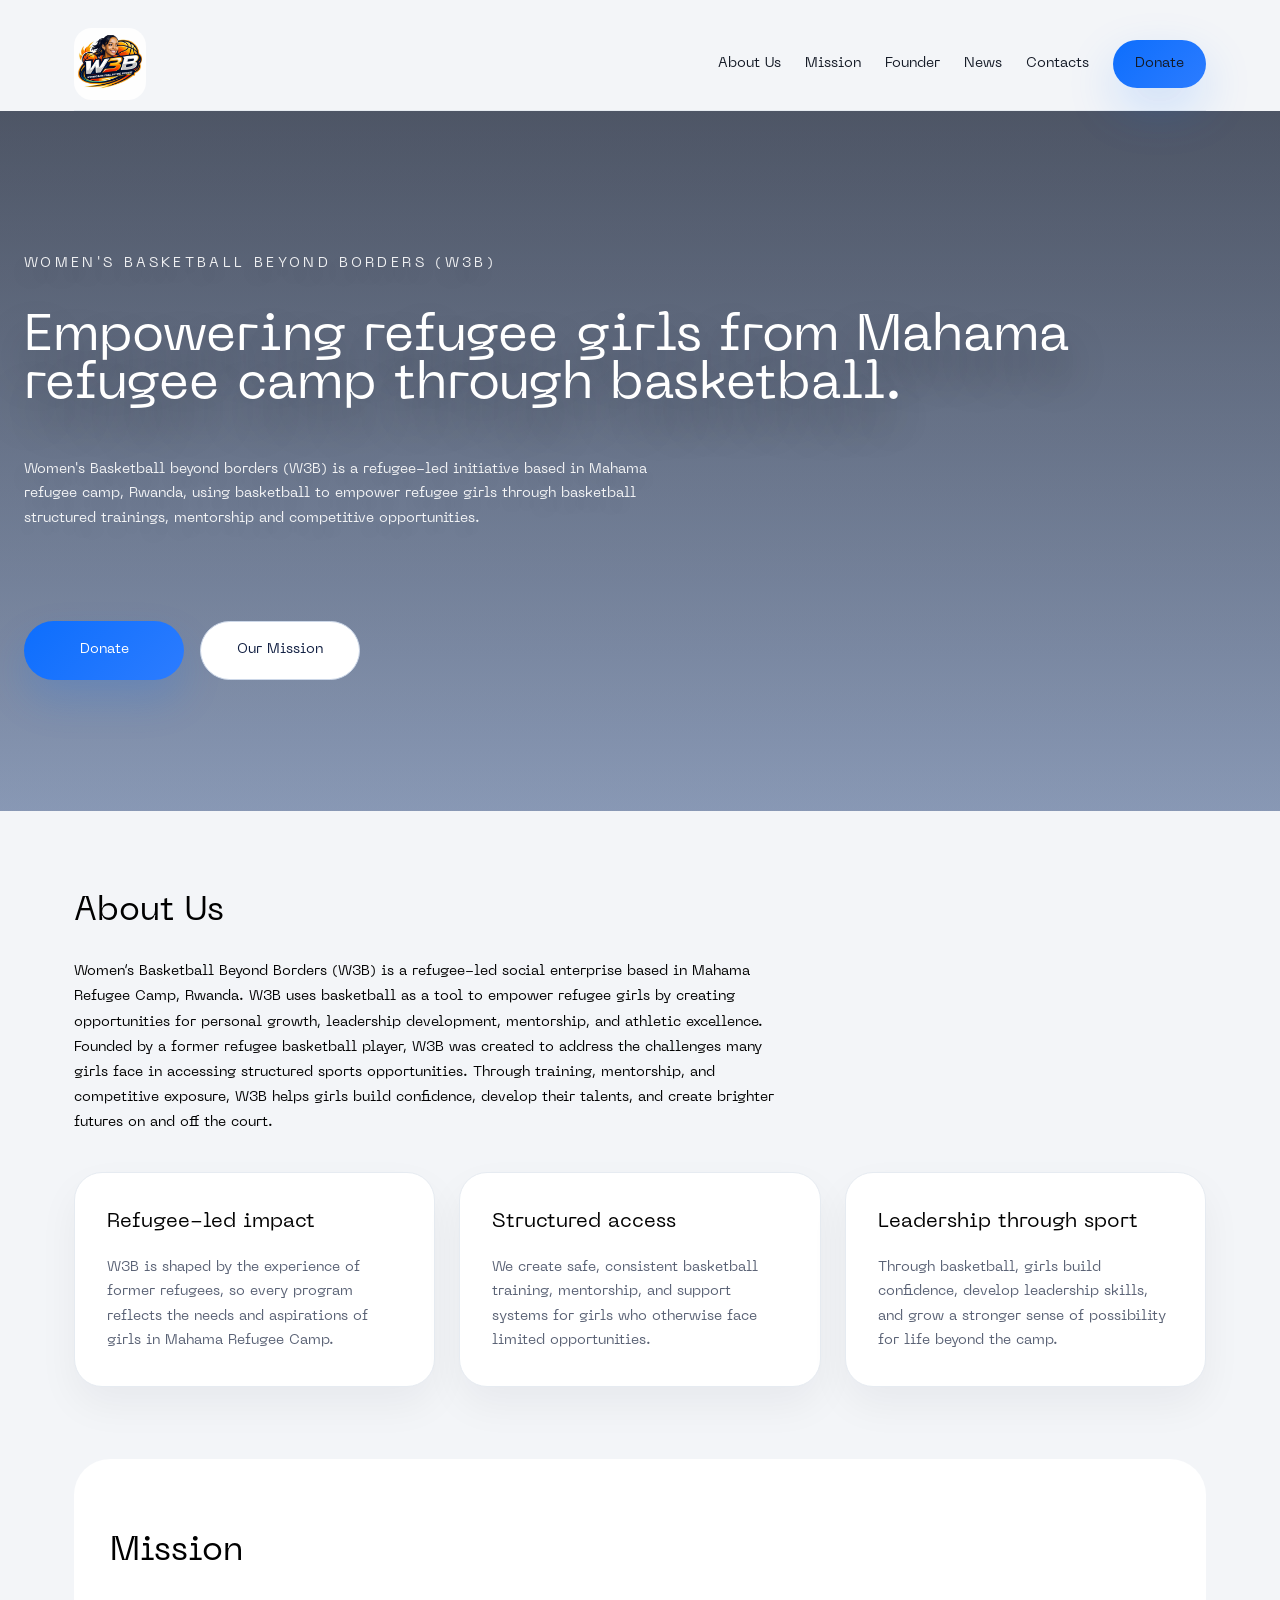
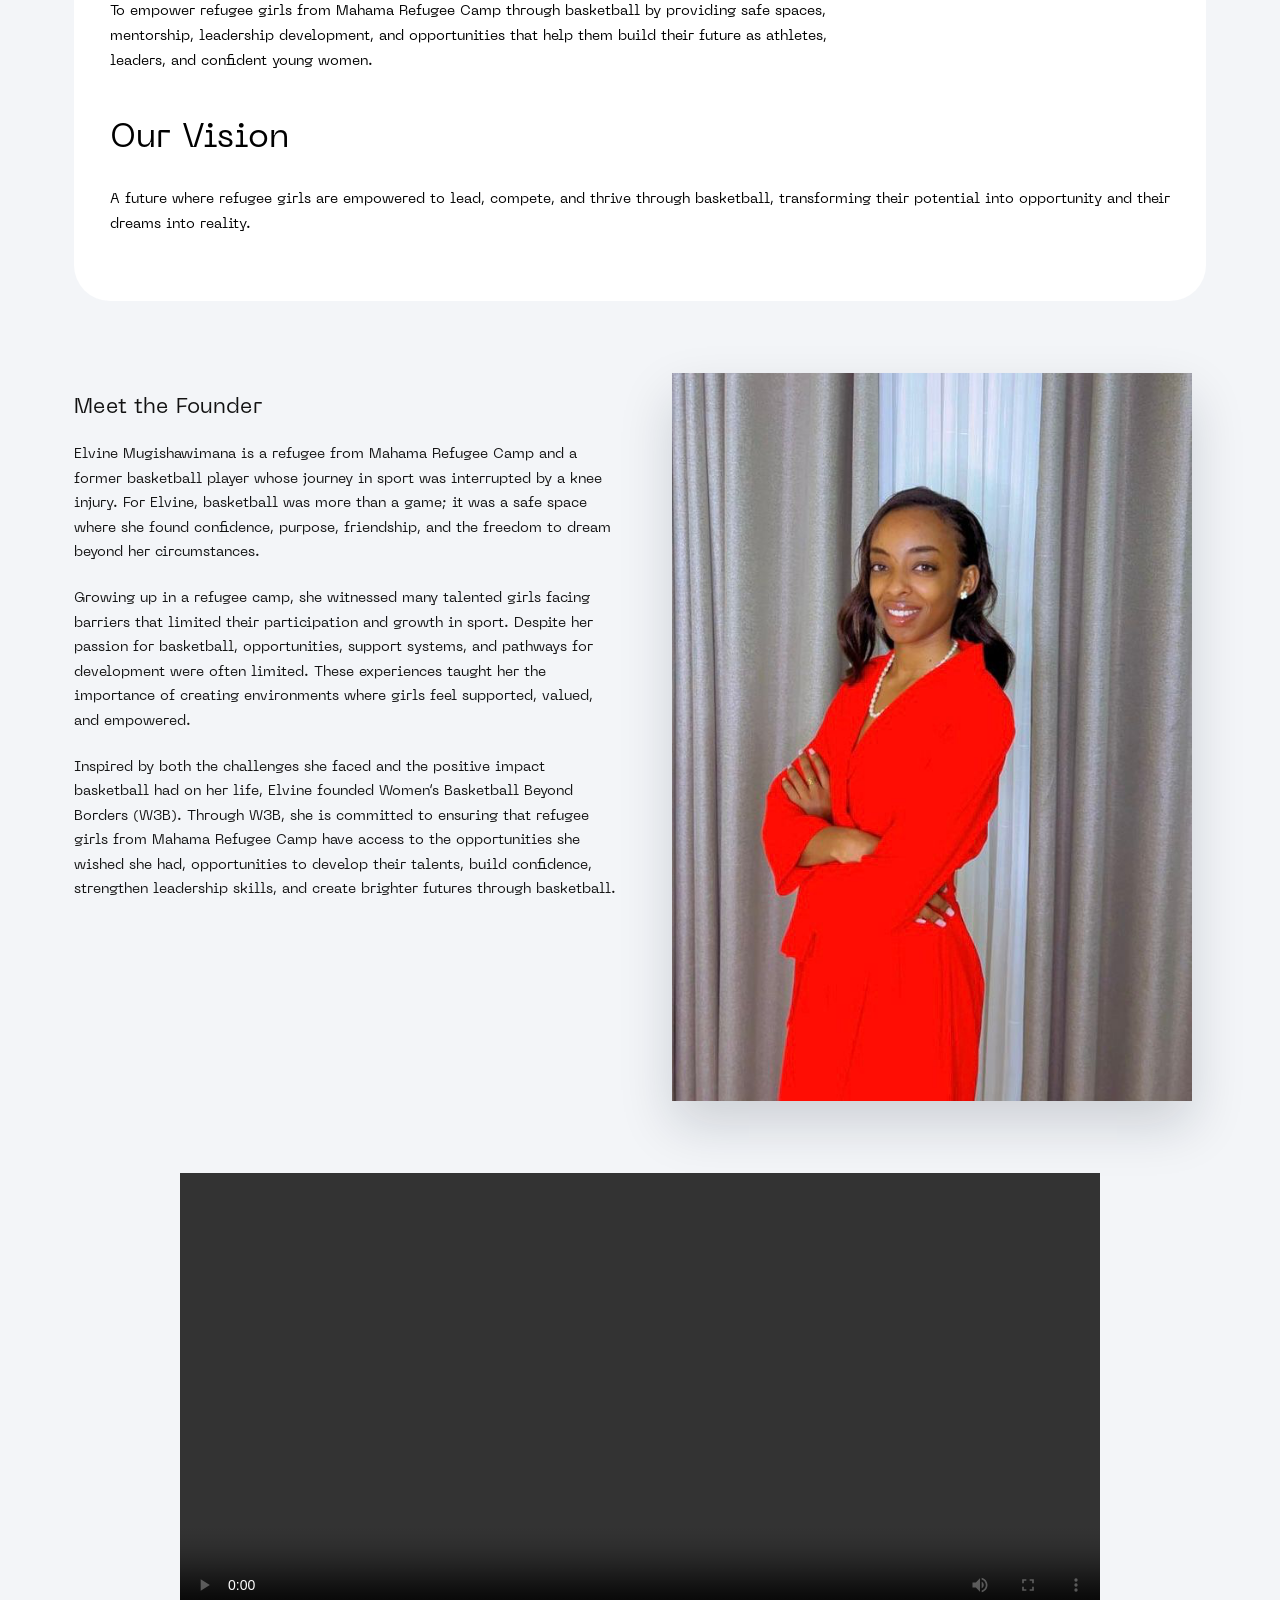
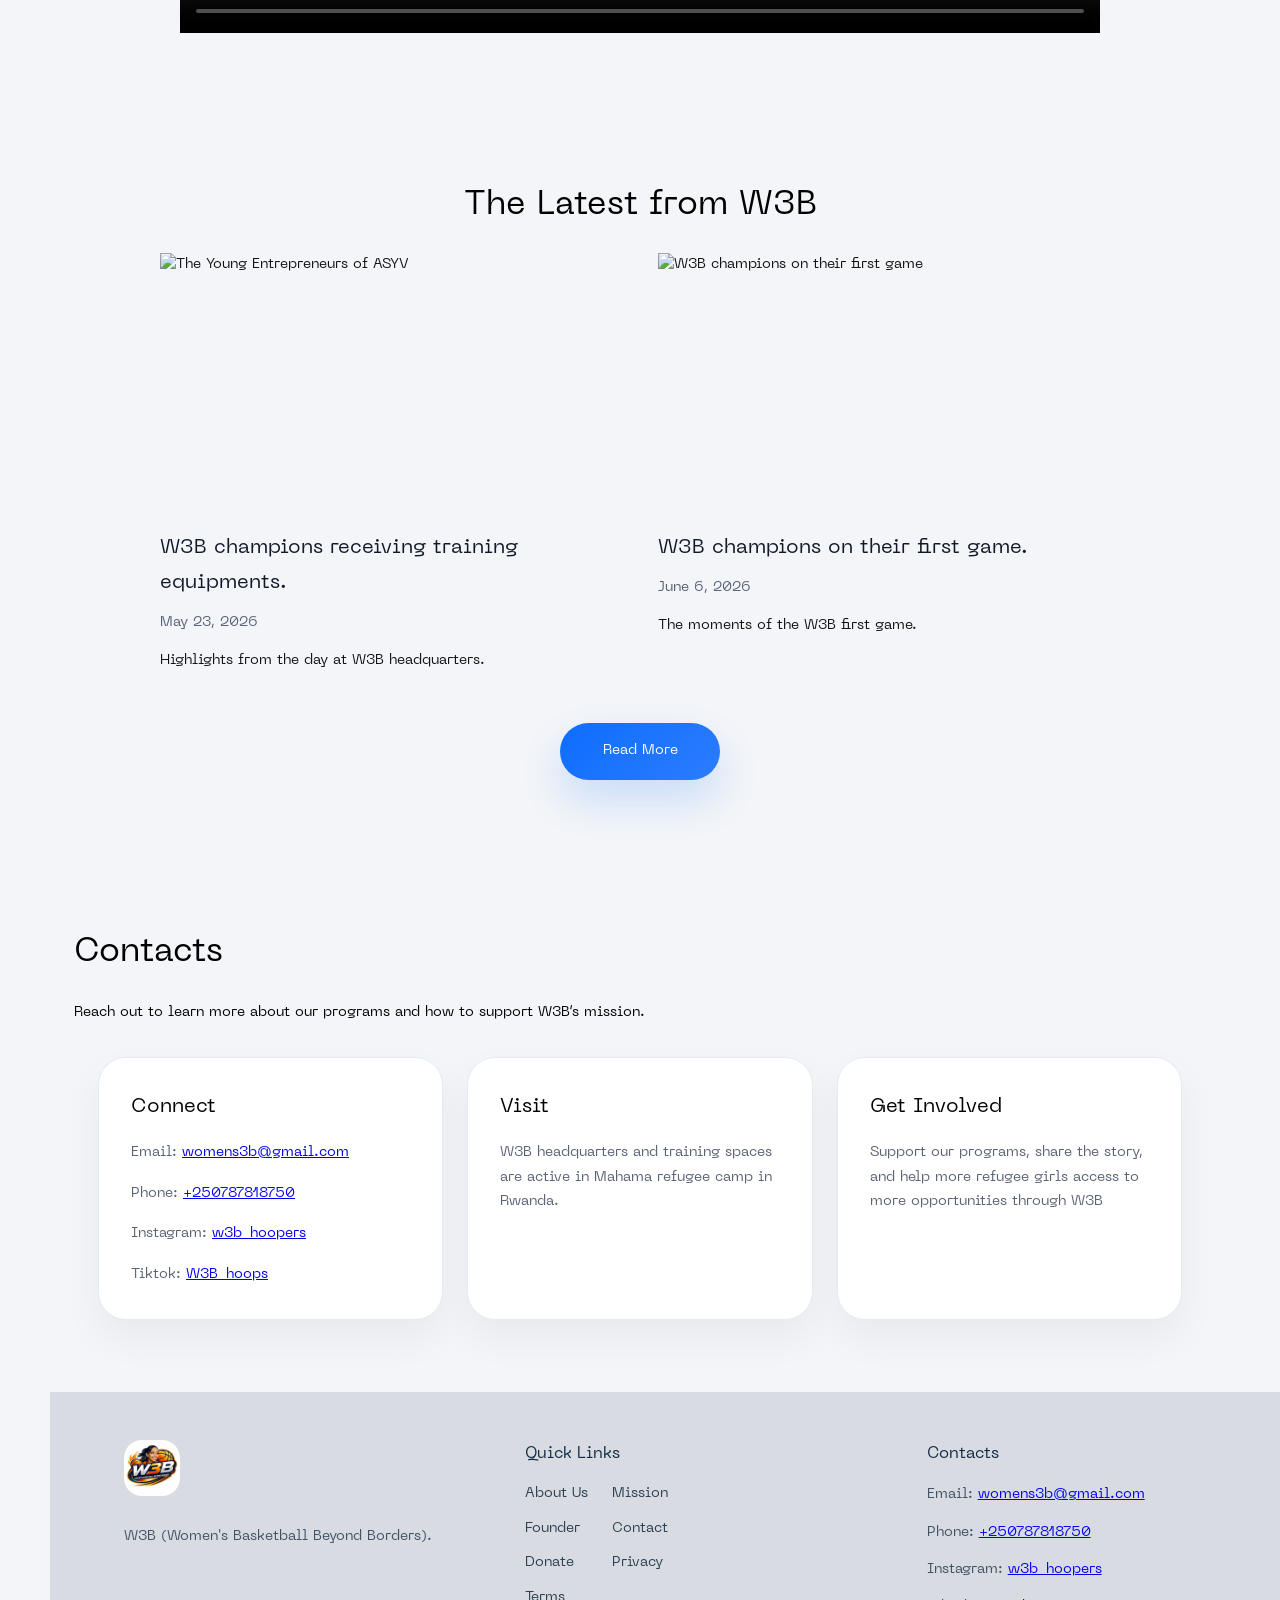
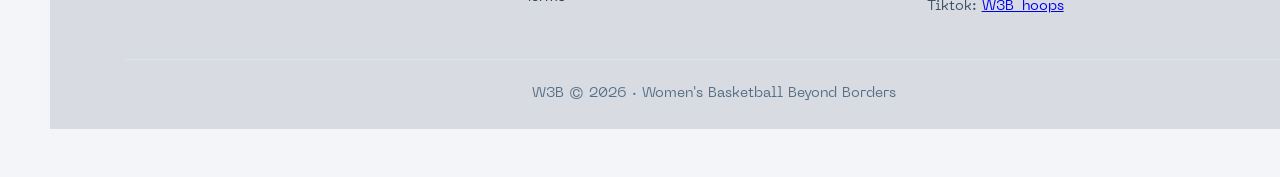
==== index.html @ c03023e9 "Final touch" ====
<!DOCTYPE html>
<html lang="en">
  <head>
    <meta charset="UTF-8" />
    <meta name="viewport" content="width=device-width, initial-scale=1.0" />
    <title>W3B | Women's Basketball Beyond Borders(W3B)</title>
    <link rel="stylesheet" href="styles.css" />
  </head>
  <body>
    <div class="page-shell">
      <header class="site-header">
        <div class="brand">
          <img src="logo.png" alt="W3B logo" class="brand-logo" />
        </div>
        <nav class="site-nav">
          <a href="#history">About Us</a>
          <a href="#mission">Mission</a>
          <a href="#founder">Founder</a>
          <a href="news.html">News</a>
          <a href="#contact">Contacts</a>
          <a class="donate-link" href="donate.html">Donate</a>
        </nav>
      </header>

      <main>
        <section class="hero">
          <div class="hero-copy">
            <p class="eyebrow">Women's Basketball Beyond Borders (W3B)</p>
            <h1>Empowering refugee girls from Mahama refugee camp through basketball.</h1>
            <p>
              Women's Basketball beyond borders (W3B) is a refugee-led initiative based in Mahama refugee camp, Rwanda, using basketball to empower refugee girls through basketball structured trainings, mentorship and competitive opportunities.
            </p>
            <div class="hero-actions">
              <a class="btn btn-primary" href="donate.html">Donate</a>
              <a class="btn btn-secondary" href="#mission">Our Mission</a>
            </div>
          </div>
        </section>

        <section id="history" class="section">
          <div class="section-intro">
            <h2>About Us</h2>
            <p>
              Women’s Basketball Beyond Borders (W3B) is a refugee-led social enterprise based in Mahama Refugee Camp, Rwanda.
              W3B uses basketball as a tool to empower refugee girls by creating opportunities for personal growth, leadership development, mentorship, and athletic excellence.
            </p>
            <p>
              Founded by a former refugee basketball player, W3B was created to address the challenges many girls face in accessing structured sports opportunities.
              Through training, mentorship, and competitive exposure, W3B helps girls build confidence, develop their talents, and create brighter futures on and off the court.
            </p>
          </div>
          <div class="card-grid">
            <article class="card">
              <h3>Refugee-led impact</h3>
              <p>
                W3B is shaped by the experience of former refugees, so every program reflects the needs and aspirations of girls in Mahama Refugee Camp.
              </p>
            </article>
            <article class="card">
              <h3>Structured access</h3>
              <p>
                We create safe, consistent basketball training, mentorship, and support systems for girls who otherwise face limited opportunities.
              </p>
            </article>
            <article class="card">
              <h3>Leadership through sport</h3>
              <p>
                Through basketball, girls build confidence, develop leadership skills, and grow a stronger sense of possibility for life beyond the camp.
              </p>
            </article>
          </div>
        </section>

        <section id="mission" class="section light">
          <div class="section-intro">
            <h2>Mission</h2>
            <p>
              To empower refugee girls from Mahama Refugee Camp through basketball by providing safe spaces, mentorship, leadership development, and opportunities that help them build their future as athletes, leaders, and confident young women.
            </p>
          </div>
          <div class="vision-block">
            <h3>Our Vision</h3>
            <p>
              A future where refugee girls are empowered to lead, compete, and thrive through basketball,
              transforming their potential into opportunity and their dreams into reality.
            </p>
          </div>
        </section>

        <section id="founder" class="section story">
          <div>
            <h2>Meet the Founder</h2>
            <p>
              Elvine Mugishawimana is a refugee from Mahama Refugee Camp and a former basketball player whose journey in sport was interrupted by a knee injury.
              For Elvine, basketball was more than a game; it was a safe space where she found confidence, purpose, friendship, and the freedom to dream beyond her circumstances.
            </p>
            <p>
              Growing up in a refugee camp, she witnessed many talented girls facing barriers that limited their participation and growth in sport.
              Despite her passion for basketball, opportunities, support systems, and pathways for development were often limited.
              These experiences taught her the importance of creating environments where girls feel supported, valued, and empowered.
            </p>
            <p>
              Inspired by both the challenges she faced and the positive impact basketball had on her life, Elvine founded Women’s Basketball Beyond Borders (W3B).
              Through W3B, she is committed to ensuring that refugee girls from Mahama Refugee Camp have access to the opportunities she wished she had, opportunities to develop their talents, build confidence, strengthen leadership skills, and create brighter futures through basketball.
            </p>
          </div>
          <div class="founder-image-wrapper">
            <img src="founder-photo.png" alt="Elvine Mugishawimana" class="founder-image" />
          </div>
        </section>

        <section class="section founder-video-section" aria-label="Founder video">
          <video controls preload="metadata">
            <source src="Founder-video.mp4" type="video/mp4" />
            Your browser does not support the video tag.
          </video>
        </section>

        <section class="section news-overview">
          <div class="section-intro">
            <h2>The Latest from W3B</h2>
          </div>

          <div class="card-grid news-grid">
            <article class="news-summary">
              <img src="donate-photo.png" alt="The Young Entrepreneurs of ASYV" class="news-image" />
              <a class="news-link" href="news/post1.html"><h3>W3B champions receiving training equipments.</h3></a>
              <p class="news-meta">May 23, 2026</p>
              <p>Highlights from the day at W3B headquarters.</p>
            </article>

            <article class="news-summary">
              <img src="news-team-photo.png" alt="W3B champions on their first game" class="news-image" />
              <a class="news-link" href="news/post2.html"><h3>W3B champions on their first game.</h3></a>
              <p class="news-meta">June 6, 2026</p>
              <p>The moments of the W3B first game.</p>
            </article>
          </div>

          <div style="text-align:center;margin-top:28px;">
            <a class="btn btn-primary" href="news.html">Read More</a>
          </div>
        </section>

        <section id="contact" class="section">
          <div class="section-intro">
            <h2>Contacts</h2>
            <p>
              Reach out to learn more about our programs and how to support W3B’s mission.
            </p>
          </div>
          <div class="footer-grid">
            <article class="card">
              <h3>Connect</h3>
              <p>Email: <a href="mailto:womens3b@gmail.com">womens3b@gmail.com</a></p>
              <p>Phone: <a href="tel:+250787818750">+250787818750</a></p>
              <p>Instagram: <a href="https://www.instagram.com/w3b_hoopers/" target="_blank" rel="noopener noreferrer">w3b_hoopers</a></p>
              <p>Tiktok: <a href="https://www.tiktok.com/@w3b_hoops?_r=1&_t=ZS-972pzNYmlSH" target="_blank" rel="noopener noreferrer">W3B_hoops</a></p>
            </article>
            <article class="card">
              <h3>Visit</h3>
              <p>W3B headquarters and training spaces are active in Mahama refugee camp in Rwanda.</p>
            </article>
            <article class="card">
              <h3>Get Involved</h3>
              <p>Support our programs, share the story, and help more refugee girls access to more opportunities through W3B</p>
            </article>
          </div>
        </section>
      </main>

      <footer class="footer">
        <div class="footer-inner">
          <div class="footer-col">
            <img src="logo.png" alt="W3B logo" class="footer-logo" />
            <p>
              W3B (Women's Basketball Beyond Borders).
            </p>
          </div>
          <div class="footer-col">
            <h3>Quick Links</h3>
            <nav class="footer-links">
              <a href="#history">About Us</a>
              <a href="#mission">Mission</a>
              <a href="#founder">Founder</a>
              <a href="#contact">Contact</a>
              <a href="donate.html">Donate</a>
              <a href="privacy.html">Privacy</a>
              <a href="terms.html">Terms</a>
            </nav>
          </div>
          <div class="footer-col">
            <h3>Contacts</h3>
            <p>Email: <a href="mailto:womens3b@gmail.com">womens3b@gmail.com</a></p>
            <p>Phone: <a href="tel:+250787818750">+250787818750</a></p>
            <p>Instagram: <a href="https://www.instagram.com/w3b_hoopers/" target="_blank" rel="noopener noreferrer">w3b_hoopers</a></p>
            <p>Tiktok: <a href="https://www.tiktok.com/@w3b_hoops?_r=1&_t=ZS-972pzNYmlSH" target="_blank" rel="noopener noreferrer">W3B_hoops</a></p>
          </div>
        </div>
        <p class="footer-note">W3B © 2026 · Women's Basketball Beyond Borders</p>
      </footer>
    </div>
  </body>
</html>
---- styles.css ----
@font-face {
  font-family: "Neue Machina";
  src: url("fonts/Neue Machina Regular 400.otf") format("opentype");
  font-weight: 400 800;
  font-style: normal;
  font-display: swap;
}

:root {
  color-scheme: light;
  font-family: "Neue Machina", Inter, "Helvetica Neue", Arial, sans-serif;
  background-color: #f3f5f8;
  color: #121212;
  line-height: 1.75;
}

* {
  box-sizing: border-box;
}

html,
body {
  margin: 0;
  min-height: 100%;
}

body {
  background: #f3f5f8;
  font-size: 0.875rem;
}

h1,
h2,
h3,
h4,
h5,
h6 {
  margin-bottom: 1rem;
}

p {
  margin-bottom: 1.35rem;
}

p,
.site-nav a,
.donate-link,
.btn,
.eyebrow,
.section-intro p,
.vision-block p,
.card p,
.story-card p,
.news-overview .news-meta,
.news-page-header p,
.news-filters a,
.news-status,
.news-empty,
.news-card-category,
.news-card-excerpt,
.news-card time,
.footer,
.footer a,
label,
input,
select,
textarea,
button {
  font-size: 0.875rem;
}

.page-shell {
  max-width: 1180px;
  margin: 0 auto;
  padding: 0 24px 48px;
}

.site-header {
  display: flex;
  justify-content: space-between;
  align-items: center;
  gap: 24px;
  padding: 28px 0 10px;
  position: sticky;
  top: 0;
  background: rgba(243, 245, 248, 0.96);
  backdrop-filter: blur(16px);
  z-index: 20;
  border-bottom: 1px solid #e6ebf1;
}

.brand {
  display: flex;
  align-items: center;
}

.brand-logo {
  width: 72px;
  height: auto;
  border-radius: 18px;
}

.site-nav {
  display: flex;
  gap: 24px;
  flex-wrap: wrap;
  align-items: center;
}

.site-nav a {
  color: #141a26;
  text-decoration: none;
  font-weight: 600;
  font-size: 0.94rem;
}

.site-nav a:hover {
  color: #1158d1;
}

.donate-link {
  display: inline-flex;
  align-items: center;
  justify-content: center;
  padding: 12px 22px;
  border-radius: 999px;
  background: linear-gradient(135deg, #0d6efd 0%, #2c7cff 100%);
  color: #ffffff;
  font-weight: 700;
  box-shadow: 0 20px 50px rgba(13, 110, 253, 0.18);
}

.hero {
  position: relative;
  display: flex;
  align-items: center;
  padding: 90px 0 80px;
  min-height: 700px;
  width: 100vw;
  max-width: 100vw;
  left: 50%;
  transform: translateX(-50%);
  background-image: linear-gradient(180deg, rgba(2, 14, 40, 0.52), rgba(13, 68, 176, 0.24)), url("hero.png");
  background-size: cover;
  background-position: center;
  color: #ffffff;
  overflow: hidden;
}

.hero::before {
  content: "";
  position: absolute;
  inset: 0;
  background: linear-gradient(180deg, rgba(1, 10, 29, 0.34), rgba(2, 21, 51, 0.28));
  pointer-events: none;
}

.hero-copy {
  max-width: none;
  width: 100%;
  padding: 0 24px;
  z-index: 1;
}

.eyebrow {
  margin: 0 0 12px;
  color: rgba(255, 255, 255, 0.85);
  letter-spacing: 0.24em;
  text-transform: uppercase;
  font-size: 0.82rem;
  font-weight: 700;
}

.hero h1 {
  margin: 0 0 48px;
  font-size: clamp(3rem, 4vw, 4.8rem);
  line-height: 0.95;
  color: #ffffff;
  text-shadow: 0 24px 40px rgba(0, 0, 0, 0.35);
}

/* Make hero heading more balanced on small screens */
@media (max-width: 640px) {
  .hero h1 {
    font-size: clamp(1.8rem, 6vw, 2.6rem);
    margin-bottom: 28px;
  }
  .hero p {
    font-size: 0.95rem;
  }
  .hero-actions {
    flex-direction: column;
    gap: 12px;
    margin-top: 36px;
    align-items: stretch;
  }
  .hero-actions .btn {
    width: 100%;
    min-width: unset;
    padding: 16px 20px;
    font-size: 1rem;
  }
}

.hero p {
  margin: 0 0 36px;
  max-width: 680px;
  color: rgba(255, 255, 255, 0.92);
  font-size: 0.98rem;
  text-shadow: 0 10px 24px rgba(0, 0, 0, 0.18);
}

.donate-hero {
  position: relative;
  display: block;
  padding: 80px 24px;
  min-height: auto;
  width: auto;
  max-width: 1180px;
  left: auto;
  transform: none;
  background: #ffffff;
  color: #0f172a;
  box-shadow: none;
}

.donate-hero::before {
  background: none;
}

.donate-hero .hero-copy {
  max-width: 760px;
  padding: 0;
}

.donate-hero .eyebrow {
  color: #0d6efd;
}

.donate-hero h1 {
  color: #0f172a;
  text-shadow: none;
  font-size: clamp(3rem, 4vw, 4.8rem);
}

.donate-hero p {
  color: #334155;
  text-shadow: none;
  margin-top: 20px;
}

.donate-grid {
  display: grid;
  grid-template-columns: 1.05fr 0.95fr;
  gap: 32px;
  margin-top: 32px;
  align-items: start;
}

.donate-image {
  width: 100%;
  border-radius: 0;
  box-shadow: 0 30px 70px rgba(15, 23, 42, 0.12);
}

.donate-highlight {
  margin-top: 24px;
  padding: 24px;
  background: #f8fbff;
  border: 1px solid #d9e4ef;
  border-radius: 24px;
}

.donate-highlight h2 {
  margin: 0 0 14px;
  font-size: 1.25rem;
}

@media (max-width: 1040px) {
  .donate-grid {
    grid-template-columns: 1fr;
  }
}

.hero-actions {
  display: flex;
  gap: 16px;
  margin-top: 90px;
  flex-wrap: wrap;
}

.btn {
  display: inline-flex;
  align-items: center;
  justify-content: center;
  min-width: 160px;
  padding: 16px 26px;
  border-radius: 999px;
  text-decoration: none;
  font-weight: 700;
  transition: all 0.24s ease;
}

.btn:hover {
  transform: translateY(-2px);
}

.btn-primary {
  background: linear-gradient(135deg, #0d6efd 0%, #2c7cff 100%);
  color: #ffffff;
  box-shadow: 0 20px 40px rgba(13, 110, 253, 0.18);
}

.btn-secondary {
  background: #ffffff;
  color: #0f1d40;
  border: 1px solid #ccd7e8;
}


.stats {
  padding: 64px 0;
}

.stats h2 {
  margin: 0 0 28px;
  font-size: clamp(2.4rem, 3vw, 3.4rem);
  line-height: 1.05;
}

.metrics {
  display: grid;
  grid-template-columns: repeat(4, minmax(200px, 1fr));
  gap: 20px;
}

.metric-card {
  background: #ffffff;
  border: 1px solid #e6ebf1;
  border-radius: 26px;
  padding: 32px;
  box-shadow: 0 18px 40px rgba(15, 23, 42, 0.05);
}

.metric-card strong {
  display: block;
  font-size: 2.6rem;
  color: #111827;
  margin-bottom: 12px;
}

.metric-card span {
  color: #556074;
  font-size: 0.98rem;
  line-height: 1.7;
}

.section {
  padding: 72px 0;
}

.section.light {
  background: #ffffff;
  border-radius: 36px;
  padding: 64px 36px;
}

.section-intro {
  max-width: 720px;
}

.news-overview .section-intro {
  text-align: center;
  margin-left: auto;
  margin-right: auto;
}

.news-overview .card-grid {
  display: grid;
  grid-template-columns: repeat(auto-fit, minmax(320px, 1fr));
  gap: 36px;
  justify-content: center;
  max-width: 960px;
  margin: 0 auto;
}

.news-overview .news-summary {
  background: transparent;
  border: none;
  padding: 0;
  box-shadow: none;
}

.news-overview .news-image {
  width: 100%;
  height: 260px;
  object-fit: cover;
  border-radius: 0;
  display: block;
  margin-bottom: 18px;
}

.news-overview .news-link {
  text-decoration: none;
  color: #111827;
}

.news-overview .news-link:hover {
  color: #0d6efd;
}

.news-overview .news-link h3 {
  margin: 0 0 10px;
  font-size: 1.25rem;
}

.news-overview .news-meta {
  margin: 0 0 12px;
  color: #556074;
  font-size: 0.95rem;
}

@media (max-width: 900px) {
  .news-overview .card-grid {
    grid-template-columns: 1fr;
  }
}

.news-page {
  width: 100vw;
  max-width: 100vw;
  margin-left: 50%;
  padding: 72px 24px 92px;
  transform: translateX(-50%);
  background: #eef2ec;
  font-family: "Neue Machina", Inter, "Helvetica Neue", Arial, sans-serif;
}

.news-container {
  max-width: 1180px;
  margin: 0 auto;
}

.news-page-header {
  max-width: 760px;
  margin: 0 auto 34px;
  text-align: center;
}

.news-page-header h1 {
  margin: 0 0 18px;
  color: #111827;
  font-size: clamp(3rem, 6vw, 5.25rem);
  line-height: 0.98;
  letter-spacing: 0;
}

.news-page-header p {
  margin: 0;
  color: #596174;
  font-size: 1.1rem;
  line-height: 1.75;
}

.news-filters {
  display: flex;
  justify-content: center;
  gap: 12px;
  flex-wrap: wrap;
  margin-bottom: 56px;
}

.news-filters a {
  display: inline-flex;
  align-items: center;
  min-height: 42px;
  padding: 10px 18px;
  border: 1px solid #cfd9cf;
  border-radius: 999px;
  color: #344233;
  background: rgba(255, 255, 255, 0.62);
  font-size: 0.92rem;
  font-weight: 700;
  text-decoration: none;
  transition: background 300ms ease, border-color 300ms ease, color 300ms ease;
}

.news-filters a:hover,
.news-filters a:focus-visible,
.news-filters .active {
  border-color: #477b4a;
  background: #477b4a;
  color: #ffffff;
}

.news-status,
.news-empty {
  margin: 0 auto 32px;
  max-width: 620px;
  color: #596174;
  text-align: center;
}

.news-masonry {
  display: grid;
  grid-template-columns: repeat(2, minmax(0, 1fr));
  gap: 40px;
  align-items: start;
}

.news-card {
  break-inside: avoid;
}

.news-card-link {
  display: flex;
  min-height: 100%;
  flex-direction: column;
  color: inherit;
  text-decoration: none;
  transition: transform 300ms ease;
}

.news-card-link:hover,
.news-card-link:focus-visible {
  transform: translateY(-8px);
}

.news-card-image {
  display: block;
  width: 100%;
  aspect-ratio: 1.55;
  margin-bottom: 22px;
  overflow: hidden;
  background: #dde7dd;
}

.news-card-tall .news-card-image {
  aspect-ratio: 1.32;
}

.news-card-image img {
  display: block;
  width: 100%;
  height: 100%;
  border-radius: 0;
  object-fit: cover;
  transition: transform 300ms ease;
}

.news-card-link:hover img,
.news-card-link:focus-visible img {
  transform: scale(1.045);
}

.news-card-body {
  display: flex;
  flex-direction: column;
  gap: 13px;
}

.news-card-category {
  color: #477b4a;
  font-size: 0.78rem;
  font-weight: 800;
  letter-spacing: 0.08em;
  text-transform: uppercase;
}

.news-card h2 {
  margin: 0;
  color: #141a26;
  font-size: clamp(1.55rem, 2.2vw, 2.05rem);
  font-weight: 800;
  line-height: 1.16;
  transition: color 300ms ease;
}

.news-card-link:hover h2,
.news-card-link:focus-visible h2 {
  color: #477b4a;
}

.news-card-excerpt {
  display: block;
  color: #596174;
  font-size: 1.05rem;
  line-height: 1.72;
}

.news-card time {
  display: block;
  margin-top: auto;
  color: #8a9388;
  font-size: 0.92rem;
  line-height: 1.4;
}

.story-detail {
  max-width: 1040px;
  margin: 0 auto;
}

.back-link {
  display: inline-flex;
  margin-bottom: 30px;
  color: #477b4a;
  font-weight: 800;
  text-decoration: none;
}

.back-link:hover,
.back-link:focus-visible {
  color: #0d6efd;
}

.story-detail-header {
  max-width: 820px;
  margin-bottom: 34px;
}

.story-detail-date {
  margin: 0 0 12px;
  color: #8a9388;
  font-weight: 700;
}

.story-detail-header h1 {
  margin: 0 0 20px;
  color: #111827;
  font-size: clamp(2.7rem, 5vw, 4.8rem);
  line-height: 1;
  letter-spacing: 0;
}

.story-detail-header p {
  margin: 0;
  max-width: 740px;
  color: #596174;
  line-height: 1.75;
}

.story-article {
  max-width: 820px;
  margin: 0 auto;
}

.story-article p {
  margin: 0 0 22px;
  color: #2f3a4a;
  line-height: 1.85;
}

.story-hero-image,
.story-gallery figure {
  margin: 0;
  overflow: hidden;
  background: #dde7dd;
}

.story-hero-image {
  max-width: 760px;
  aspect-ratio: 1.7;
  margin: 0 auto 54px;
}

.story-hero-image img,
.story-gallery img {
  display: block;
  width: 100%;
  height: 100%;
  object-fit: cover;
}

.story-gallery-intro {
  display: flex;
  justify-content: space-between;
  gap: 32px;
  align-items: end;
  margin-bottom: 24px;
}

.story-gallery-section {
  margin-top: 54px;
}

.story-gallery-intro h2 {
  margin: 0;
  color: #111827;
  font-size: clamp(2rem, 3vw, 3rem);
  line-height: 1;
}

.story-gallery-intro p {
  margin: 0;
  max-width: 520px;
  color: #596174;
  line-height: 1.7;
}

.story-video {
  max-width: 920px;
  margin: 0 auto;
  background: #000000;
}

.story-video video {
  display: block;
  width: 100%;
  max-height: 720px;
  background: #000000;
}

.story-gallery {
  display: grid;
  grid-template-columns: repeat(3, minmax(0, 1fr));
  gap: 18px;
}

.story-gallery figure {
  aspect-ratio: 1;
}

@media (max-width: 767px) {
  .news-masonry {
    grid-template-columns: 1fr;
  }

  .news-page {
    padding: 52px 20px 72px;
  }

  .news-page-header {
    margin-bottom: 28px;
    text-align: left;
  }

  .news-page-header h1 {
    font-size: clamp(2.5rem, 12vw, 3.6rem);
  }

  .news-filters {
    justify-content: flex-start;
    margin-bottom: 42px;
  }

  .story-detail-header h1 {
    font-size: clamp(2.35rem, 11vw, 3.4rem);
  }

  .story-hero-image {
    aspect-ratio: 1.2;
  }

  .story-gallery-intro {
    display: block;
  }

  .story-gallery-intro h2 {
    margin-bottom: 14px;
  }

  .story-gallery {
    grid-template-columns: repeat(2, minmax(0, 1fr));
  }
}

@media (max-width: 520px) {
  .story-gallery {
    grid-template-columns: 1fr;
  }
}

.section-intro h2 {
  margin: 0 0 18px;
  font-size: clamp(2rem, 2.6vw, 3rem);
  color: #000;
}

.section-intro p,
.vision-block h3,
.vision-block p,
.card h3,
.card p,
.story-card h3,
.story-card p {
  color: #000;
}

.section-intro p {
  margin: 0;
  font-size: 1rem;
  line-height: 1.8;
}

.vision-block {
  margin-top: 36px;
}

.vision-block h3 {
  margin: 0 0 18px;
  font-size: clamp(2rem, 2.6vw, 3rem);
}

.vision-block p {
  margin: 0;
  font-size: 1rem;
  line-height: 1.8;
}

.card-grid {
  display: grid;
  grid-template-columns: repeat(3, minmax(240px, 1fr));
  gap: 24px;
  margin-top: 36px;
}

.card,
.story-card {
  background: #ffffff;
  border: 1px solid #e6ebf1;
  border-radius: 28px;
  padding: 32px;
  box-shadow: 0 18px 40px rgba(15, 23, 42, 0.05);
}

.news-overview .card {
  min-height: 520px;
  display: flex;
  flex-direction: column;
  justify-content: space-between;
}

.news-overview .card-image {
  width: 100%;
  height: 220px;
  object-fit: cover;
  border-radius: 18px;
  display: block;
  margin-bottom: 20px;
}

.card h3,
.story-card h3 {
  margin-top: 0;
  font-size: 1.25rem;
}

.card p,
.story-card p {
  margin: 16px 0 0;
  color: #596174;
  line-height: 1.75;
}

.section.story {
  display: grid;
  grid-template-columns: 1fr 1fr;
  gap: 36px;
  align-items: start;
  font-family: "Neue Machina", Inter, "Helvetica Neue", Arial, sans-serif;
}

.section.story p {
  font-size: 0.875rem;
}

.story-grid {
  display: grid;
  grid-template-columns: 1fr;
  gap: 24px;
}

.founder-image-wrapper {
  display: flex;
  align-items: center;
  justify-content: center;
}

.founder-image {
  width: 100%;
  max-width: 520px;
  border-radius: 0;
  box-shadow: 0 24px 50px rgba(15, 23, 42, 0.16);
  object-fit: cover;
}

.founder-video-section {
  padding-top: 0;
}

.founder-video-section video {
  display: block;
  width: 100%;
  max-width: 920px;
  max-height: 720px;
  margin: 0 auto;
  background: #000000;
}

.cta {
  background: #ffffff;
  border: 1px solid #e6ebf1;
  border-radius: 38px;
  padding: 56px 40px;
  display: grid;
  place-items: center;
  text-align: center;
  box-shadow: 0 20px 48px rgba(15, 23, 42, 0.06);
}

.cta h2 {
  margin: 0 0 18px;
  font-size: clamp(2.2rem, 3vw, 3rem);
}

.cta p {
  margin: 0 0 28px;
  color: #575f70;
  max-width: 680px;
  line-height: 1.8;
}

.footer-grid {
  display: grid;
  grid-template-columns: repeat(3, minmax(220px, 1fr));
  gap: 24px;
  margin-top: 32px;
  max-width: 1180px;
  margin-left: auto;
  margin-right: auto;
  padding-left: 24px;
  padding-right: 24px;
}

.footer {
  background: #d8dce2;
  width: calc(100vw + 48px);
  margin: 0 -24px;
  padding: 48px 24px 22px;
  color: #2c3e50;
}

.footer-inner {
  max-width: 1180px;
  margin: 0 auto;
  display: grid;
  grid-template-columns: repeat(3, minmax(220px, 1fr));
  gap: 24px;
  padding-bottom: 28px;
  border-bottom: 1px solid #d9e4ef;
}

.footer-logo {
  width: 56px;
  height: auto;
  border-radius: 18px;
  margin-bottom: 18px;
}

.footer-col h3 {
  margin-top: 0;
  margin-bottom: 14px;
  font-size: 1rem;
  color: #102a43;
}

.footer-col p {
  margin: 0 0 12px;
  color: #415165;
  line-height: 1.8;
  font-size: 0.96rem;
}

.footer-links {
  display: grid;
  grid-template-columns: repeat(2, minmax(0, max-content));
  gap: 10px 24px;
}

.footer-links a {
  color: #2c3e50;
  text-decoration: none;
  font-weight: 600;
}

@media (max-width: 720px) {
  .footer-links {
    grid-template-columns: 1fr;
  }
}

.footer-links a:hover {
  color: #0d6efd;
}

.footer-note {
  margin: 22px auto 0;
  text-align: center;
  font-size: 0.94rem;
  color: #556d86;
  max-width: 1180px;
}

.donate-panel {
  background: rgba(255, 255, 255, 0.95);
  border: 1px solid #d9e4ef;
  border-radius: 32px;
  padding: 32px;
  box-shadow: 0 28px 70px rgba(15, 23, 42, 0.08);
  margin-top: 32px;
}

.donate-panel h2 {
  margin-top: 0;
  margin-bottom: 18px;
  font-size: 1.5rem;
}

.pill-toggle {
  display: inline-flex;
  gap: 12px;
  margin-bottom: 24px;
  flex-wrap: wrap;
}

.pill {
  border: 1px solid #c1c9d7;
  border-radius: 999px;
  background: #ffffff;
  color: #324055;
  padding: 12px 22px;
  cursor: pointer;
  transition: all 0.2s ease;
}

.pill.selected,
.pill:hover {
  border-color: #0d6efd;
  color: #0d6efd;
  background: #eef4ff;
}

.amount-grid {
  display: grid;
  grid-template-columns: repeat(3, minmax(120px, 1fr));
  gap: 14px;
  margin-bottom: 24px;
}

.amount-button {
  border: 1px solid #c1c9d7;
  border-radius: 18px;
  background: #ffffff;
  color: #1d2939;
  padding: 18px 0;
  font-weight: 700;
  cursor: pointer;
  transition: all 0.2s ease;
}

.amount-button:hover,
.amount-button.selected {
  border-color: #0d6efd;
  background: #eef4ff;
}

.currency-row {
  display: flex;
  align-items: center;
  gap: 14px;
  flex-wrap: wrap;
  margin-bottom: 24px;
}

.currency-row label {
  font-weight: 700;
  color: #334155;
}

.currency-select {
  border: 1px solid #c1c9d7;
  border-radius: 16px;
  padding: 14px 18px;
  background: #ffffff;
  color: #102a43;
  min-width: 140px;
  cursor: pointer;
}

.donation-summary {
  background: #f7fbff;
  border: 1px solid #d9e4ef;
  border-radius: 22px;
  padding: 20px 22px;
  margin-bottom: 24px;
}

.summary-label {
  margin: 0 0 8px;
  font-weight: 700;
  color: #334155;
}

.summary-value {
  font-size: 1.5rem;
  font-weight: 700;
  color: #102a43;
  display: flex;
  align-items: baseline;
  gap: 8px;
}

.summary-convert {
  margin: 10px 0 0;
  color: #556074;
  font-size: 0.95rem;
}

.custom-amount {
  display: grid;
  gap: 10px;
  margin-bottom: 26px;
}

.custom-amount label {
  font-weight: 600;
  color: #334155;
}

.custom-amount input {
  width: 100%;
  border: 1px solid #c1c9d7;
  border-radius: 16px;
  padding: 16px 18px;
  font-size: 1rem;
  color: #102a43;
}

.donate-notice {
  padding: 18px 20px;
  background: #f8fbff;
  border-radius: 18px;
  border: 1px solid #d9e4ef;
  margin-bottom: 28px;
  color: #334155;
}

.donate-section {
  background: #ffffff;
  border-radius: 36px;
  padding: 56px 36px;
  margin-top: 48px;
}

.faq-grid {
  display: grid;
  grid-template-columns: repeat(2, minmax(260px, 1fr));
  gap: 22px;
  margin-top: 32px;
}

.faq-item {
  background: #ffffff;
  border: 1px solid #d9e4ef;
  border-radius: 0;
  padding: 28px;
}

.faq-question {
  margin: 0 0 14px;
  font-size: 1.05rem;
  color: #102a43;
}

.faq-answer {
  margin: 0;
  color: #475569;
  line-height: 1.75;
}

@media (max-width: 1040px) {
  .hero {
    grid-template-columns: 1fr;
  }

  .metrics {
    grid-template-columns: repeat(2, minmax(200px, 1fr));
  }

  .section.story {
    grid-template-columns: 1fr;
  }
}

@media (max-width: 720px) {
  .page-shell {
    padding: 0 18px 32px;
  }

  .site-header {
    flex-direction: column;
    align-items: flex-start;
  }

  .site-nav {
    width: 100%;
    justify-content: flex-start;
    gap: 16px;
  }

  .hero h1 {
    font-size: 3rem;
  }

  .hero-actions {
    flex-direction: column;
    align-items: stretch;
  }

  .hero-visual {
    justify-content: center;
  }

  .metrics,
  .card-grid,
  .footer-grid {
    grid-template-columns: 1fr;
  }
}
.checkout-shell {
  padding-top: 14px;
}

.checkout-card {
  background: #ffffff;
  border: 1px solid #e6ebf1;
  border-radius: 0;
  padding: 32px;
  max-width: 900px;
  margin: 24px auto 48px;
  box-shadow: 0 30px 80px rgba(15, 23, 42, 0.08);
}

.checkout-summary-top {
  display: flex;
  justify-content: space-between;
  align-items: center;
  gap: 20px;
  padding-bottom: 18px;
  margin-bottom: 24px;
  border-bottom: 1px solid #d9e4ef;
}

.summary-caption {
  color: #334155;
  font-weight: 700;
  text-transform: uppercase;
  font-size: 0.9rem;
}

.summary-total {
  font-size: 1.1rem;
  font-weight: 700;
  color: #102a43;
}

.step-indicator {
  display: flex;
  gap: 14px;
  margin-bottom: 28px;
  flex-wrap: wrap;
}

.step {
  flex: 1;
  min-width: 130px;
  padding: 18px 16px;
  background: #f8fbff;
  border: 1px solid #d9e4ef;
  border-radius: 0;
  color: #64748b;
  display: flex;
  align-items: center;
  gap: 12px;
}

.step.active {
  background: #ffffff;
  border-color: #0d6efd;
  color: #102a43;
  box-shadow: 0 18px 40px rgba(13, 110, 253, 0.12);
}

.step span {
  width: 34px;
  height: 34px;
  border-radius: 0;
  display: grid;
  place-items: center;
  background: #0d6efd;
  color: #ffffff;
  font-weight: 700;
}

.step p {
  margin: 0;
  font-size: 0.95rem;
}

.payment-card {
  background: #ffffff;
  border: 1px solid #d9e4ef;
  border-radius: 0;
  padding: 28px;
  box-shadow: 0 20px 50px rgba(15, 23, 42, 0.06);
}

.payment-header {
  display: flex;
  justify-content: space-between;
  gap: 18px;
  align-items: center;
  margin-bottom: 24px;
  flex-wrap: wrap;
}

.payment-header .card-icons {
  color: #64748b;
  font-weight: 700;
}

.radio-option {
  display: flex;
  gap: 14px;
  align-items: flex-start;
  border: 1px solid #d9e4ef;
  border-radius: 0;
  padding: 18px 18px;
  cursor: pointer;
  transition: border-color 0.2s ease, background 0.2s ease;
}

.radio-option.selected {
  border-color: #0d6efd;
  background: #eef4ff;
}

.radio-circle {
  width: 18px;
  height: 18px;
  border-radius: 0;
  border: 2px solid #0d6efd;
  margin-top: 6px;
  background: transparent;
  transition: background 0.2s ease, transform 0.2s ease;
}

.radio-option.selected .radio-circle {
  background: #0d6efd;
  transform: scale(0.95);
}

.radio-option strong {
  display: block;
  margin-bottom: 6px;
}

.radio-caption {
  margin: 0;
  color: #64748b;
  font-size: 0.95rem;
}

.field-grid {
  display: grid;
  gap: 18px;
  margin-bottom: 24px;
}

.field-grid label {
  font-size: 0.95rem;
  color: #334155;
  margin-bottom: 10px;
}

.input-control {
  width: 100%;
  border: 1px solid #c1c9d7;
  border-radius: 0;
  padding: 16px 18px;
  font-size: 1rem;
  color: #102a43;
  background: #ffffff;
}

.checkout-footer {
  display: flex;
  justify-content: space-between;
  align-items: center;
  gap: 20px;
  margin-top: 24px;
  padding: 24px;
  background: #f8fbff;
  border: 1px solid #d9e4ef;
  border-radius: 0;
}

.checkout-note {
  max-width: 620px;
}

.checkout-note strong {
  display: block;
  margin-bottom: 8px;
  font-weight: 700;
  color: #102a43;
}

.checkout-note p {
  margin: 0;
  color: #64748b;
  line-height: 1.7;
}

.btn-wide {
  min-width: 220px;
  padding: 18px 26px;
}

.checkout-info,
.checkout-secure {
  margin: 22px 0 0;
  color: #475569;
  text-align: center;
  font-size: 0.95rem;
}

.checkout-secure {
  font-weight: 700;
}

@media (max-width: 900px) {
  .checkout-card {
    padding: 24px;
  }

  .checkout-footer {
    flex-direction: column;
    align-items: stretch;
  }
}
.payment-header button.radio-option {
  all: unset;
  display: flex;
  width: 100%;
  text-align: left;
  justify-content: flex-start;
}

.paypal-panel {
  background: #f8fbff;
  border: 1px solid #d9e4ef;
  border-radius: 0;
  padding: 20px;
  margin-bottom: 24px;
}

.hidden {
  display: none !important;
}

.error-text {
  color: #b91c1c;
  font-size: 0.92rem;
  min-height: 1.25rem;
  display: block;
  margin-top: 6px;
}

p,
.site-nav a,
.donate-link,
.btn,
.eyebrow,
.hero p,
.hero-actions .btn,
.section-intro p,
.vision-block p,
.card p,
.story-card p,
.section.story p,
.news-overview .news-meta,
.news-page-header p,
.news-filters a,
.news-status,
.news-empty,
.news-card-category,
.news-card-excerpt,
.news-card time,
.footer,
.footer a,
.footer-col p,
.footer-note,
.summary-caption,
.summary-value,
.summary-convert,
.radio-caption,
.checkout-info,
.checkout-secure,
.error-text,
label,
input,
select,
textarea,
button {
  font-size: 0.875rem;
}
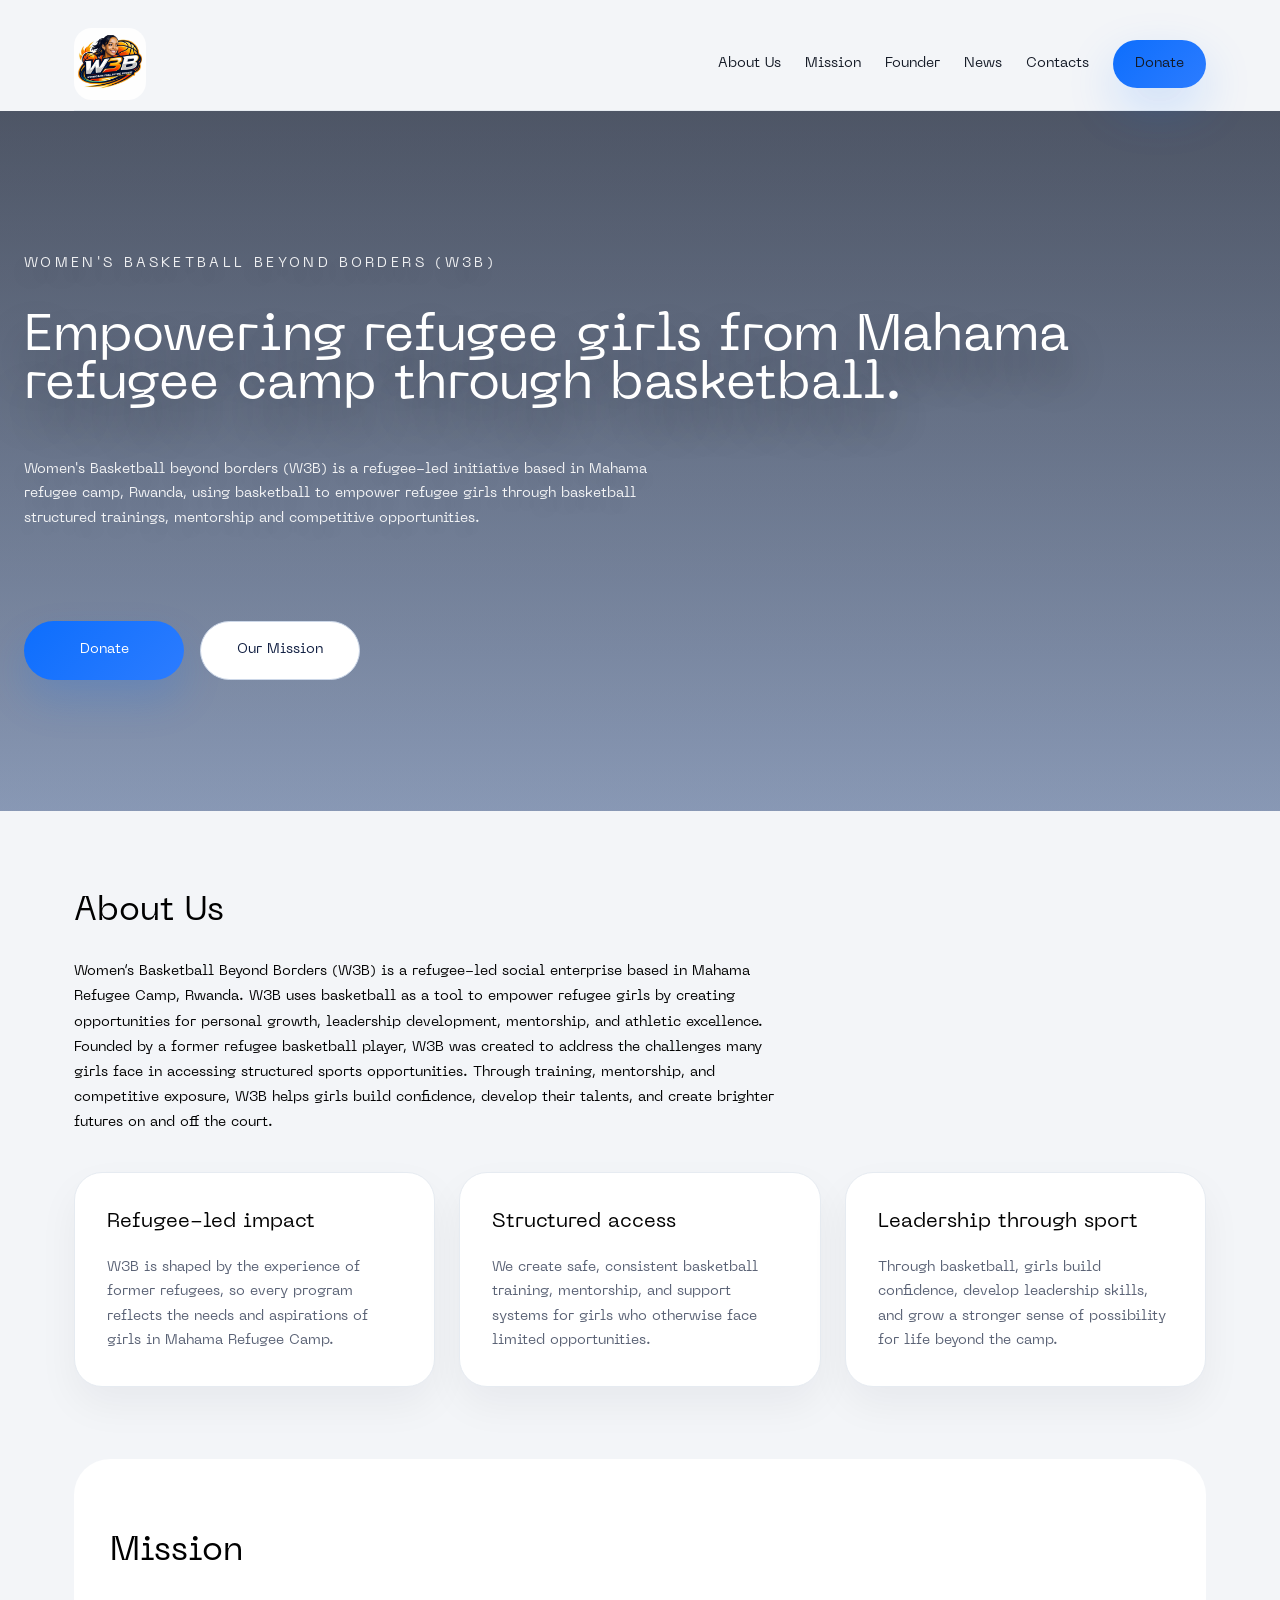
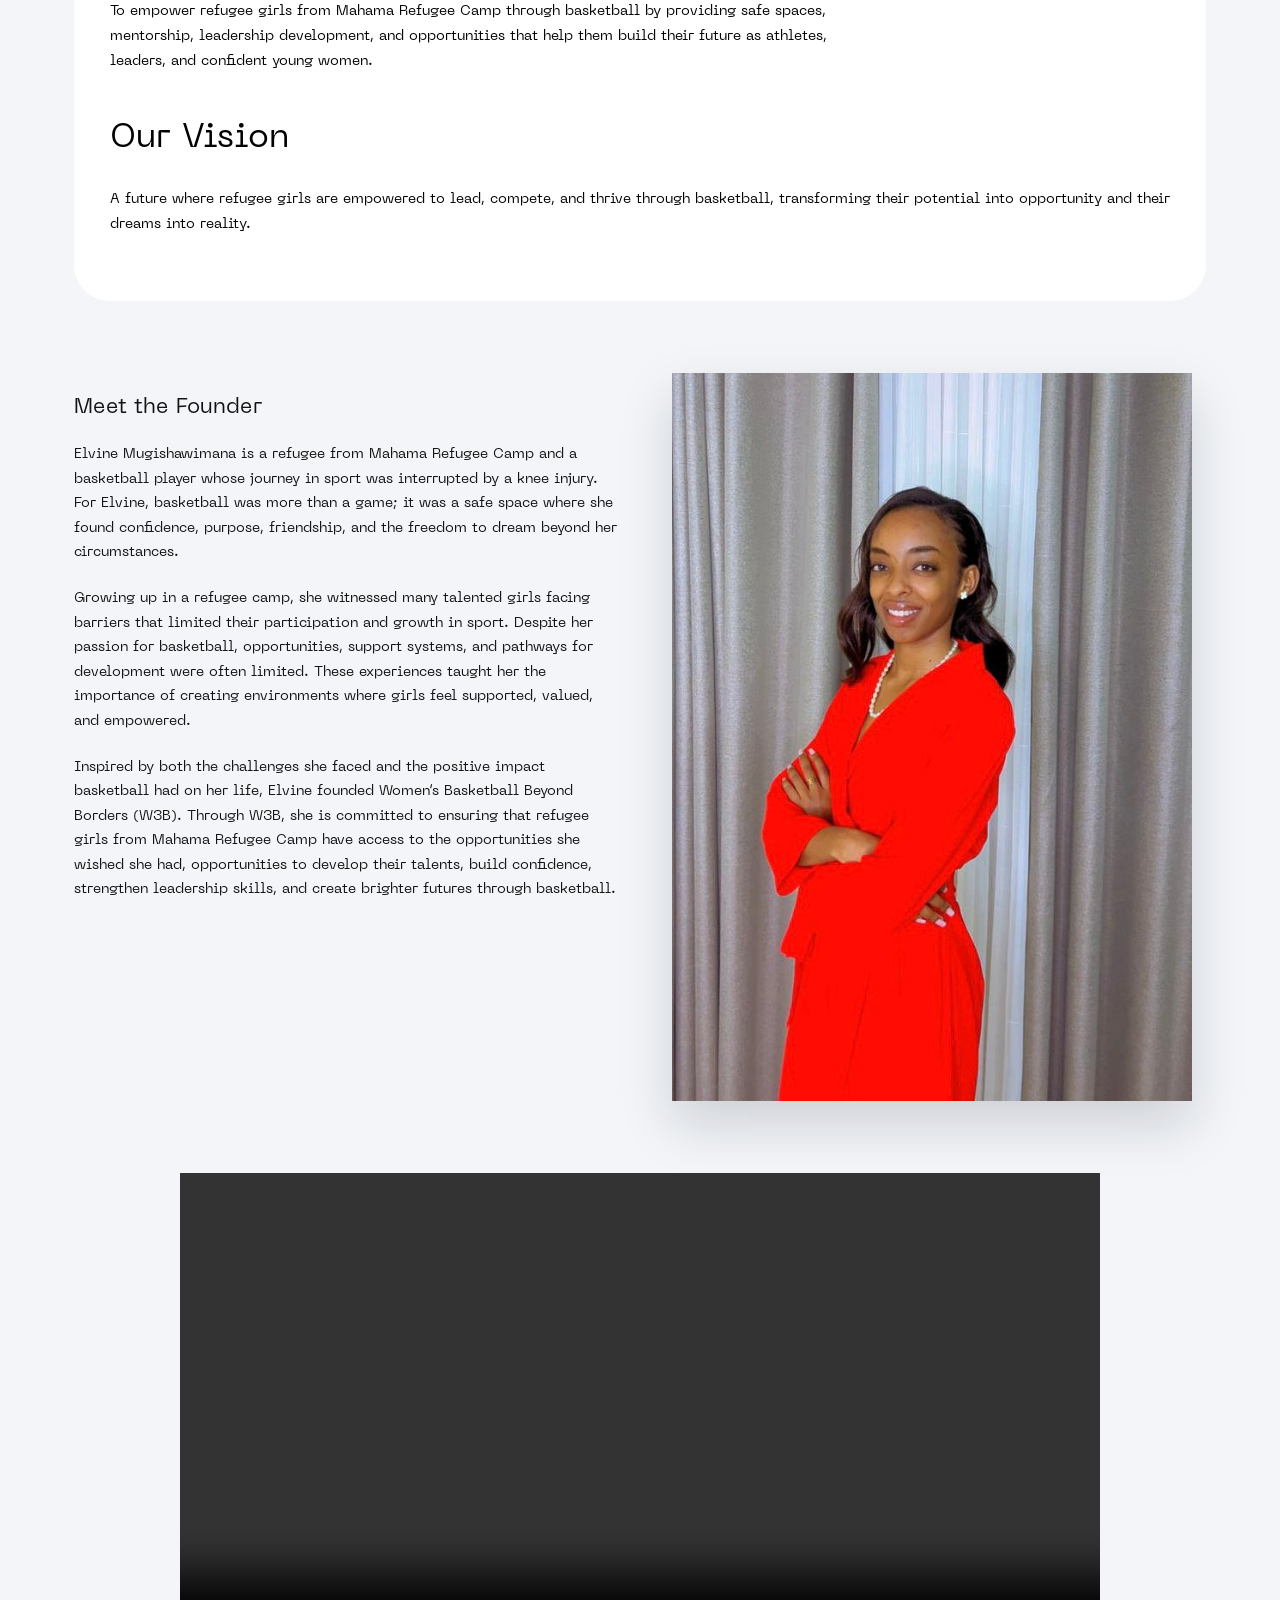
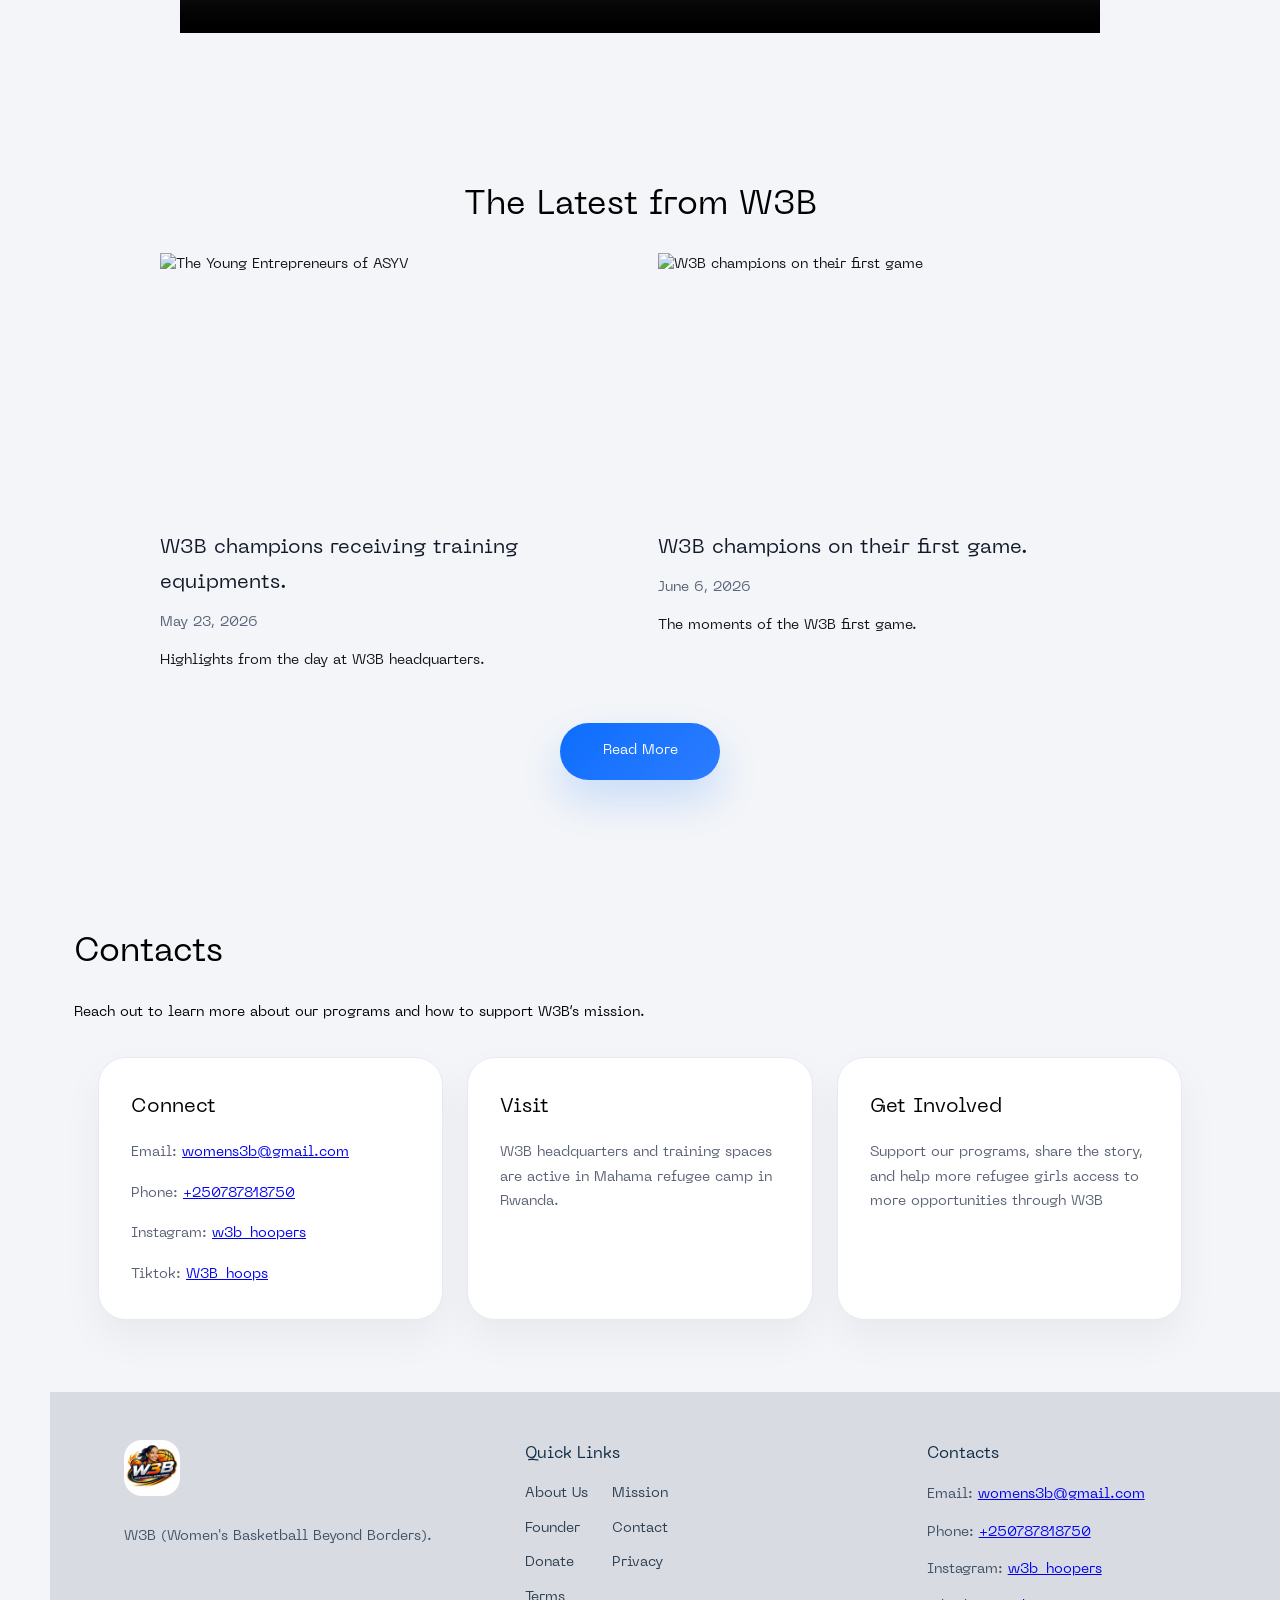
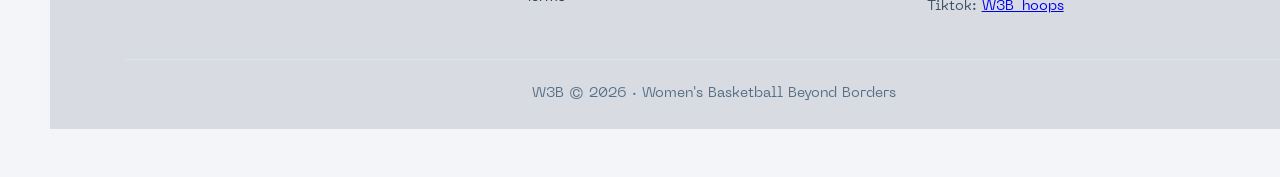
==== commit 80f74cea: "Here we gooo" ====
--- a/index.html
+++ b/index.html
@@ -91,7 +91,7 @@
           <div>
             <h2>Meet the Founder</h2>
             <p>
-              Elvine Mugishawimana is a refugee from Mahama Refugee Camp and a former basketball player whose journey in sport was interrupted by a knee injury.
+              Elvine Mugishawimana is a refugee from Mahama Refugee Camp and a basketball player whose journey in sport was interrupted by a knee injury.
               For Elvine, basketball was more than a game; it was a safe space where she found confidence, purpose, friendship, and the freedom to dream beyond her circumstances.
             </p>
             <p>
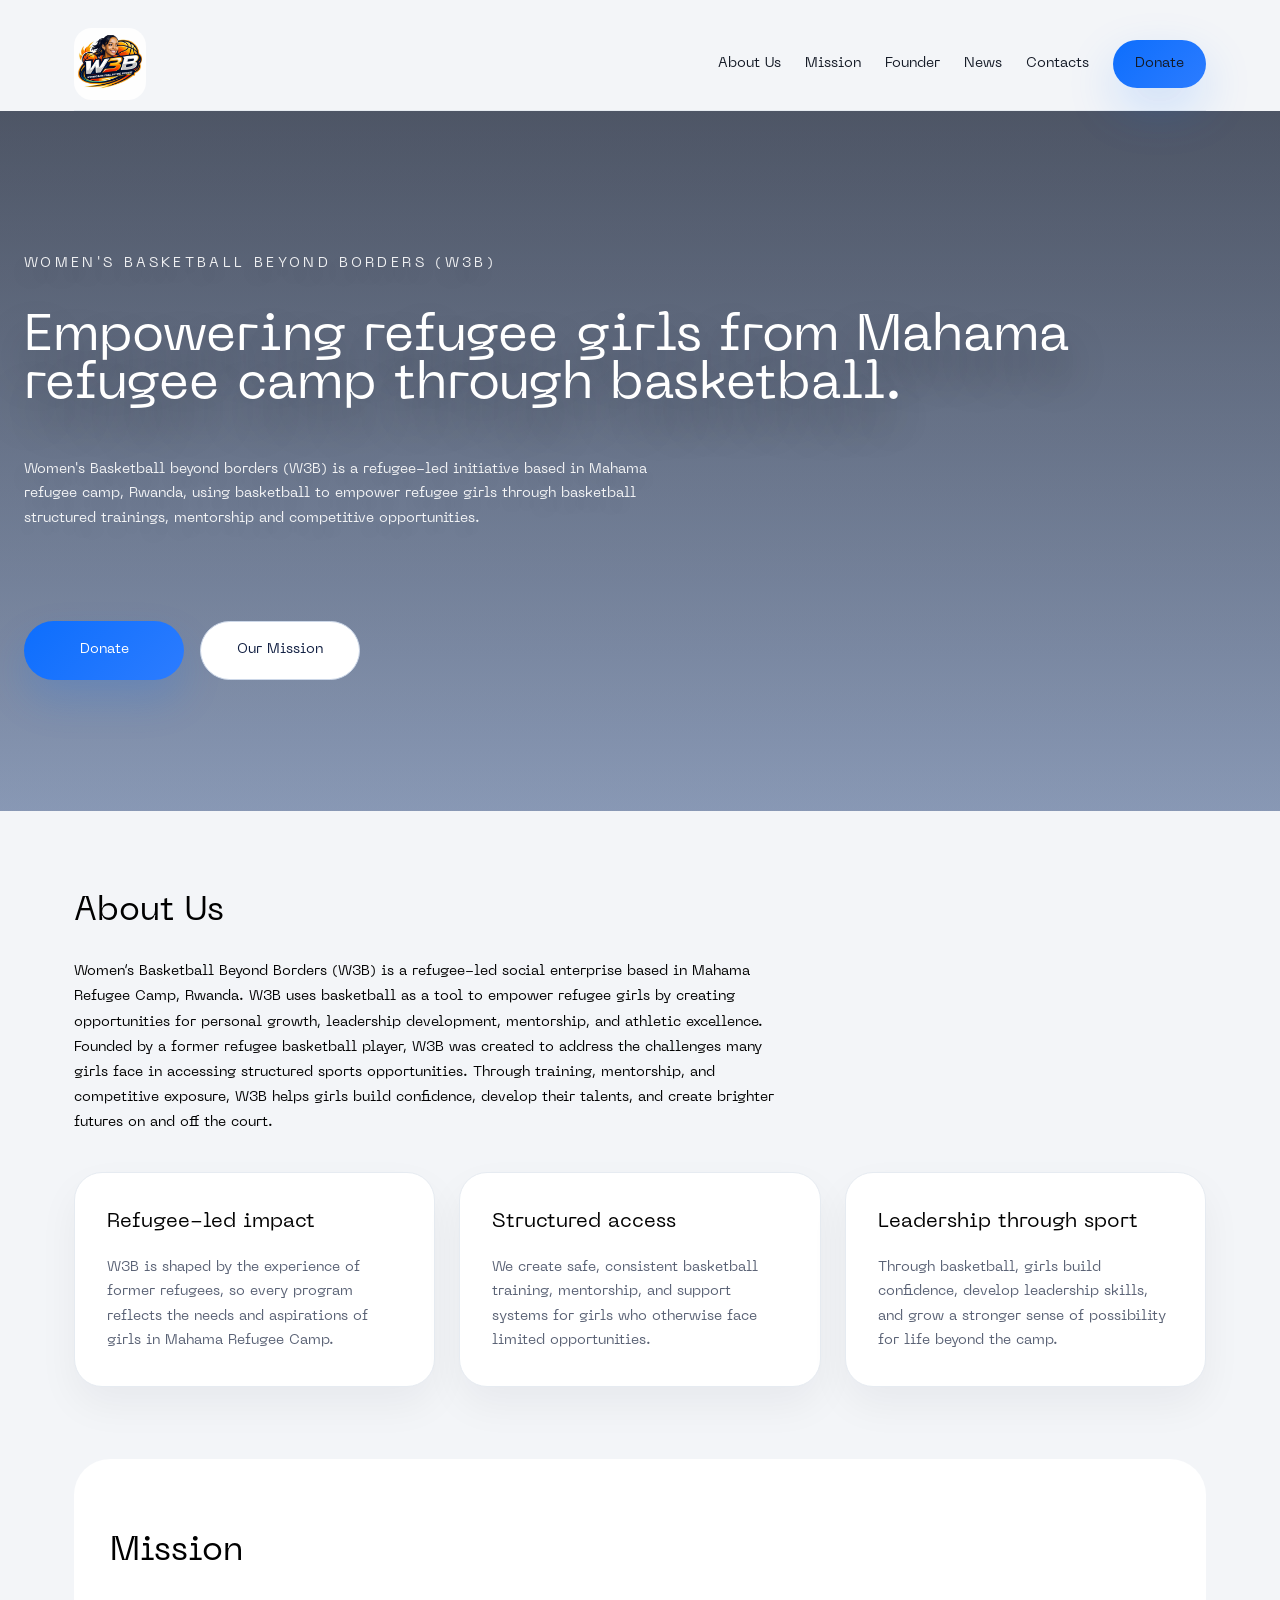
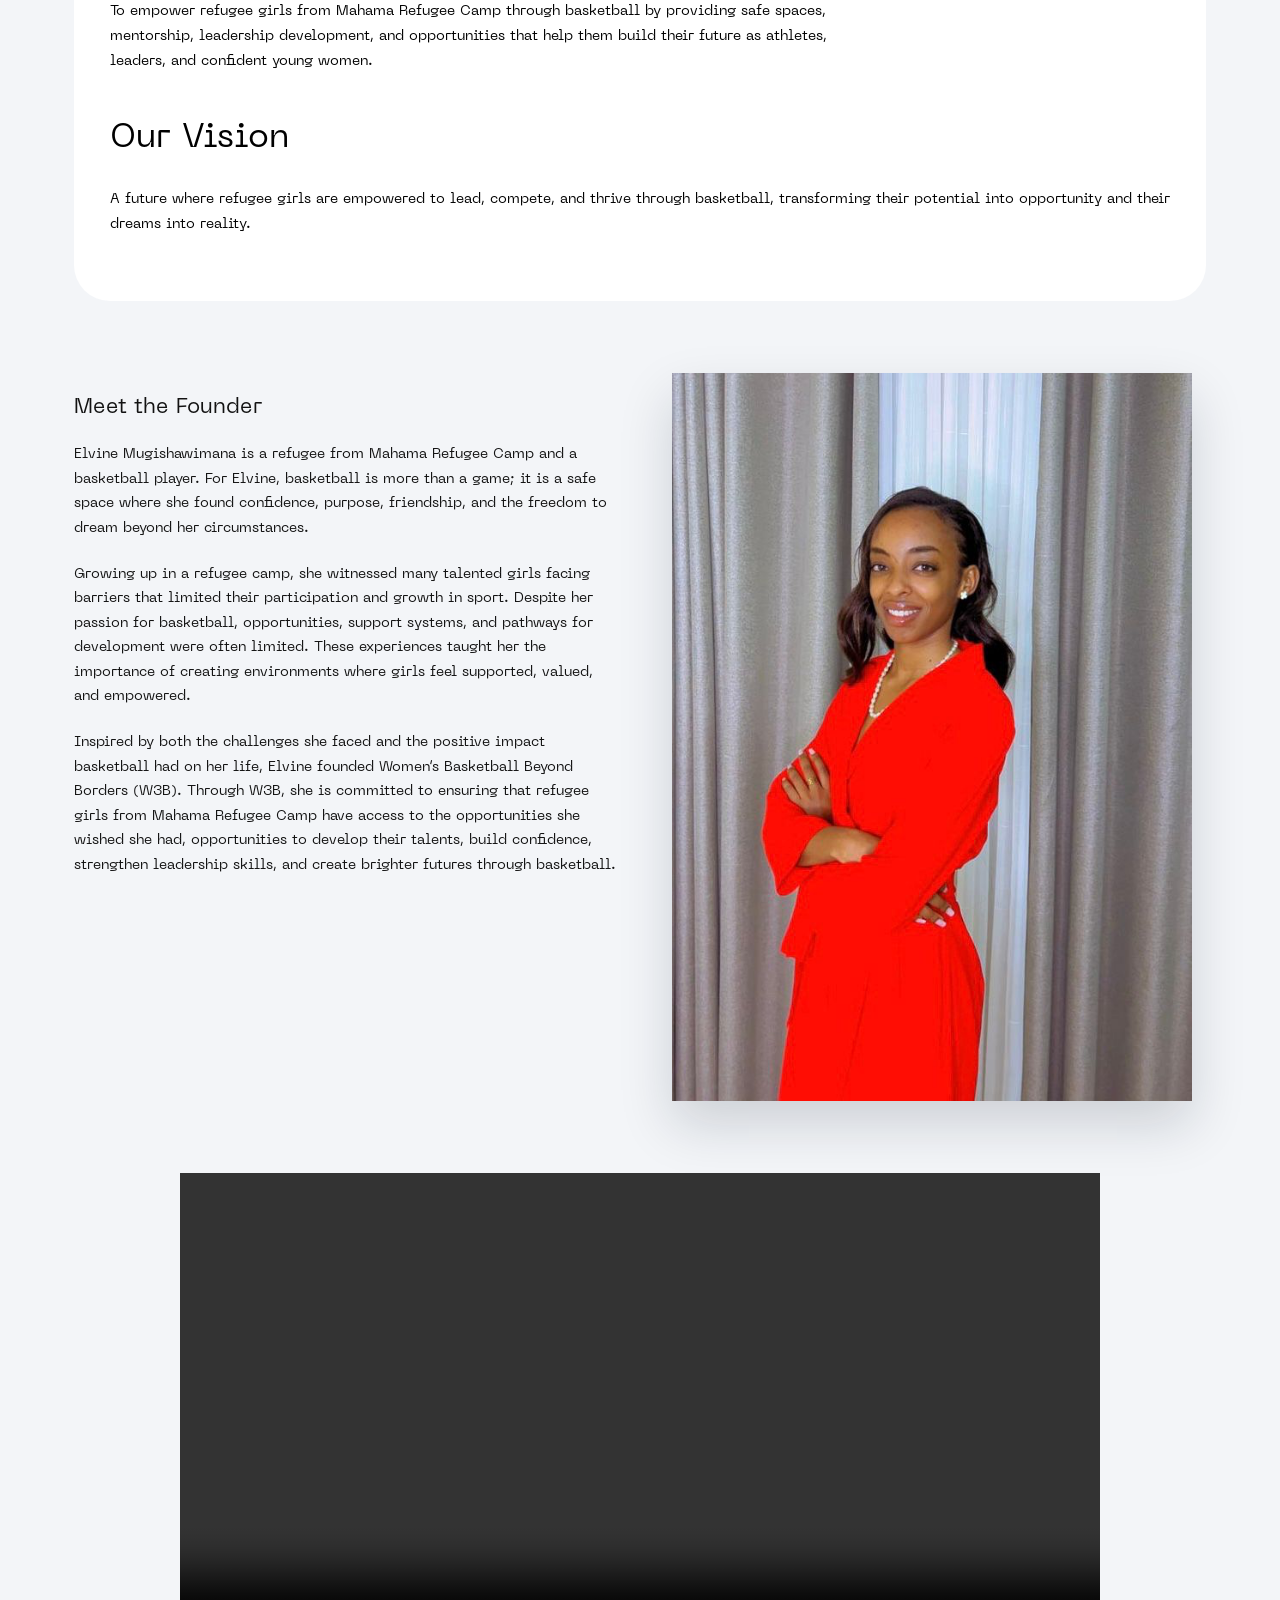
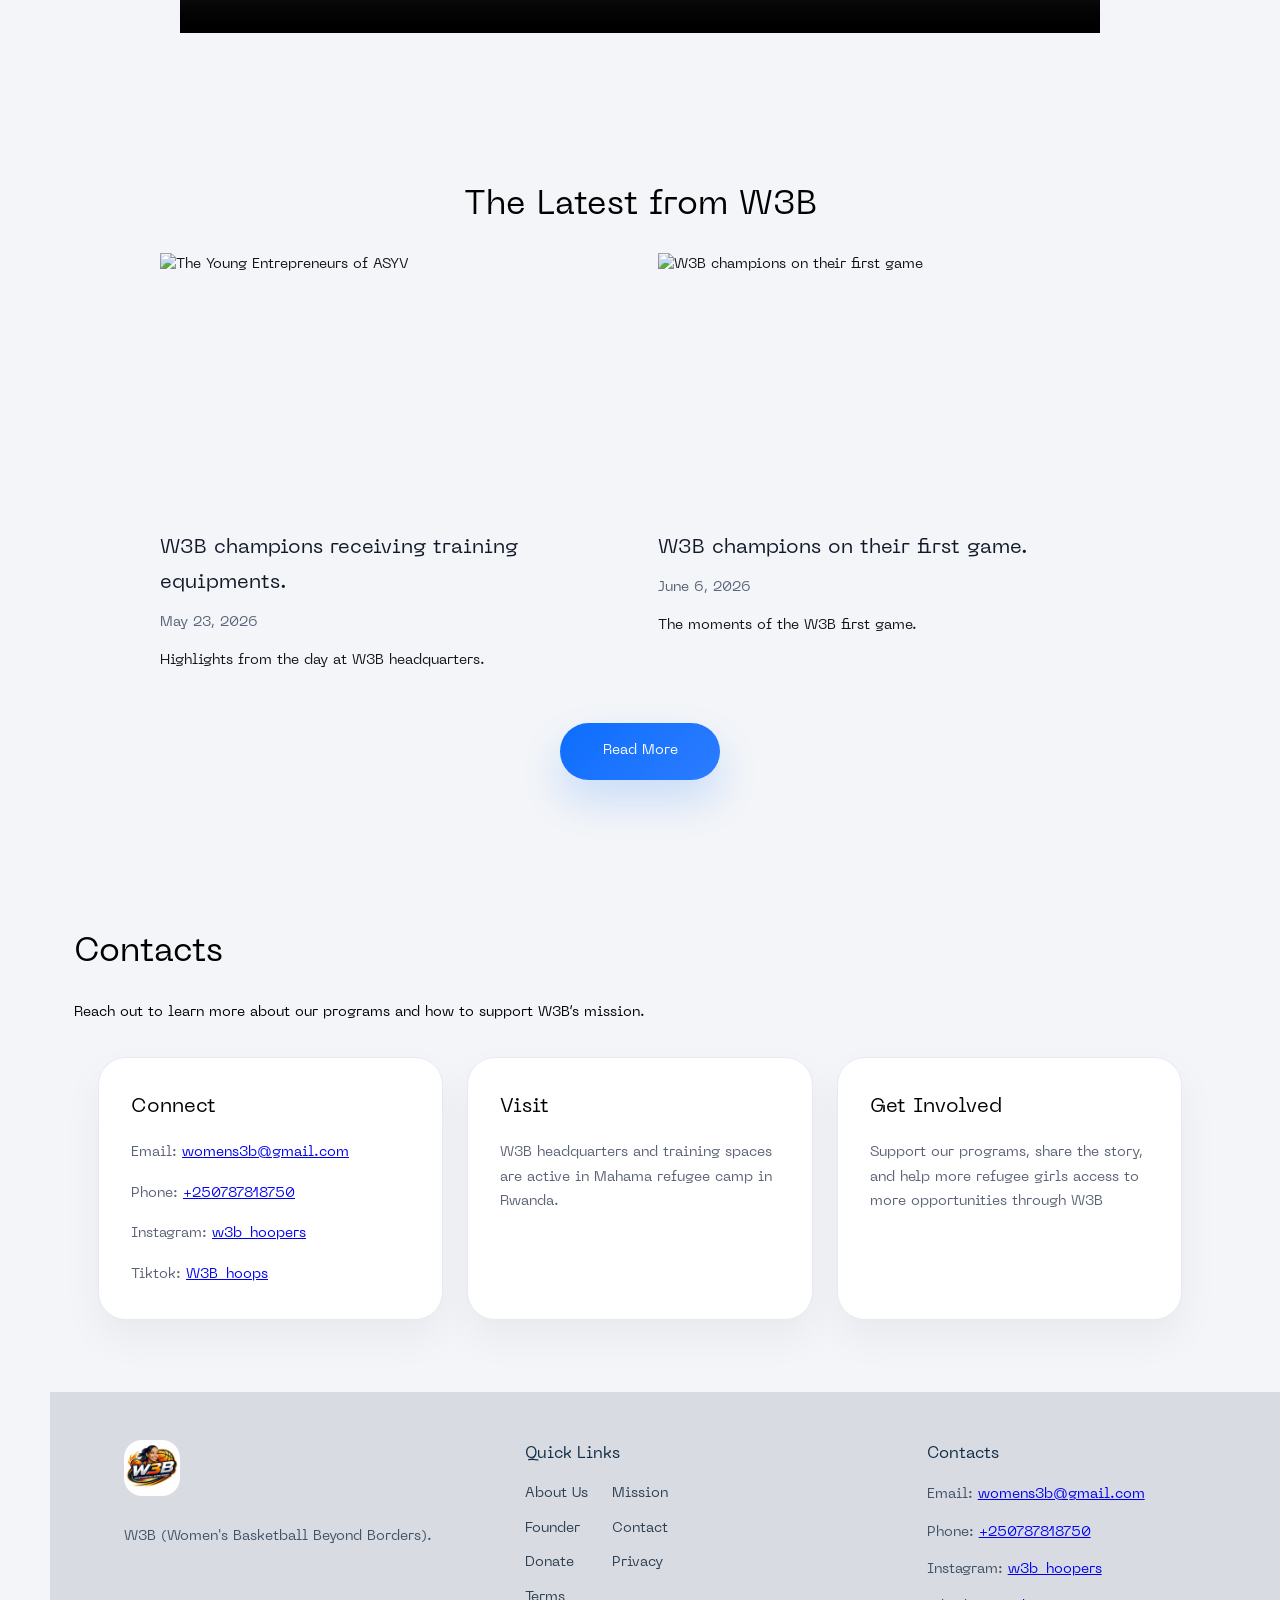
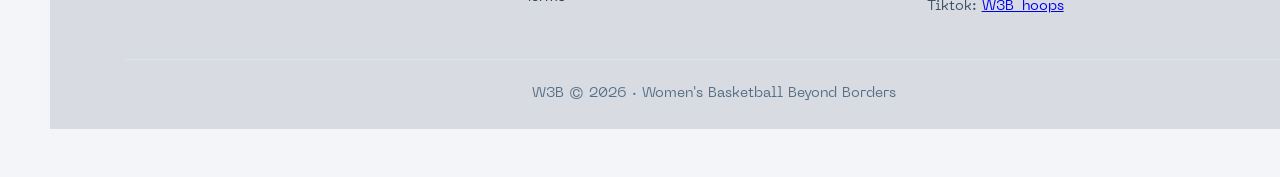
==== commit 8f3f046c: "Here we gooo" ====
--- a/index.html
+++ b/index.html
@@ -91,8 +91,8 @@
           <div>
             <h2>Meet the Founder</h2>
             <p>
-              Elvine Mugishawimana is a refugee from Mahama Refugee Camp and a basketball player whose journey in sport was interrupted by a knee injury.
-              For Elvine, basketball was more than a game; it was a safe space where she found confidence, purpose, friendship, and the freedom to dream beyond her circumstances.
+              Elvine Mugishawimana is a refugee from Mahama Refugee Camp and a basketball player.
+              For Elvine, basketball is more than a game; it is a safe space where she found confidence, purpose, friendship, and the freedom to dream beyond her circumstances.
             </p>
             <p>
               Growing up in a refugee camp, she witnessed many talented girls facing barriers that limited their participation and growth in sport.
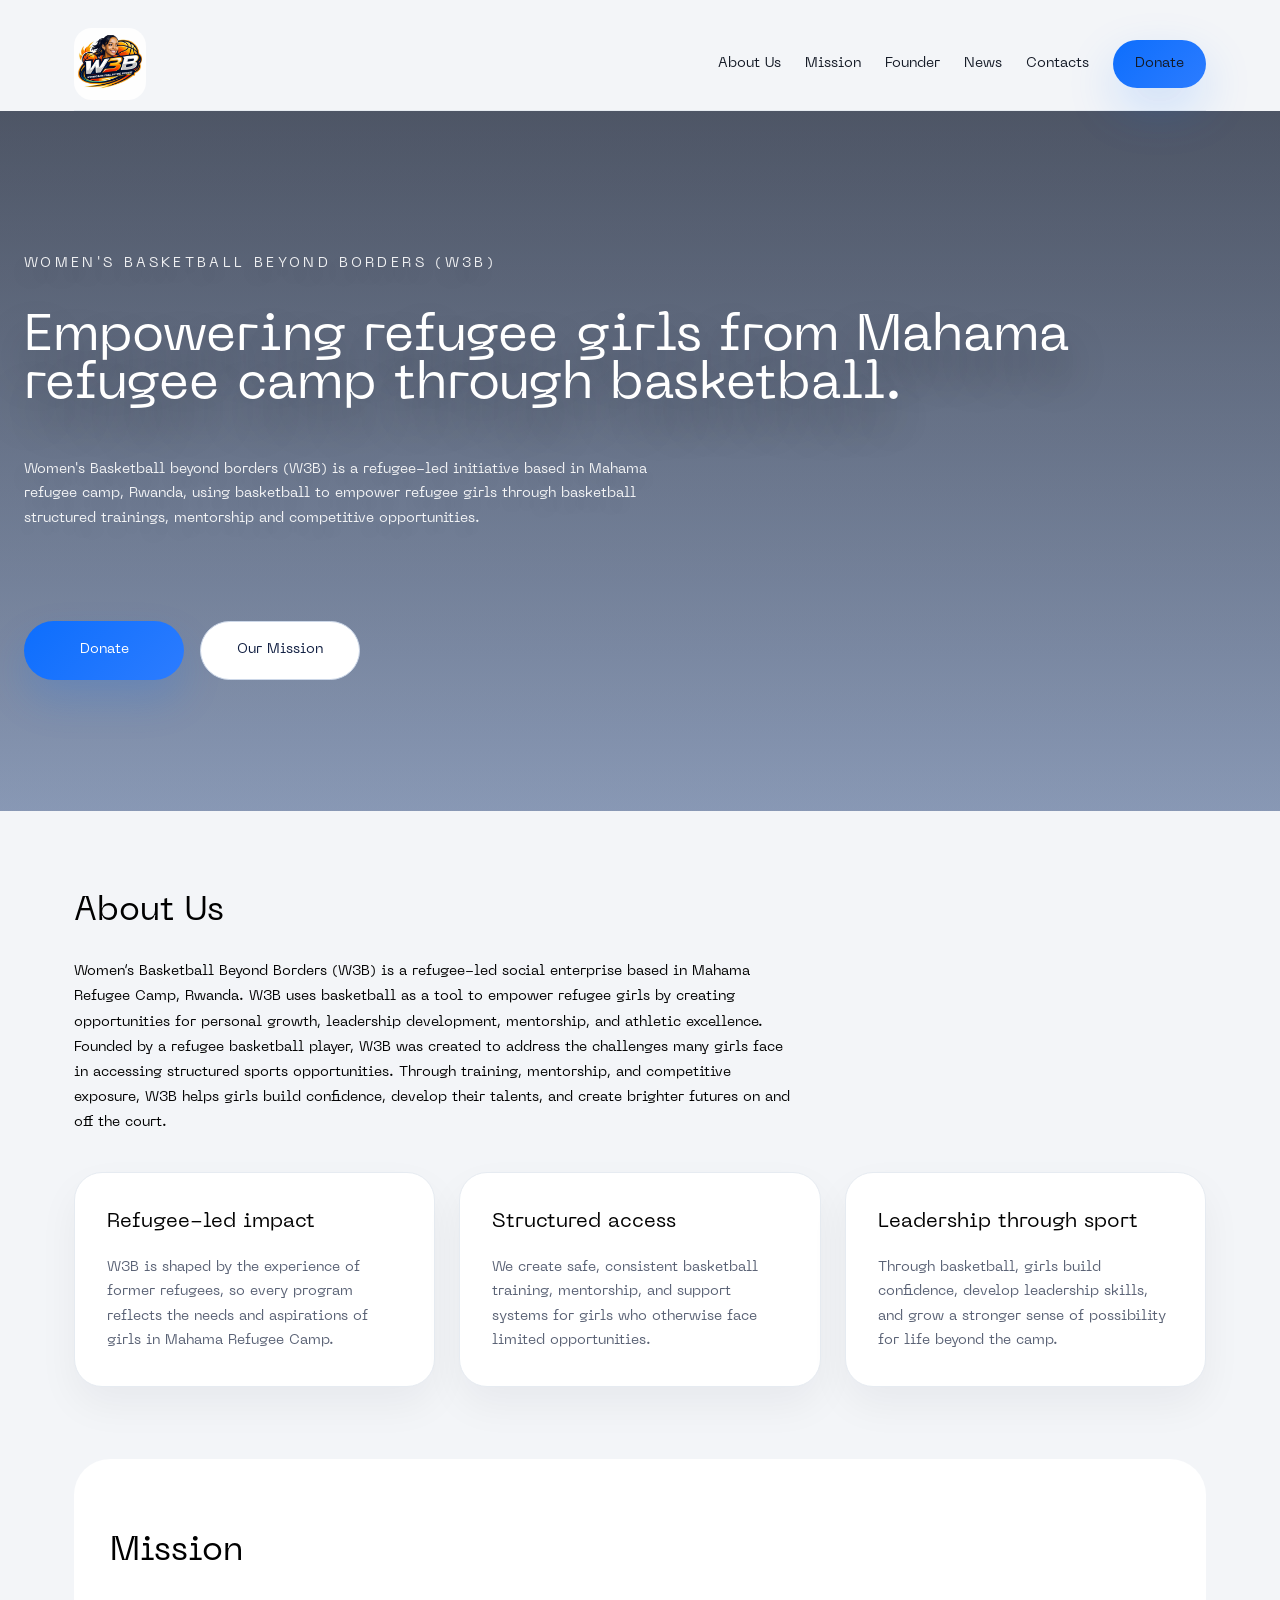
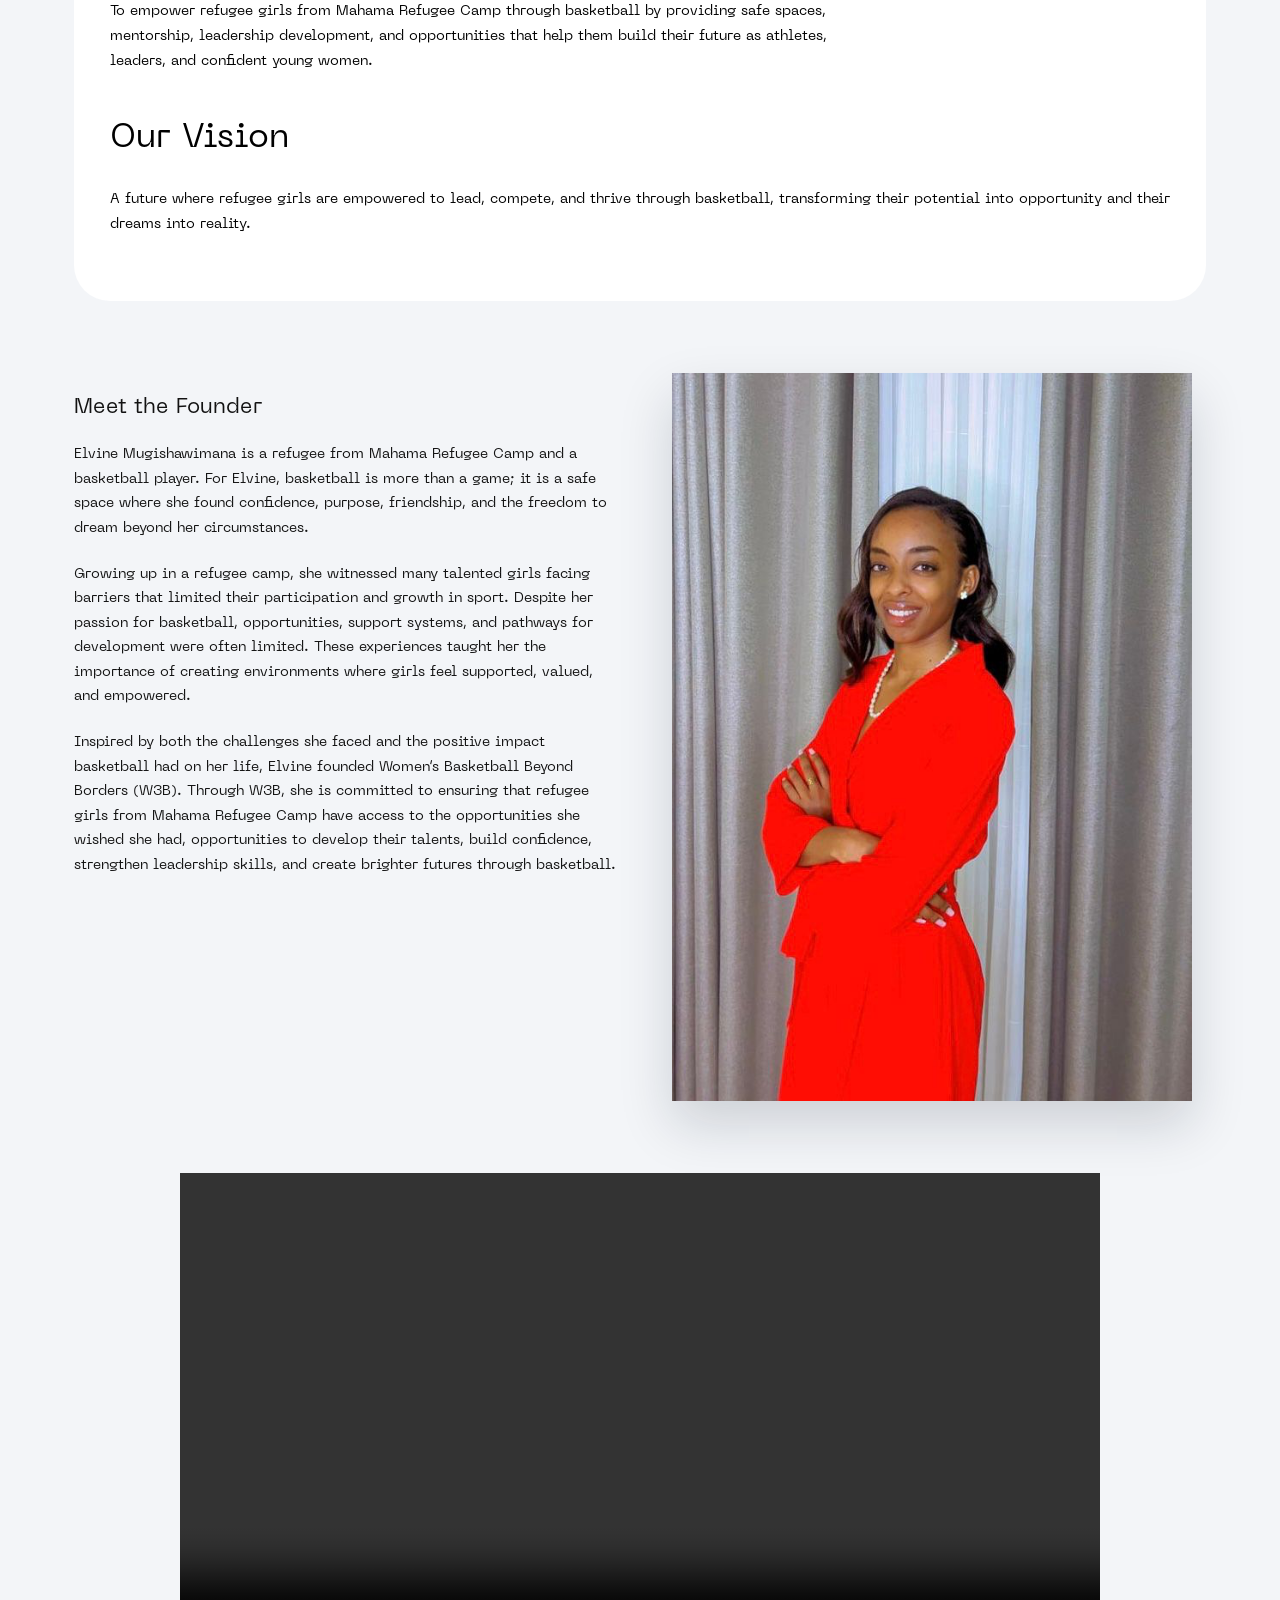
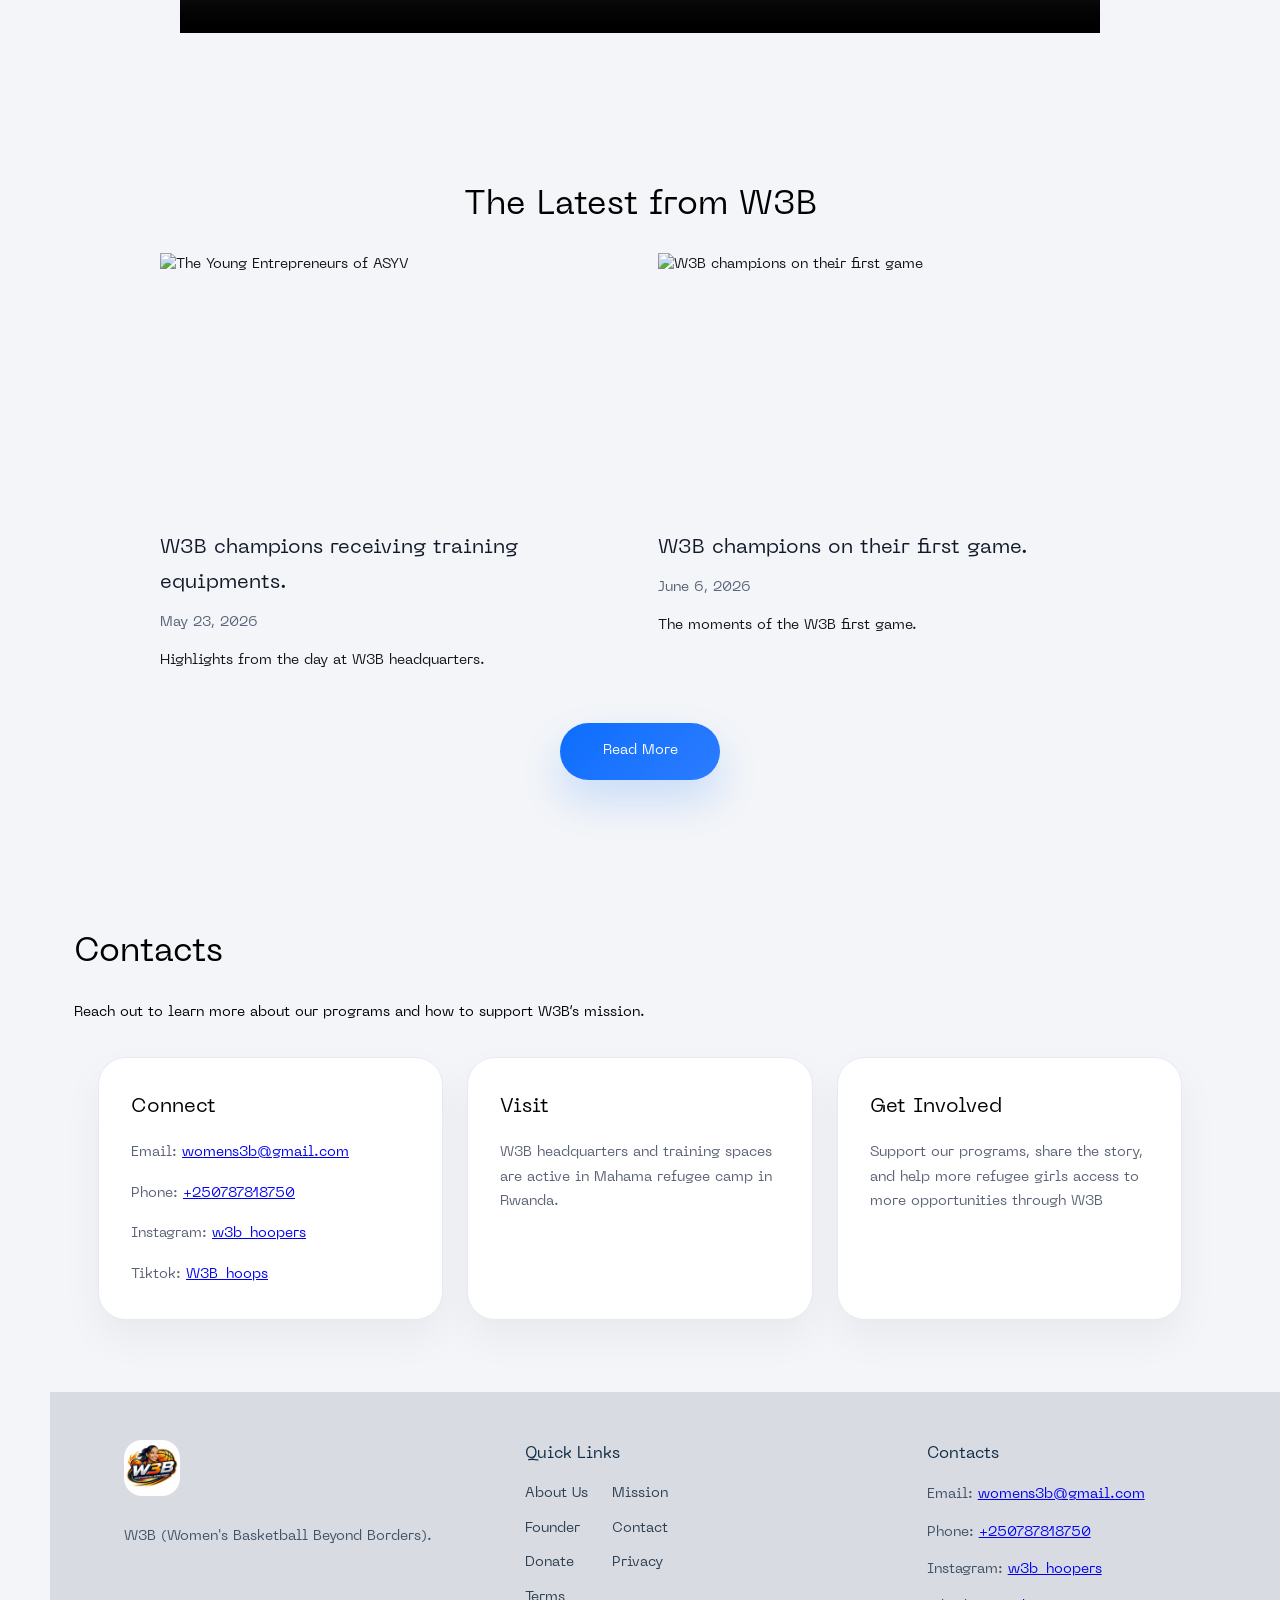
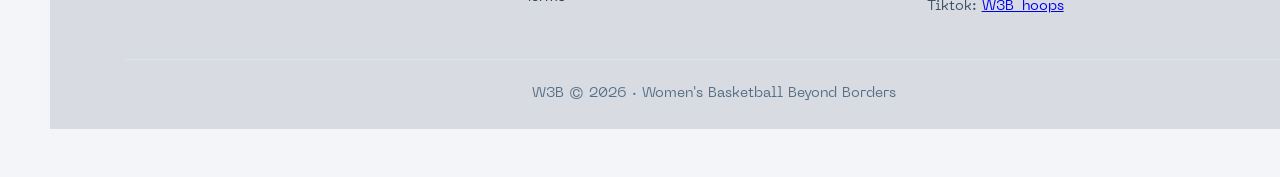
==== commit 898fd5c9: "Edits" ====
--- a/index.html
+++ b/index.html
@@ -45,7 +45,7 @@
               W3B uses basketball as a tool to empower refugee girls by creating opportunities for personal growth, leadership development, mentorship, and athletic excellence.
             </p>
             <p>
-              Founded by a former refugee basketball player, W3B was created to address the challenges many girls face in accessing structured sports opportunities.
+              Founded by a refugee basketball player, W3B was created to address the challenges many girls face in accessing structured sports opportunities.
               Through training, mentorship, and competitive exposure, W3B helps girls build confidence, develop their talents, and create brighter futures on and off the court.
             </p>
           </div>
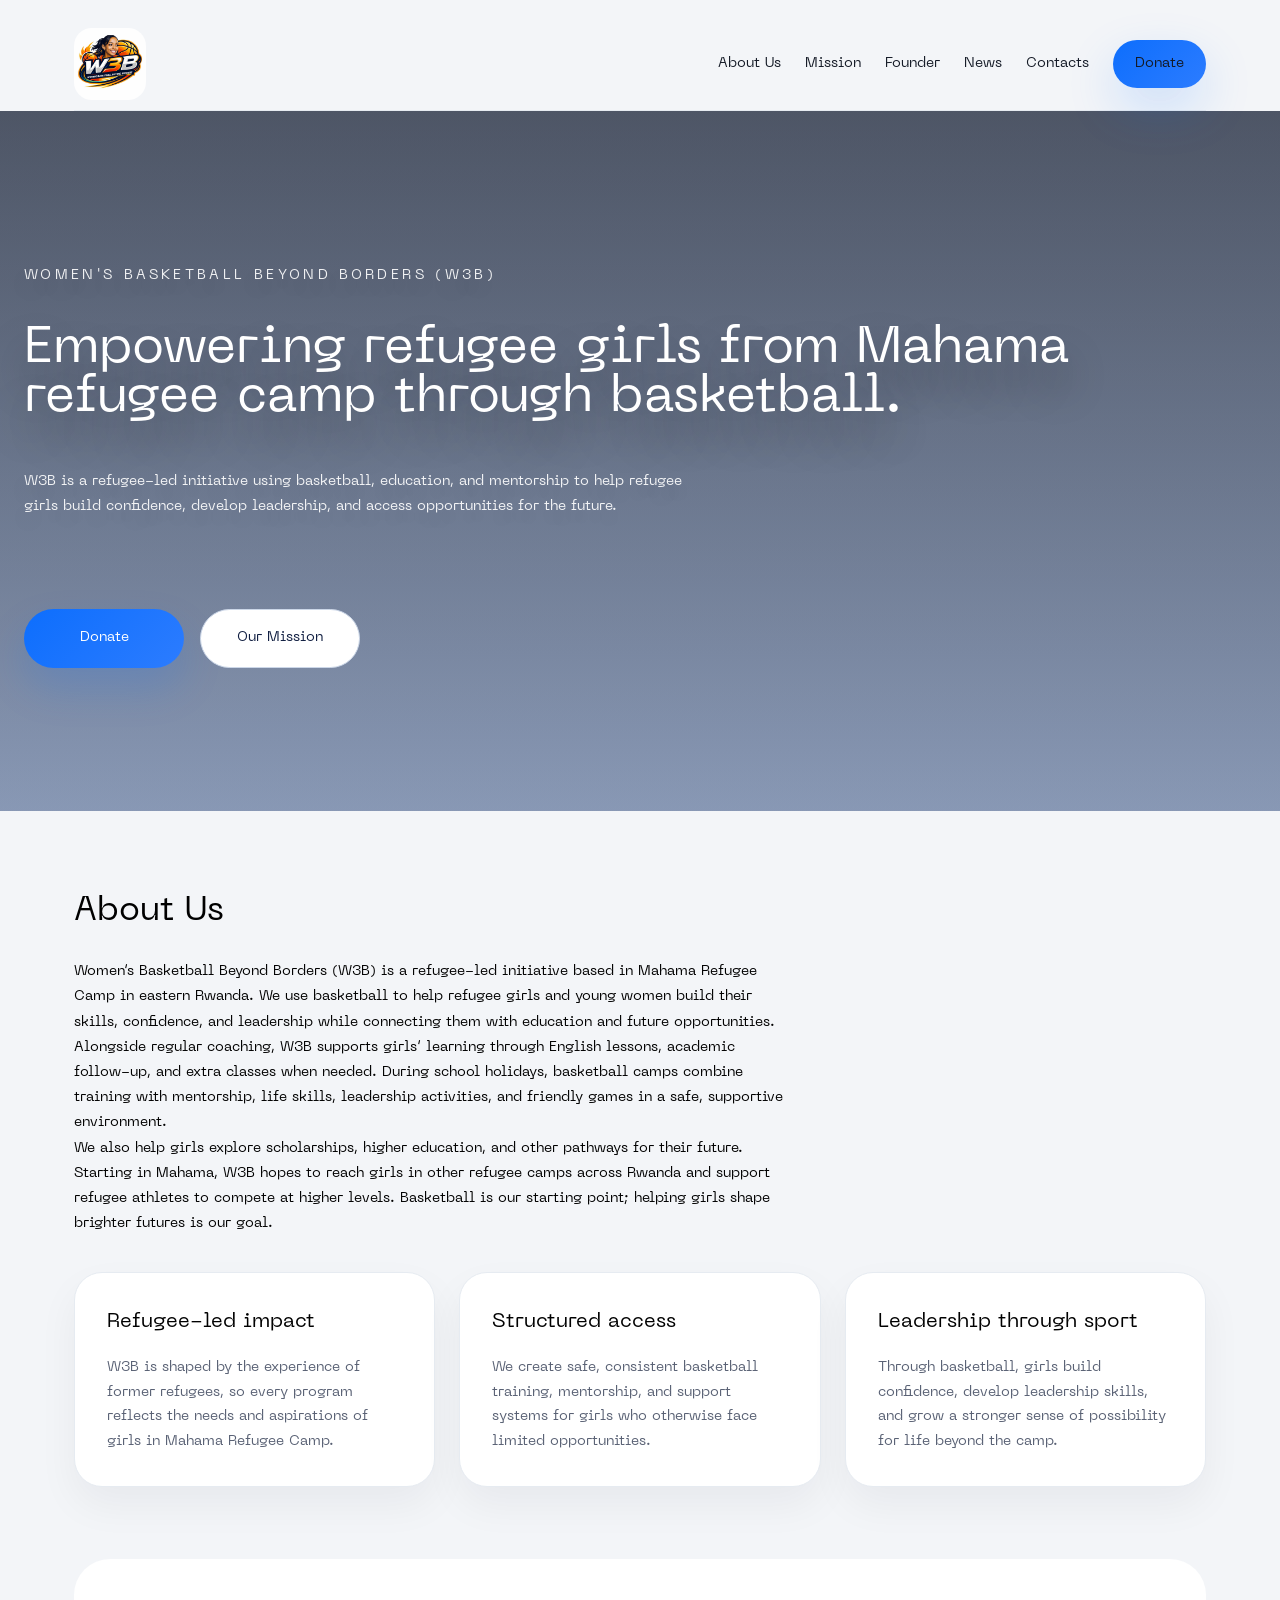
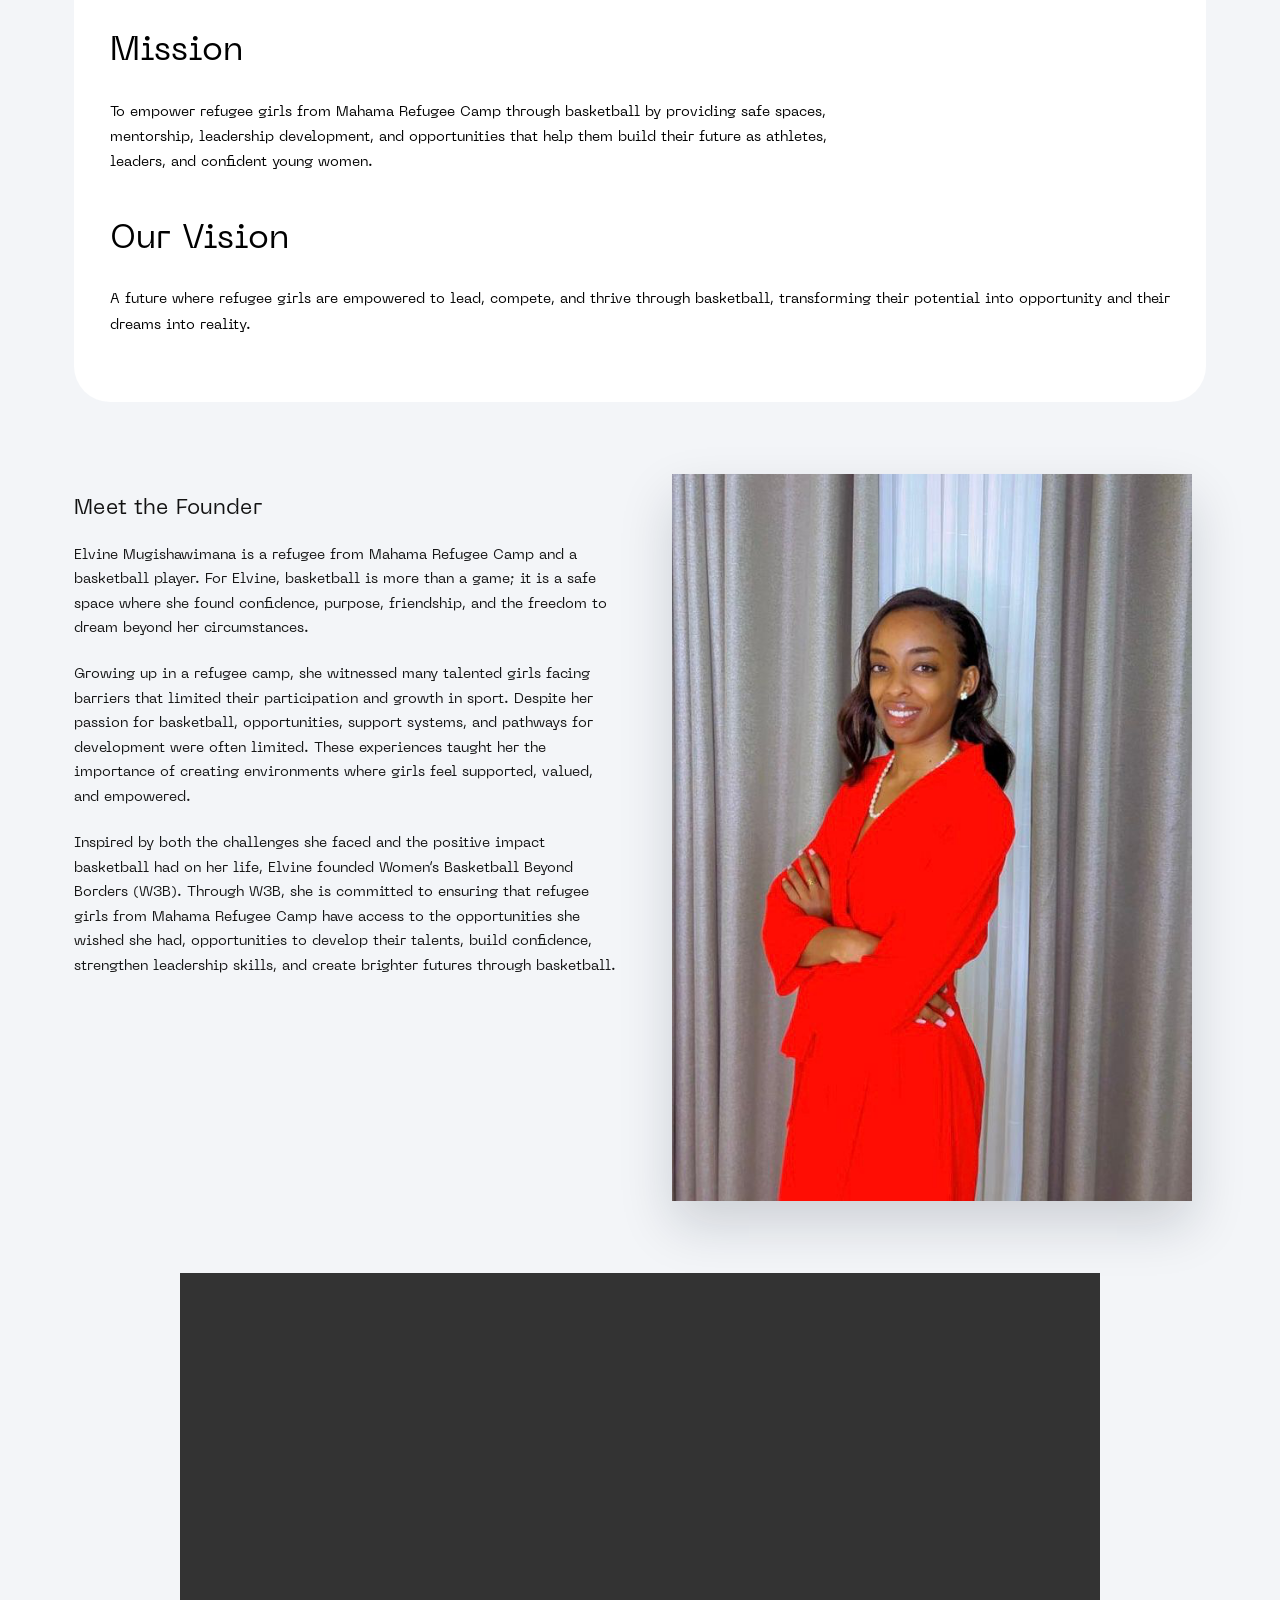
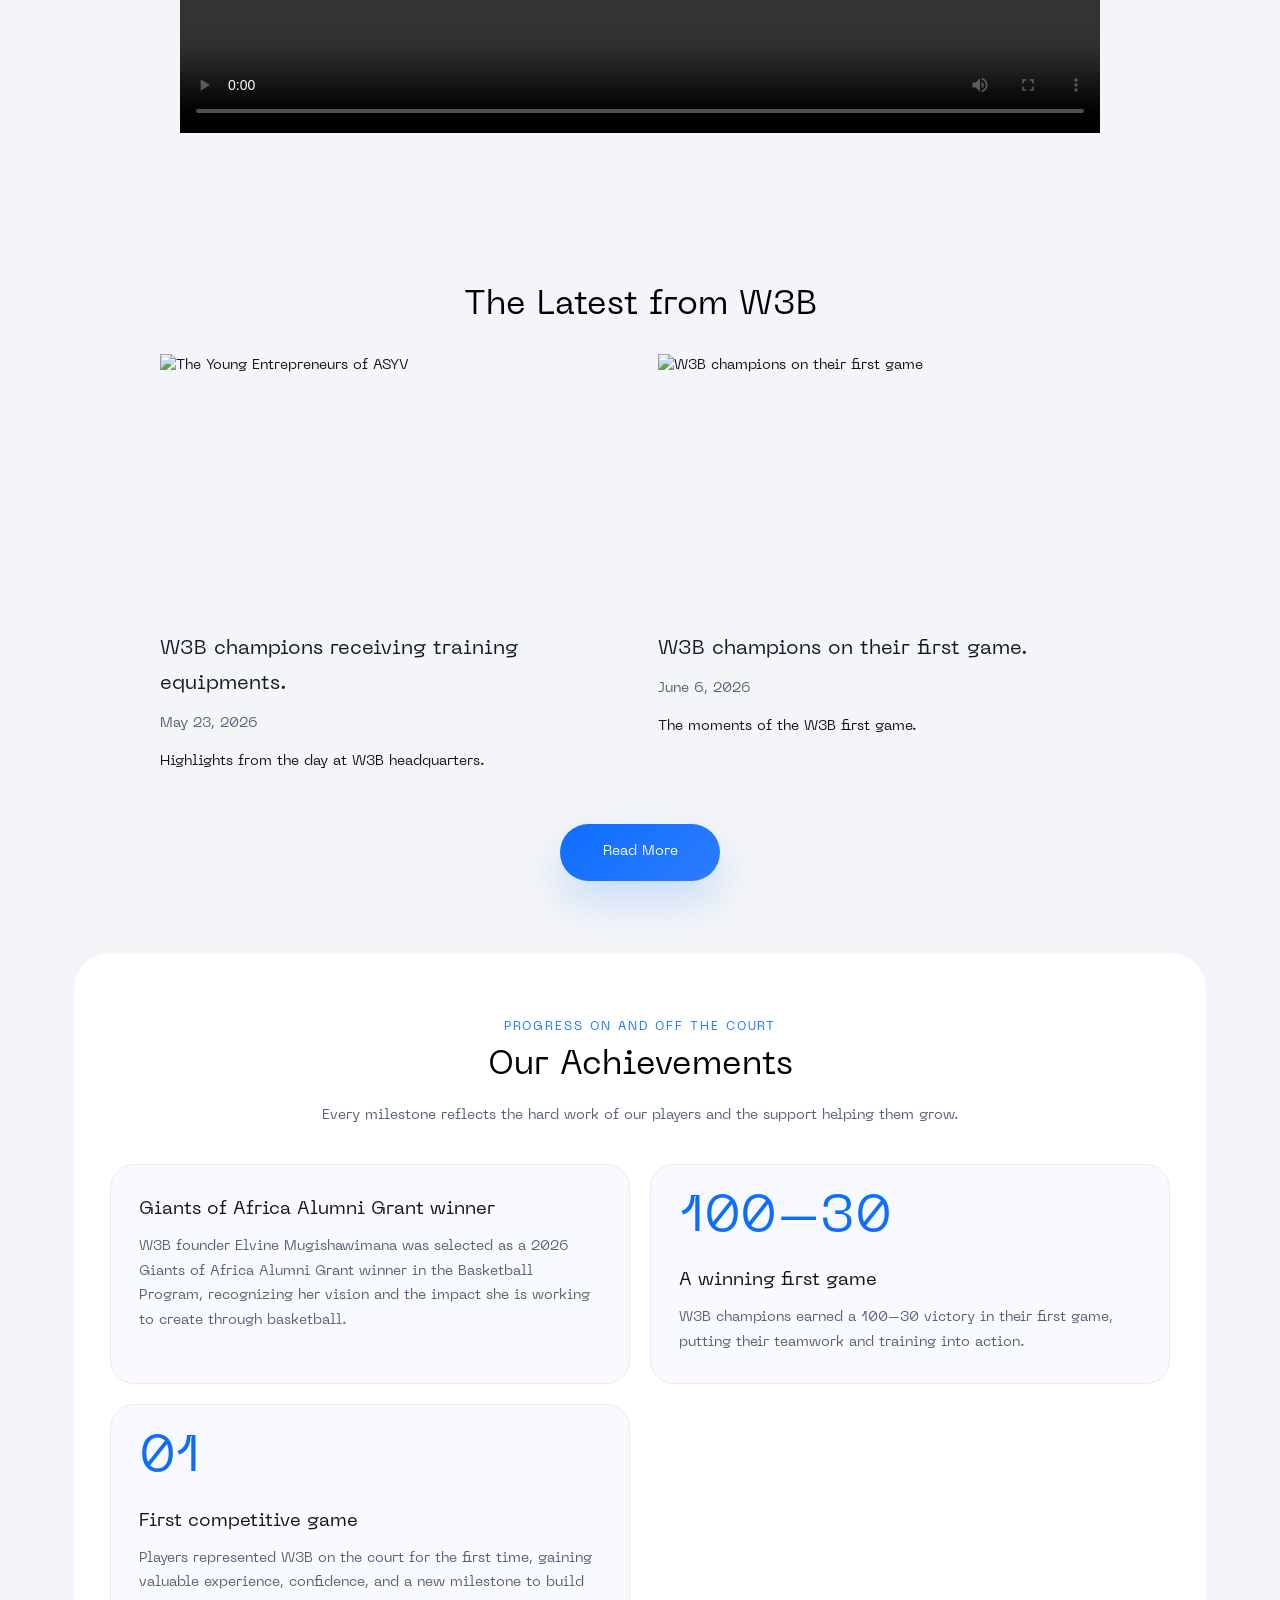
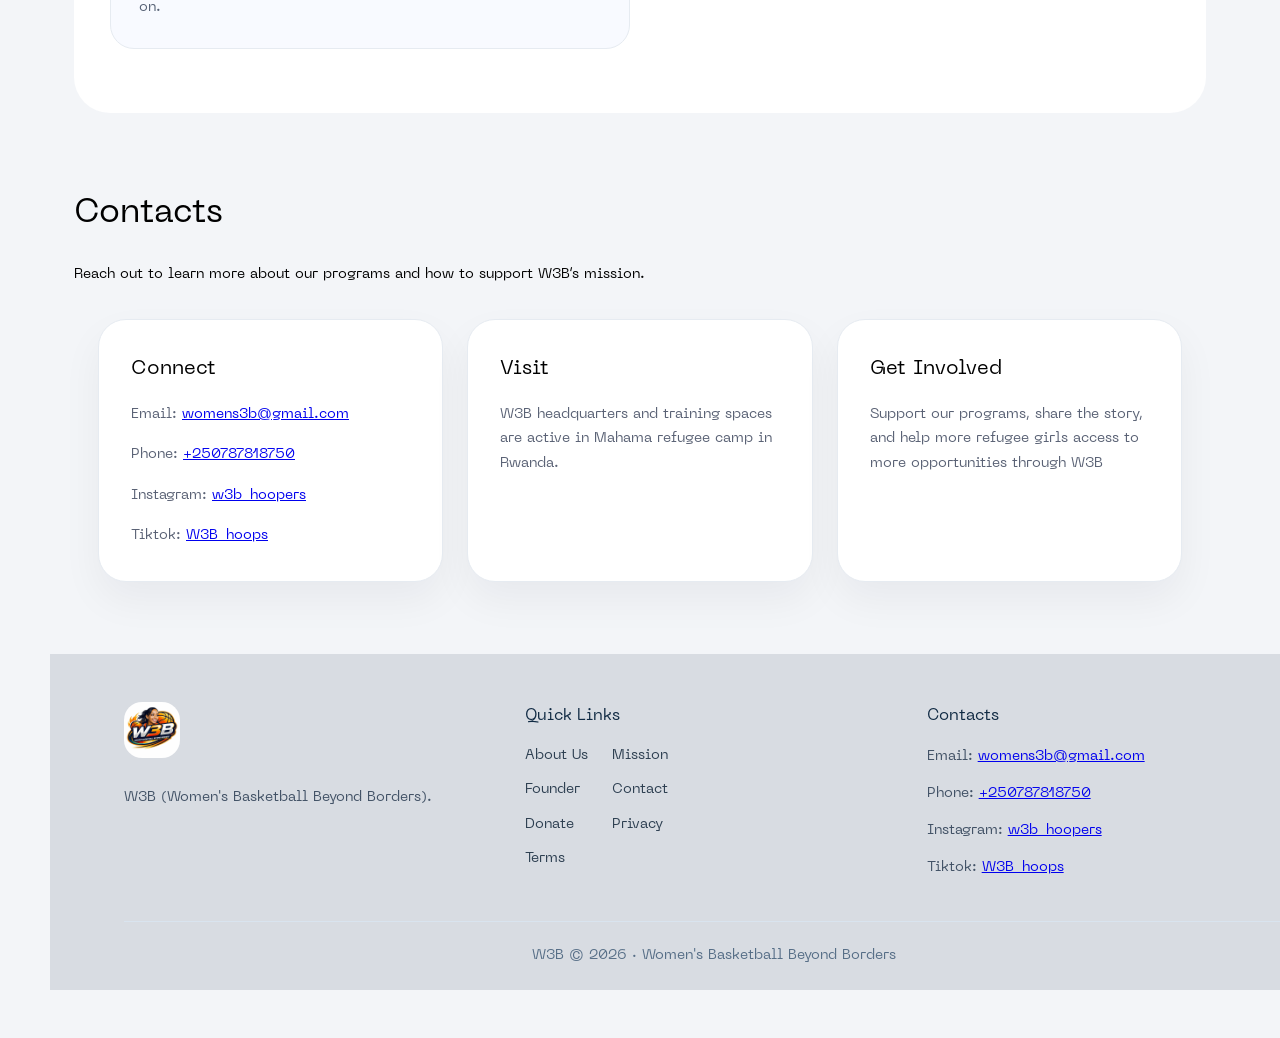
==== commit a5d604f9: "Edits" ====
--- a/index.html
+++ b/index.html
@@ -28,7 +28,7 @@
             <p class="eyebrow">Women's Basketball Beyond Borders (W3B)</p>
             <h1>Empowering refugee girls from Mahama refugee camp through basketball.</h1>
             <p>
-              Women's Basketball beyond borders (W3B) is a refugee-led initiative based in Mahama refugee camp, Rwanda, using basketball to empower refugee girls through basketball structured trainings, mentorship and competitive opportunities.
+              W3B is a refugee-led initiative using basketball, education, and mentorship to help refugee girls build confidence, develop leadership, and access opportunities for the future.
             </p>
             <div class="hero-actions">
               <a class="btn btn-primary" href="donate.html">Donate</a>
@@ -41,12 +41,13 @@
           <div class="section-intro">
             <h2>About Us</h2>
             <p>
-              Women’s Basketball Beyond Borders (W3B) is a refugee-led social enterprise based in Mahama Refugee Camp, Rwanda.
-              W3B uses basketball as a tool to empower refugee girls by creating opportunities for personal growth, leadership development, mentorship, and athletic excellence.
-            </p>
-            <p>
-              Founded by a refugee basketball player, W3B was created to address the challenges many girls face in accessing structured sports opportunities.
-              Through training, mentorship, and competitive exposure, W3B helps girls build confidence, develop their talents, and create brighter futures on and off the court.
+              Women’s Basketball Beyond Borders (W3B) is a refugee-led initiative based in Mahama Refugee Camp in eastern Rwanda. We use basketball to help refugee girls and young women build their skills, confidence, and leadership while connecting them with education and future opportunities.
+            </p>
+            <p>
+              Alongside regular coaching, W3B supports girls’ learning through English lessons, academic follow-up, and extra classes when needed. During school holidays, basketball camps combine training with mentorship, life skills, leadership activities, and friendly games in a safe, supportive environment.
+            </p>
+            <p>
+              We also help girls explore scholarships, higher education, and other pathways for their future. Starting in Mahama, W3B hopes to reach girls in other refugee camps across Rwanda and support refugee athletes to compete at higher levels. Basketball is our starting point; helping girls shape brighter futures is our goal.
             </p>
           </div>
           <div class="card-grid">
@@ -139,6 +140,30 @@
 
           <div style="text-align:center;margin-top:28px;">
             <a class="btn btn-primary" href="news.html">Read More</a>
+          </div>
+        </section>
+
+        <section class="section achievements-section" aria-labelledby="achievements-heading">
+          <div class="section-intro">
+            <p class="eyebrow">Progress on and off the court</p>
+            <h2 id="achievements-heading">Our Achievements</h2>
+            <p>Every milestone reflects the hard work of our players and the support helping them grow.</p>
+          </div>
+          <div class="achievement-grid">
+            <article class="achievement-card">
+              <h3>Giants of Africa Alumni Grant winner</h3>
+              <p>W3B founder Elvine Mugishawimana was selected as a 2026 Giants of Africa Alumni Grant winner in the Basketball Program, recognizing her vision and the impact she is working to create through basketball.</p>
+            </article>
+            <article class="achievement-card">
+              <span class="achievement-number">100–30</span>
+              <h3>A winning first game</h3>
+              <p>W3B champions earned a 100–30 victory in their first game, putting their teamwork and training into action.</p>
+            </article>
+            <article class="achievement-card">
+              <span class="achievement-number">01</span>
+              <h3>First competitive game</h3>
+              <p>Players represented W3B on the court for the first time, gaining valuable experience, confidence, and a new milestone to build on.</p>
+            </article>
           </div>
         </section>
 
--- a/styles.css
+++ b/styles.css
@@ -418,6 +418,77 @@
   margin: 0 0 12px;
   color: #556074;
   font-size: 0.95rem;
+}
+
+.achievements-section {
+  padding: 64px 36px;
+  border-radius: 36px;
+  background: #ffffff;
+}
+
+.achievements-section .section-intro {
+  max-width: 760px;
+  margin: 0 auto 36px;
+  text-align: center;
+}
+
+.achievements-section .eyebrow {
+  margin-bottom: 10px;
+  color: #0d6efd;
+  font-size: 0.75rem;
+  letter-spacing: 0.16em;
+}
+
+.achievements-section h2 {
+  margin: 0 0 14px;
+  font-size: clamp(2rem, 4vw, 3rem);
+  line-height: 1.1;
+}
+
+.achievements-section .section-intro p:last-child {
+  color: #556074;
+}
+
+.achievement-grid {
+  display: grid;
+  grid-template-columns: repeat(2, minmax(0, 1fr));
+  gap: 20px;
+}
+
+.achievement-card {
+  padding: 28px;
+  border: 1px solid #e6ebf1;
+  border-radius: 24px;
+  background: #f8faff;
+}
+
+.achievement-number {
+  display: block;
+  margin-bottom: 20px;
+  color: #0d6efd;
+  font-size: clamp(2.5rem, 4vw, 3.5rem);
+  font-weight: 800;
+  line-height: 1;
+}
+
+.achievement-card h3 {
+  margin: 0 0 10px;
+  font-size: 1.15rem;
+}
+
+.achievement-card p {
+  margin: 0;
+  color: #556074;
+}
+
+@media (max-width: 760px) {
+  .achievement-grid {
+    grid-template-columns: 1fr;
+  }
+
+  .achievements-section {
+    padding: 48px 24px;
+  }
 }
 
 @media (max-width: 900px) {
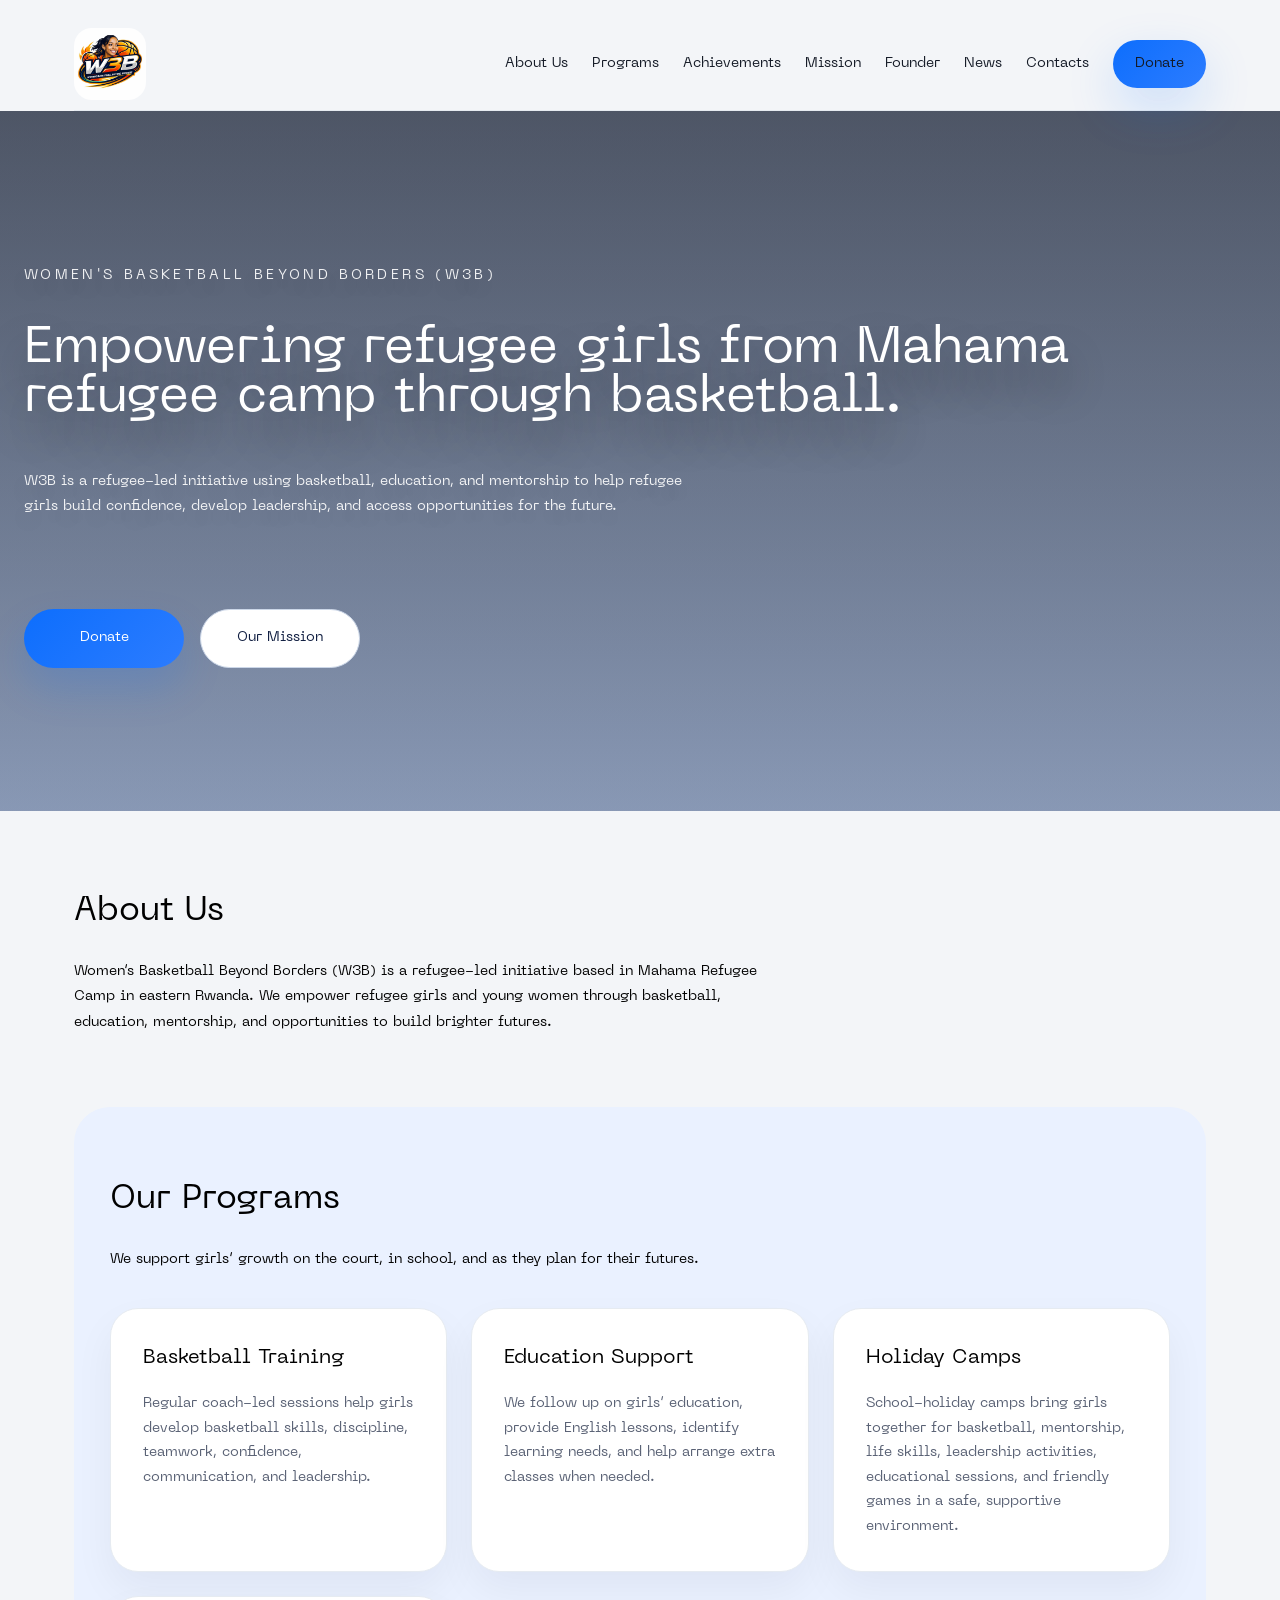
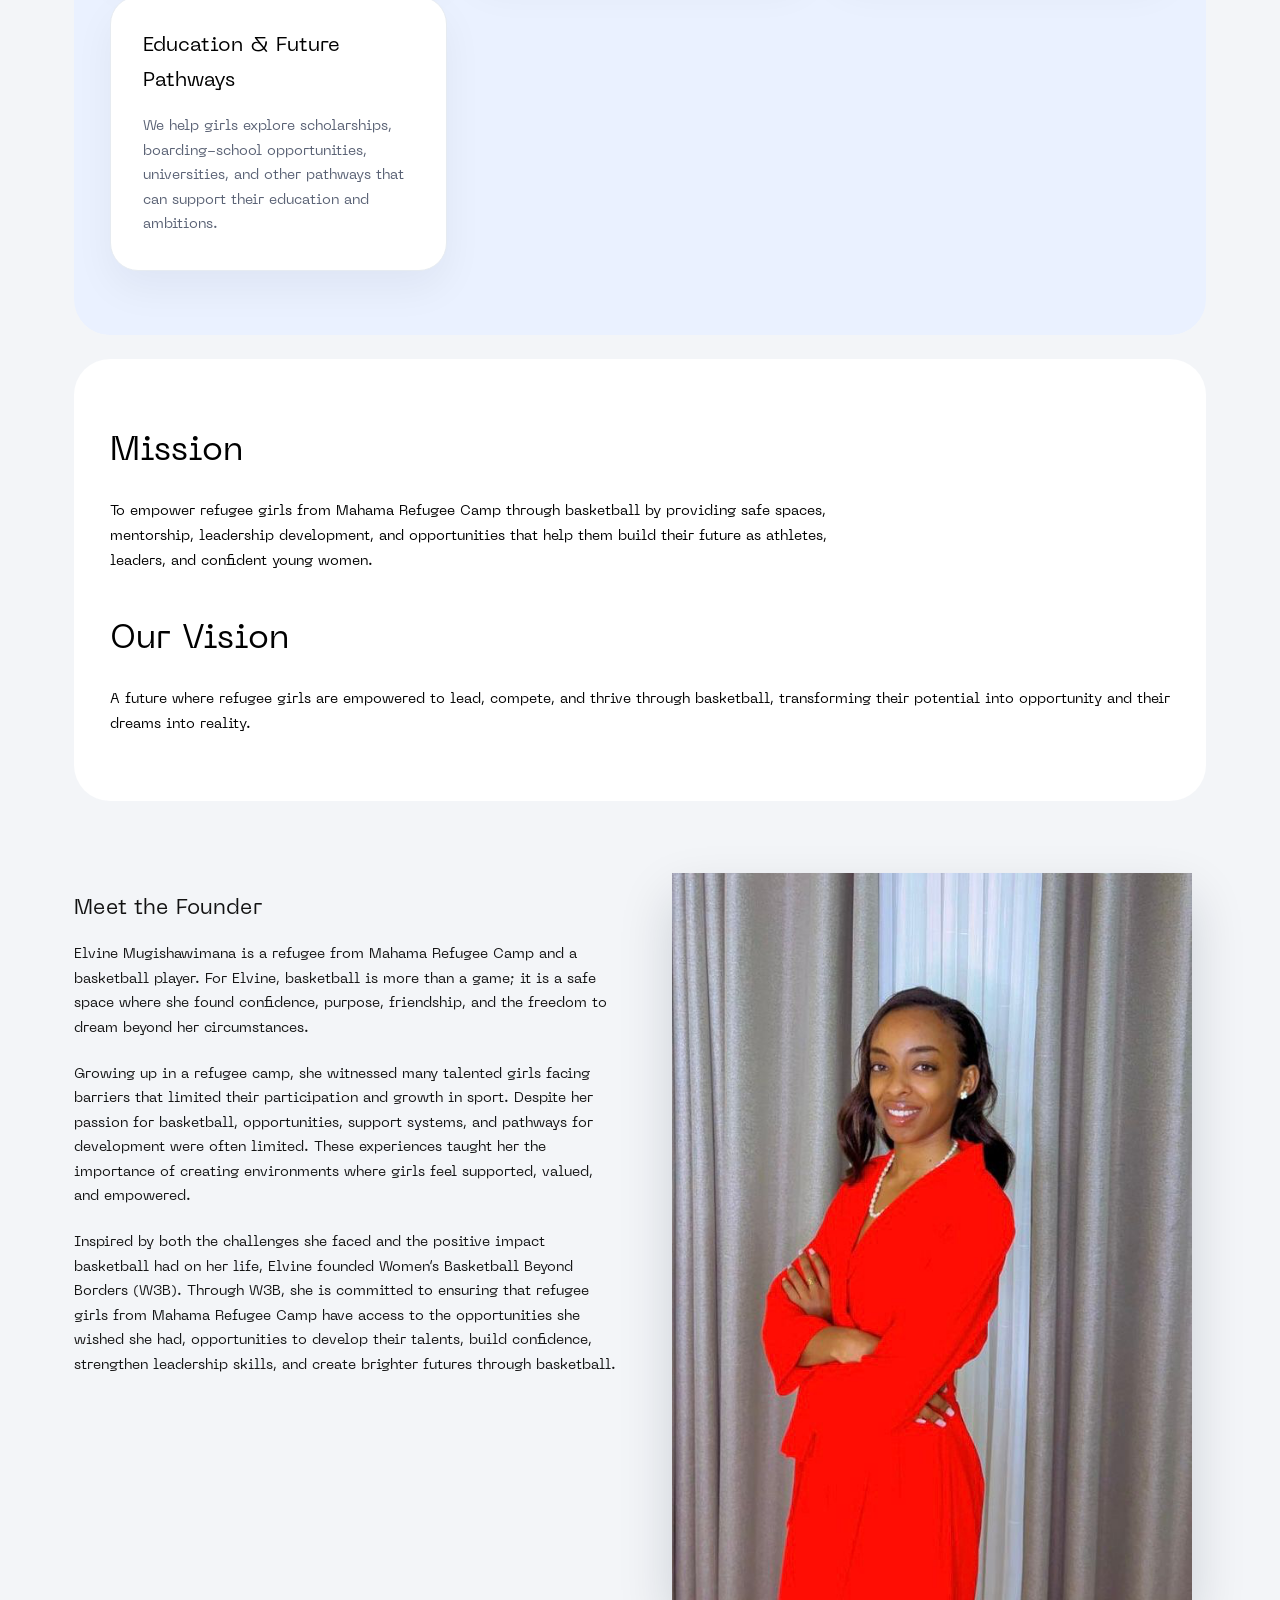
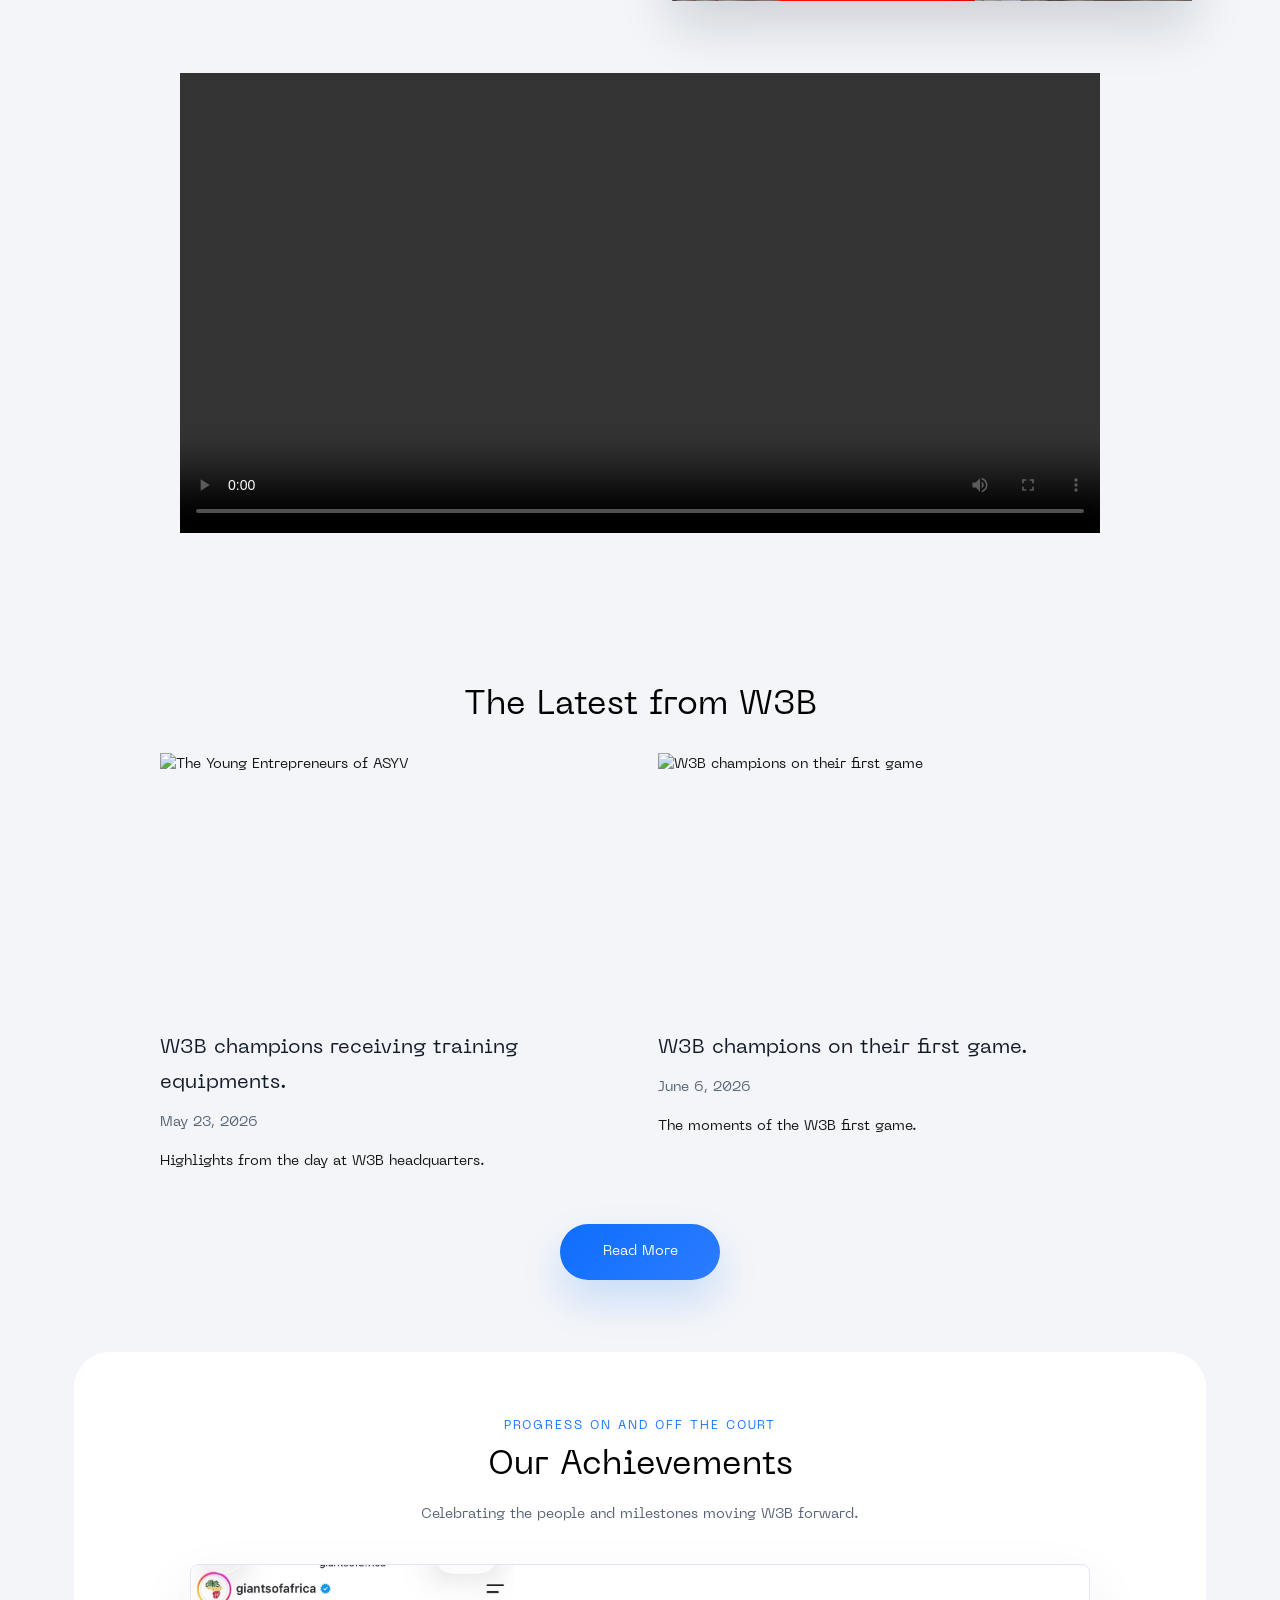
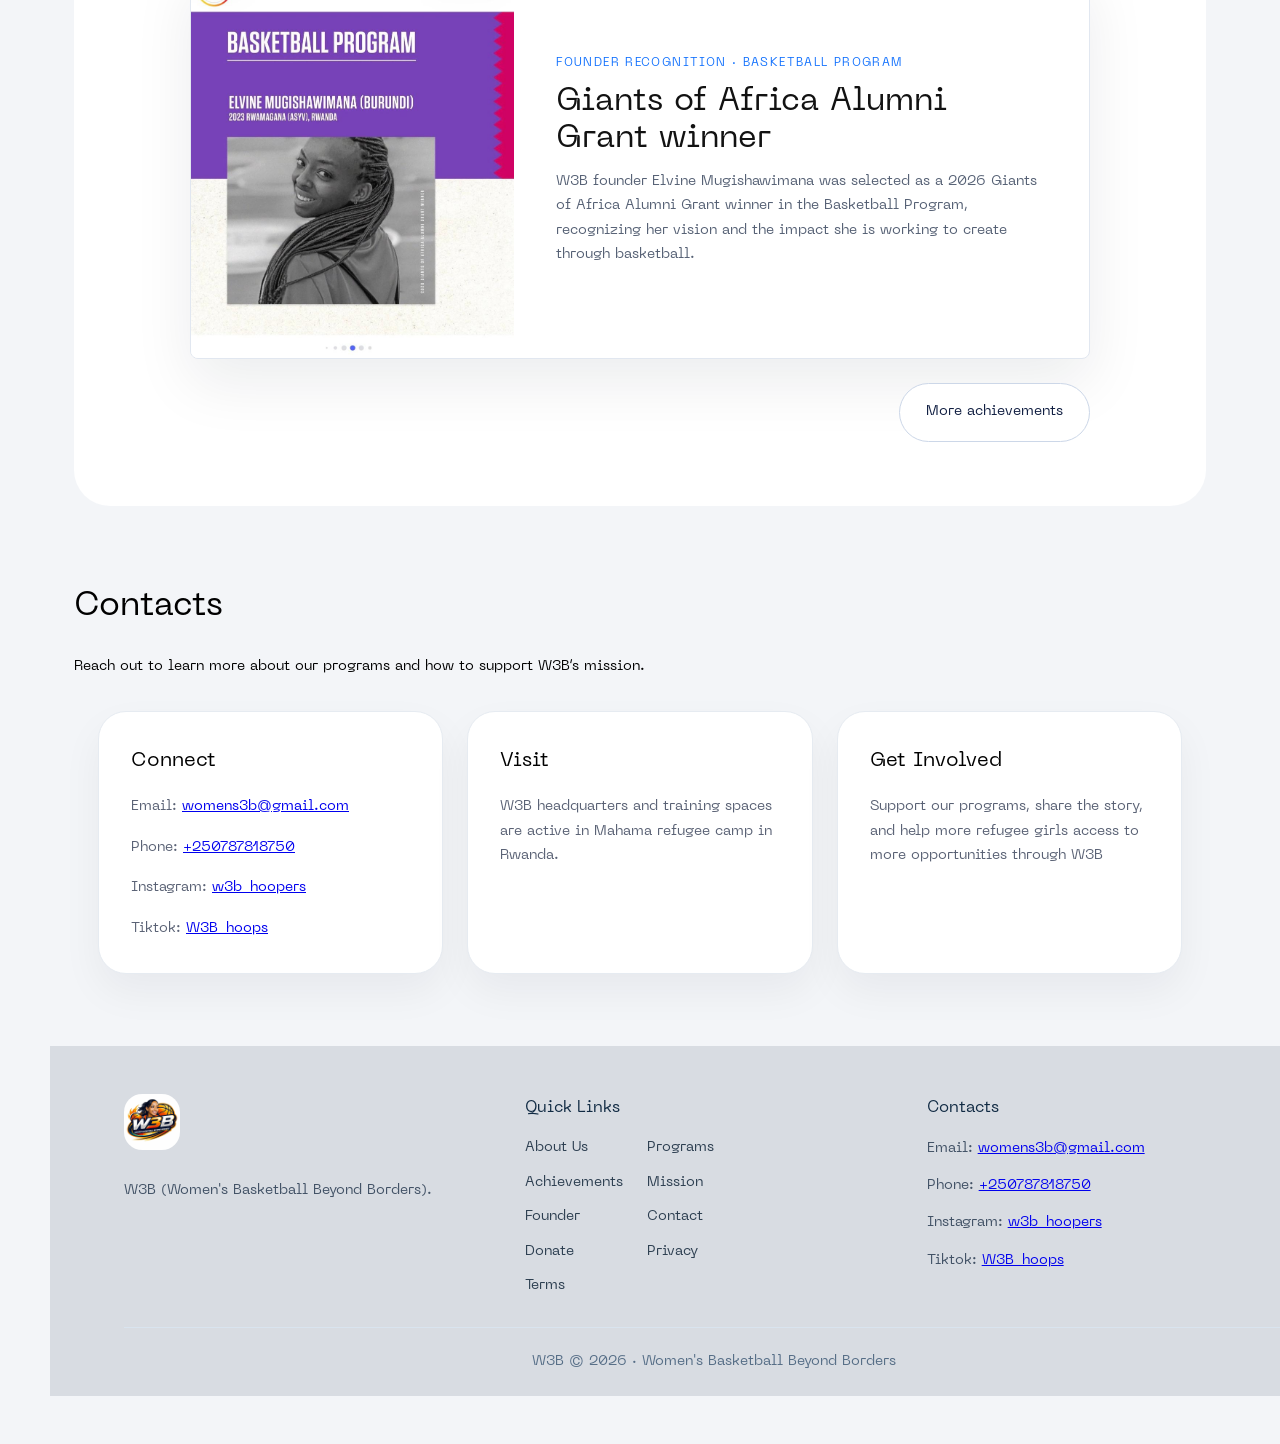
==== commit 1bcb25b9: "Changes" ====
--- a/index.html
+++ b/index.html
@@ -14,6 +14,8 @@
         </div>
         <nav class="site-nav">
           <a href="#history">About Us</a>
+          <a href="#programs">Programs</a>
+          <a href="#achievements">Achievements</a>
           <a href="#mission">Mission</a>
           <a href="#founder">Founder</a>
           <a href="news.html">News</a>
@@ -41,32 +43,39 @@
           <div class="section-intro">
             <h2>About Us</h2>
             <p>
-              Women’s Basketball Beyond Borders (W3B) is a refugee-led initiative based in Mahama Refugee Camp in eastern Rwanda. We use basketball to help refugee girls and young women build their skills, confidence, and leadership while connecting them with education and future opportunities.
-            </p>
-            <p>
-              Alongside regular coaching, W3B supports girls’ learning through English lessons, academic follow-up, and extra classes when needed. During school holidays, basketball camps combine training with mentorship, life skills, leadership activities, and friendly games in a safe, supportive environment.
-            </p>
-            <p>
-              We also help girls explore scholarships, higher education, and other pathways for their future. Starting in Mahama, W3B hopes to reach girls in other refugee camps across Rwanda and support refugee athletes to compete at higher levels. Basketball is our starting point; helping girls shape brighter futures is our goal.
-            </p>
-          </div>
-          <div class="card-grid">
-            <article class="card">
-              <h3>Refugee-led impact</h3>
-              <p>
-                W3B is shaped by the experience of former refugees, so every program reflects the needs and aspirations of girls in Mahama Refugee Camp.
-              </p>
-            </article>
-            <article class="card">
-              <h3>Structured access</h3>
-              <p>
-                We create safe, consistent basketball training, mentorship, and support systems for girls who otherwise face limited opportunities.
-              </p>
-            </article>
-            <article class="card">
-              <h3>Leadership through sport</h3>
-              <p>
-                Through basketball, girls build confidence, develop leadership skills, and grow a stronger sense of possibility for life beyond the camp.
+              Women’s Basketball Beyond Borders (W3B) is a refugee-led initiative based in Mahama Refugee Camp in eastern Rwanda. We empower refugee girls and young women through basketball, education, mentorship, and opportunities to build brighter futures.
+            </p>
+          </div>
+        </section>
+
+        <section id="programs" class="section programs-section">
+          <div class="section-intro">
+            <h2>Our Programs</h2>
+            <p>We support girls’ growth on the court, in school, and as they plan for their futures.</p>
+          </div>
+          <div class="card-grid program-grid">
+            <article class="card">
+              <h3>Basketball Training</h3>
+              <p>
+                Regular coach-led sessions help girls develop basketball skills, discipline, teamwork, confidence, communication, and leadership.
+              </p>
+            </article>
+            <article class="card">
+              <h3>Education Support</h3>
+              <p>
+                We follow up on girls’ education, provide English lessons, identify learning needs, and help arrange extra classes when needed.
+              </p>
+            </article>
+            <article class="card">
+              <h3>Holiday Camps</h3>
+              <p>
+                School-holiday camps bring girls together for basketball, mentorship, life skills, leadership activities, educational sessions, and friendly games in a safe, supportive environment.
+              </p>
+            </article>
+            <article class="card">
+              <h3>Education &amp; Future Pathways</h3>
+              <p>
+                We help girls explore scholarships, boarding-school opportunities, universities, and other pathways that can support their education and ambitions.
               </p>
             </article>
           </div>
@@ -143,27 +152,24 @@
           </div>
         </section>
 
-        <section class="section achievements-section" aria-labelledby="achievements-heading">
+        <section id="achievements" class="section achievements-section" aria-labelledby="achievements-heading">
           <div class="section-intro">
             <p class="eyebrow">Progress on and off the court</p>
             <h2 id="achievements-heading">Our Achievements</h2>
-            <p>Every milestone reflects the hard work of our players and the support helping them grow.</p>
-          </div>
-          <div class="achievement-grid">
-            <article class="achievement-card">
-              <h3>Giants of Africa Alumni Grant winner</h3>
-              <p>W3B founder Elvine Mugishawimana was selected as a 2026 Giants of Africa Alumni Grant winner in the Basketball Program, recognizing her vision and the impact she is working to create through basketball.</p>
-            </article>
-            <article class="achievement-card">
-              <span class="achievement-number">100–30</span>
-              <h3>A winning first game</h3>
-              <p>W3B champions earned a 100–30 victory in their first game, putting their teamwork and training into action.</p>
-            </article>
-            <article class="achievement-card">
-              <span class="achievement-number">01</span>
-              <h3>First competitive game</h3>
-              <p>Players represented W3B on the court for the first time, gaining valuable experience, confidence, and a new milestone to build on.</p>
-            </article>
+            <p>Celebrating the people and milestones moving W3B forward.</p>
+          </div>
+          <div class="achievement-feature-wrap">
+            <article class="achievement-feature-card">
+              <img src="ach.jpeg?v=20261028-2" alt="Elvine Mugishawimana, Giants of Africa Alumni Grant winner" class="achievement-feature-image" />
+              <div class="achievement-feature-copy">
+                <p class="achievement-feature-kicker">Founder recognition · Basketball Program</p>
+                <h3>Giants of Africa Alumni Grant winner</h3>
+                <p>W3B founder Elvine Mugishawimana was selected as a 2026 Giants of Africa Alumni Grant winner in the Basketball Program, recognizing her vision and the impact she is working to create through basketball.</p>
+              </div>
+            </article>
+            <div class="achievement-more-wrap">
+              <a class="btn btn-secondary" href="achievements.html">More achievements</a>
+            </div>
           </div>
         </section>
 
@@ -206,6 +212,8 @@
             <h3>Quick Links</h3>
             <nav class="footer-links">
               <a href="#history">About Us</a>
+              <a href="#programs">Programs</a>
+              <a href="#achievements">Achievements</a>
               <a href="#mission">Mission</a>
               <a href="#founder">Founder</a>
               <a href="#contact">Contact</a>
--- a/styles.css
+++ b/styles.css
@@ -365,6 +365,17 @@
   padding: 64px 36px;
 }
 
+.programs-section {
+  padding: 64px 36px;
+  border-radius: 36px;
+  margin-bottom: 24px;
+  background: #eaf1ff;
+}
+
+.program-grid {
+  grid-template-columns: repeat(2, minmax(0, 1fr));
+}
+
 .section-intro {
   max-width: 720px;
 }
@@ -449,19 +460,6 @@
   color: #556074;
 }
 
-.achievement-grid {
-  display: grid;
-  grid-template-columns: repeat(2, minmax(0, 1fr));
-  gap: 20px;
-}
-
-.achievement-card {
-  padding: 28px;
-  border: 1px solid #e6ebf1;
-  border-radius: 24px;
-  background: #f8faff;
-}
-
 .achievement-number {
   display: block;
   margin-bottom: 20px;
@@ -471,23 +469,199 @@
   line-height: 1;
 }
 
-.achievement-card h3 {
-  margin: 0 0 10px;
-  font-size: 1.15rem;
-}
-
-.achievement-card p {
+.achievement-feature-wrap {
+  max-width: 900px;
+  margin: 0 auto;
+}
+
+.achievement-feature-card {
+  display: grid;
+  grid-template-columns: minmax(260px, 0.72fr) minmax(0, 1.28fr);
+  align-items: stretch;
+  overflow: hidden;
+  border: 1px solid #e1e7f0;
+  border-radius: 8px;
+  background: #ffffff;
+  box-shadow: 0 24px 60px rgba(15, 23, 42, 0.08);
+}
+
+.achievement-feature-image {
+  display: block;
+  width: 100%;
+  height: auto;
+  grid-column: 1;
+  grid-row: 1;
+  align-self: center;
+  object-fit: contain;
+}
+
+.achievement-feature-copy {
+  display: flex;
+  flex-direction: column;
+  justify-content: center;
+  gap: 12px;
+  grid-column: 2;
+  grid-row: 1;
+  padding: 36px 42px;
+}
+
+.achievement-feature-copy h3 {
+  margin: 0;
+  font-size: clamp(1.45rem, 2.5vw, 2rem);
+  line-height: 1.15;
+}
+
+.achievement-feature-copy p {
   margin: 0;
   color: #556074;
 }
 
+.achievement-feature-kicker {
+  color: #0d6efd !important;
+  font-size: 0.72rem;
+  font-weight: 700;
+  letter-spacing: 0.12em;
+  line-height: 1.5;
+  text-transform: uppercase;
+}
+
+.achievement-more-wrap {
+  display: flex;
+  justify-content: flex-end;
+  margin-top: 24px;
+}
+
+.achievement-page {
+  width: 100vw;
+  max-width: 100vw;
+  margin-left: 50%;
+  padding: 72px 24px 92px;
+  transform: translateX(-50%);
+  background: #f2f4f8;
+}
+
+.achievement-page-container {
+  max-width: 1120px;
+  margin: 0 auto;
+}
+
+.achievement-page-header {
+  max-width: 760px;
+  margin: 0 auto 48px;
+  text-align: center;
+}
+
+.achievement-page-header .eyebrow {
+  margin: 0 0 14px;
+  color: #0d6efd;
+  font-size: 0.75rem;
+  letter-spacing: 0.16em;
+}
+
+.achievement-page-header h1 {
+  margin: 0 0 16px;
+  font-size: clamp(2.6rem, 5vw, 4.5rem);
+  line-height: 1;
+}
+
+.achievement-page-header > p:last-child {
+  margin: 0;
+  color: #556074;
+  font-size: 1rem;
+}
+
+.achievement-list {
+  display: grid;
+  grid-template-columns: 1fr;
+  gap: 22px;
+  max-width: 960px;
+  margin: 0 auto;
+}
+
+.achievement-detail-card {
+  display: grid;
+  grid-template-columns: minmax(220px, 0.72fr) 1.28fr;
+  align-items: center;
+  padding: 0;
+  border: 1px solid #e4e8ef;
+  border-radius: 8px;
+  background: #ffffff;
+  overflow: hidden;
+}
+
+.achievement-detail-image {
+  display: block;
+  width: 100%;
+  height: 100%;
+  min-height: 230px;
+  max-height: 320px;
+  background: #f2f4f8;
+  object-fit: contain;
+  object-position: center;
+}
+
+.achievement-detail-copy {
+  padding: 24px;
+}
+
+.achievement-detail-card h2 {
+  margin: 0 0 12px;
+  font-size: 1.35rem;
+  line-height: 1.3;
+}
+
+.achievement-detail-card p:last-child {
+  margin: 0;
+  color: #556074;
+}
+
 @media (max-width: 760px) {
-  .achievement-grid {
+  .programs-section {
+    padding: 48px 24px;
+  }
+
+  .program-grid {
     grid-template-columns: 1fr;
   }
 
   .achievements-section {
     padding: 48px 24px;
+  }
+
+  .achievement-feature-card {
+    grid-template-columns: 1fr;
+  }
+
+  .achievement-feature-image {
+    grid-column: 1;
+    grid-row: 1;
+    max-height: 420px;
+    margin: 0 auto;
+    object-fit: contain;
+  }
+
+  .achievement-feature-copy {
+    grid-column: 1;
+    grid-row: 2;
+    padding: 28px;
+  }
+
+  .achievement-more-wrap {
+    justify-content: center;
+  }
+
+  .achievement-list {
+    grid-template-columns: 1fr;
+  }
+
+  .achievement-detail-card {
+    grid-template-columns: 1fr;
+  }
+
+  .achievement-detail-image {
+    height: 280px;
+    min-height: 0;
+    max-height: none;
   }
 }
 
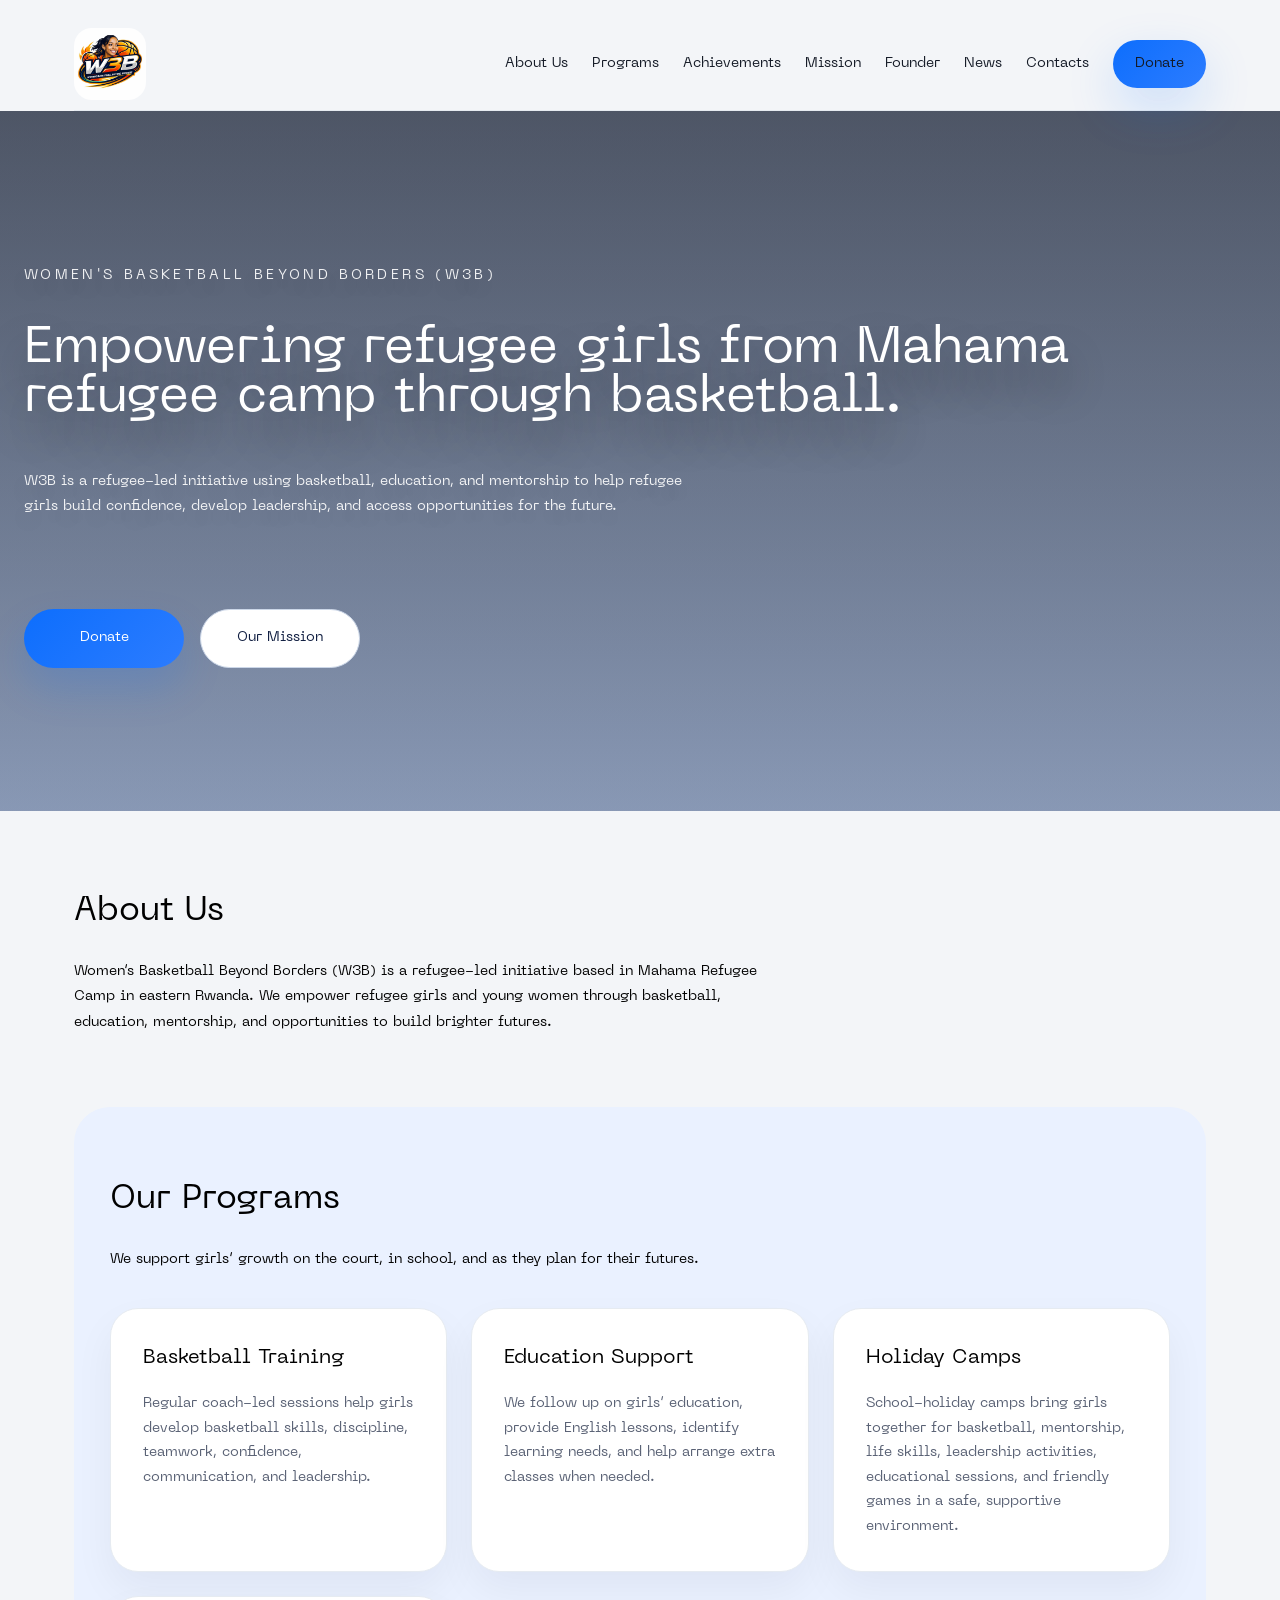
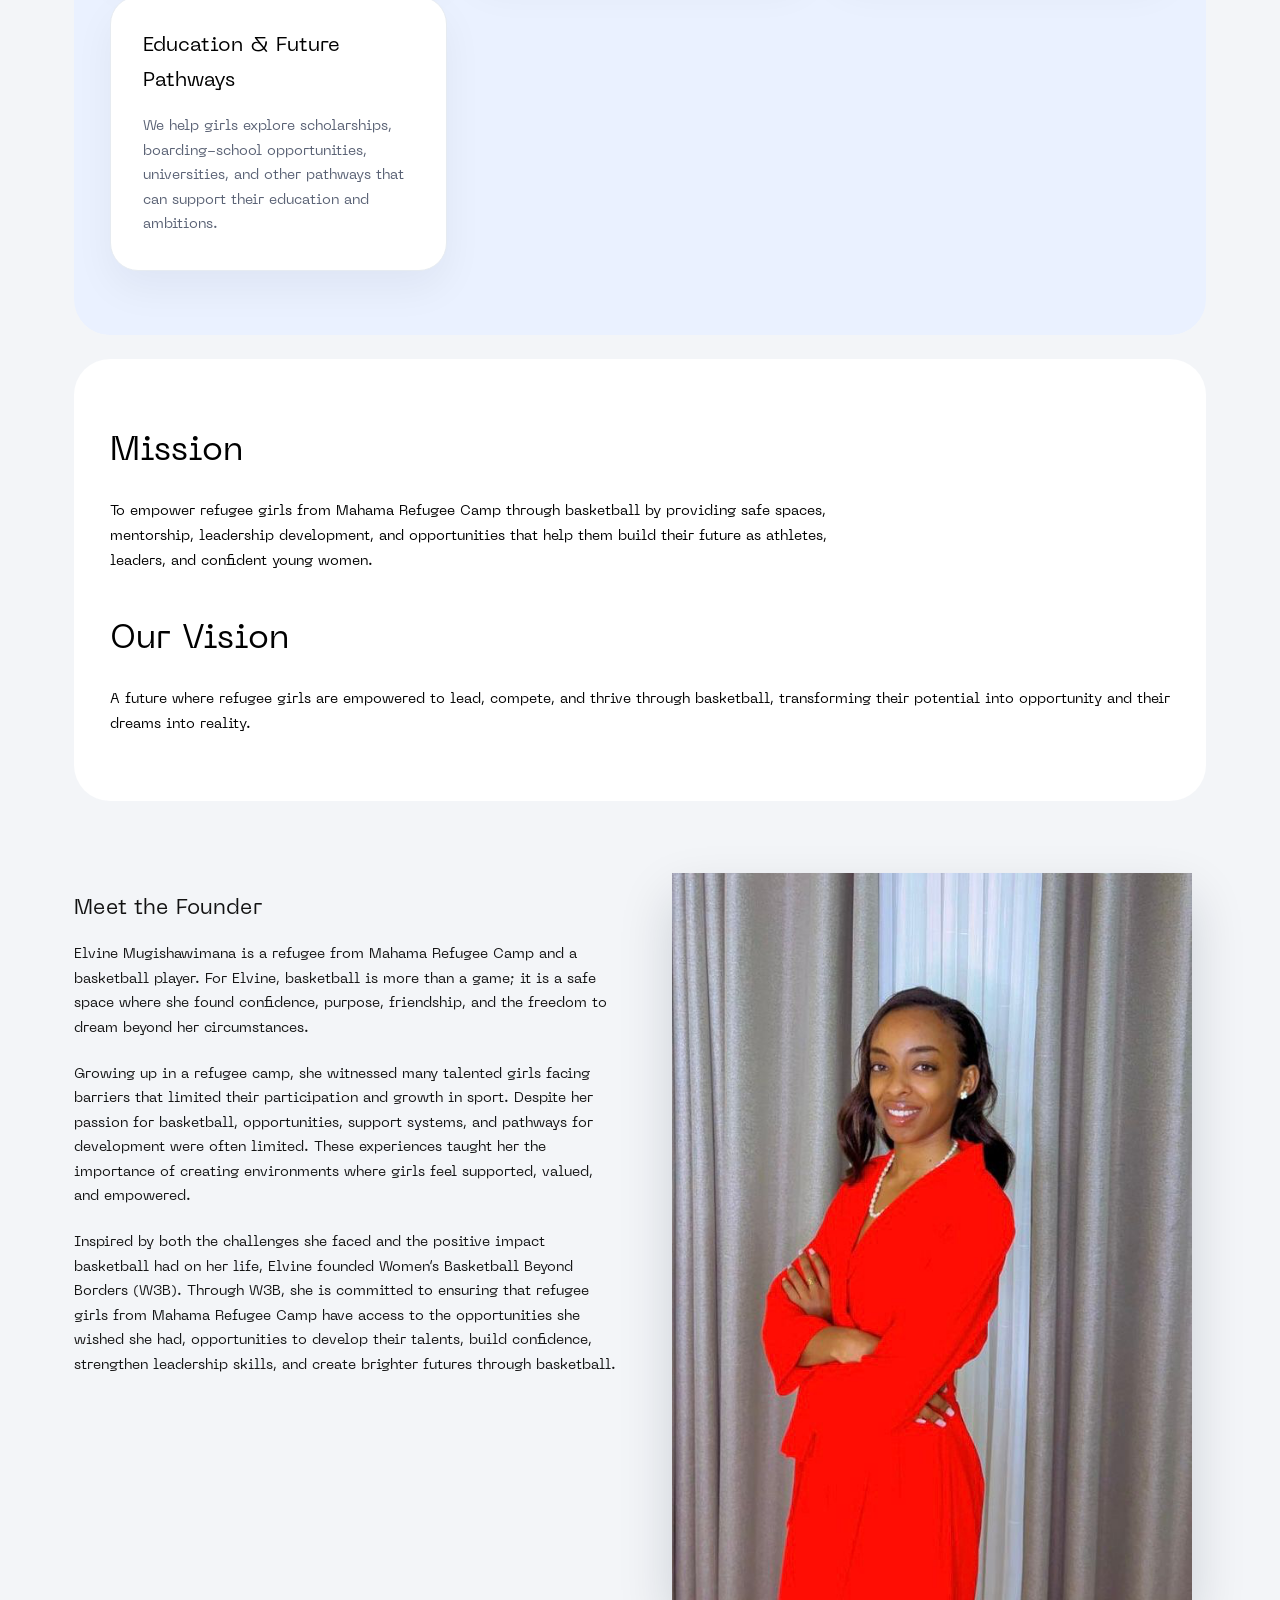
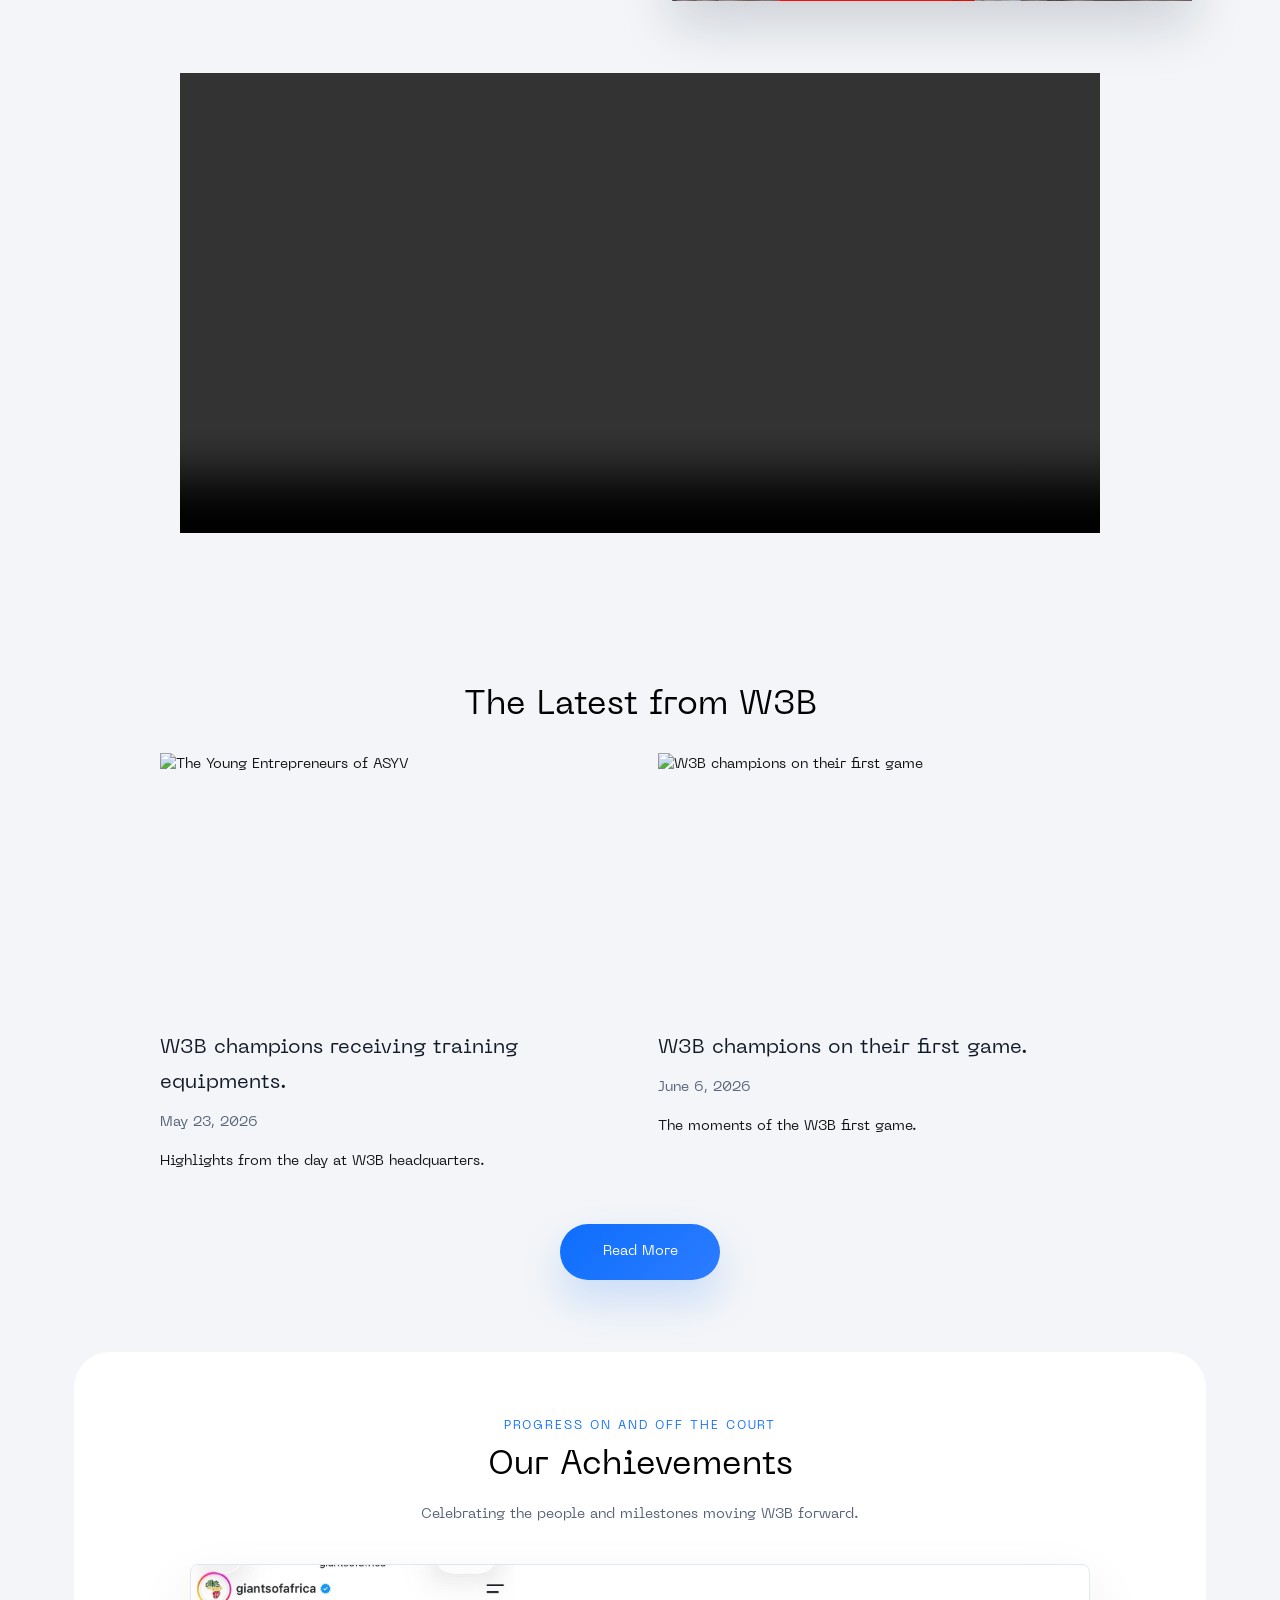
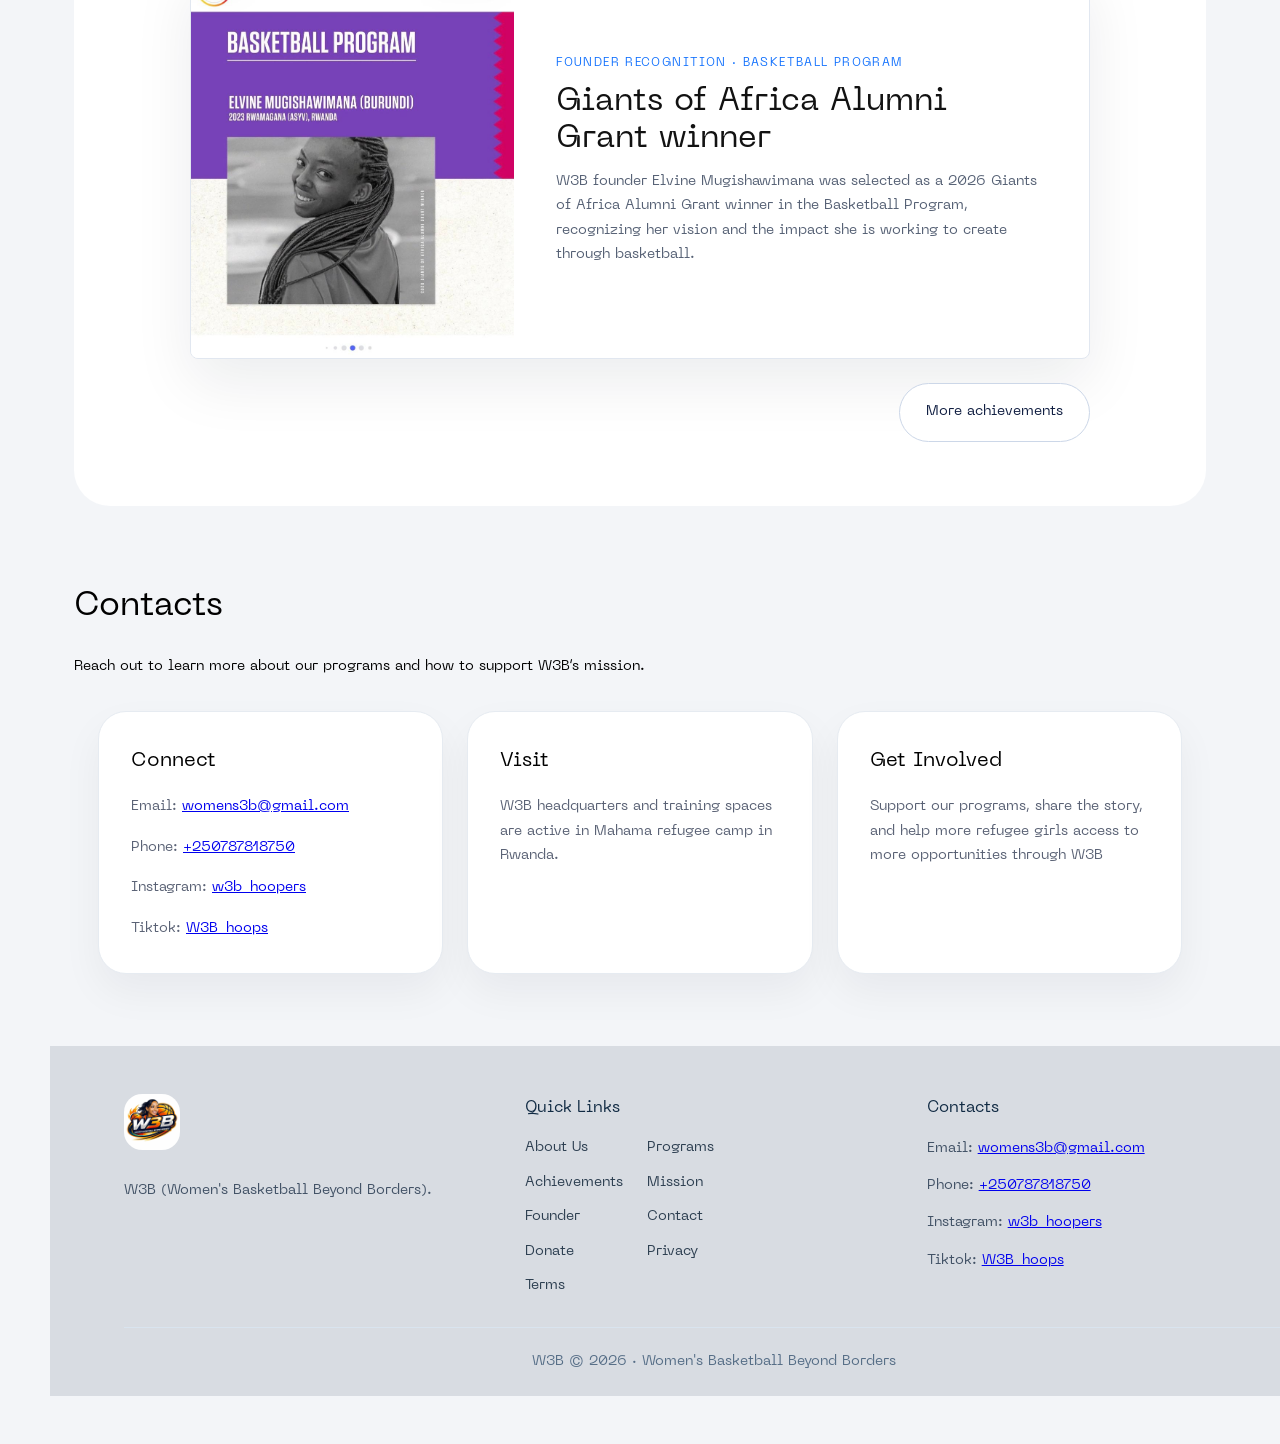
==== commit 724629dc: "Changes" ====
--- a/index.html
+++ b/index.html
@@ -4,7 +4,7 @@
     <meta charset="UTF-8" />
     <meta name="viewport" content="width=device-width, initial-scale=1.0" />
     <title>W3B | Women's Basketball Beyond Borders(W3B)</title>
-    <link rel="stylesheet" href="styles.css" />
+    <link rel="stylesheet" href="styles.css?v=20261028-3" />
   </head>
   <body>
     <div class="page-shell">
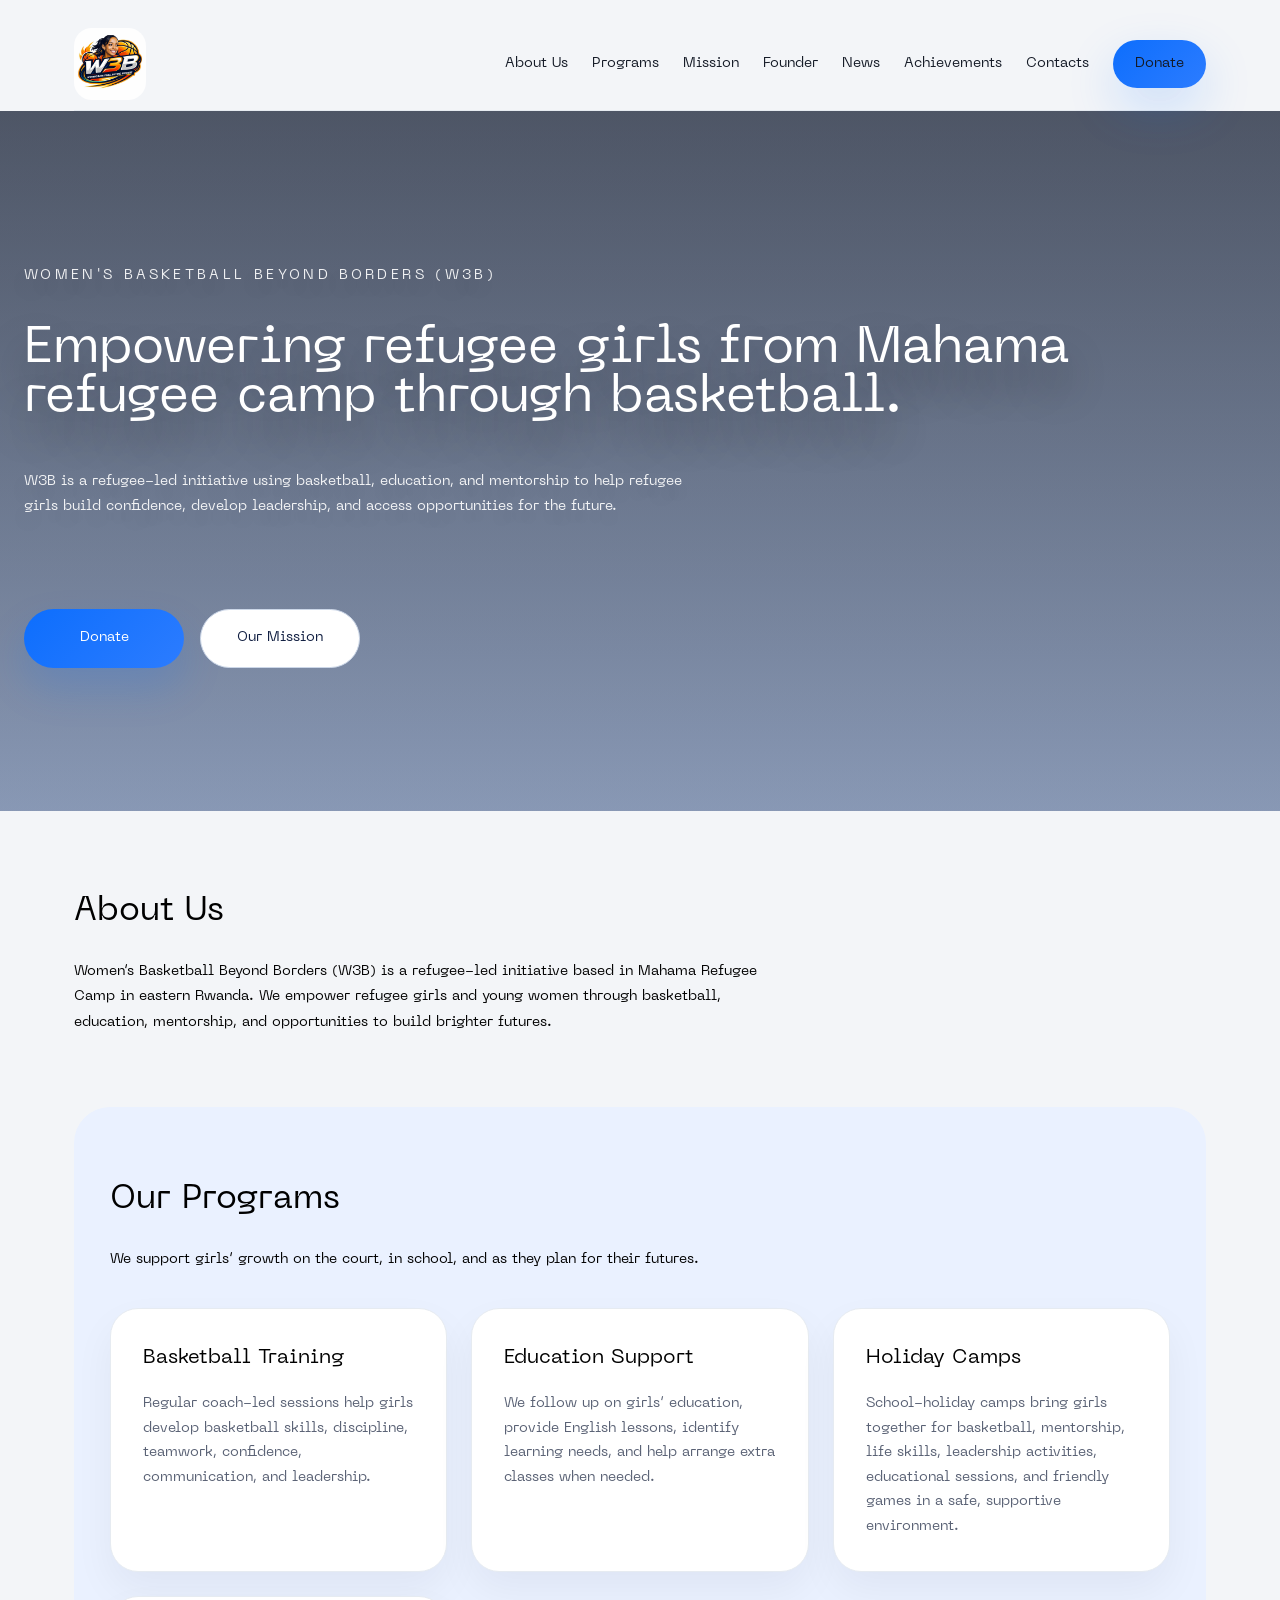
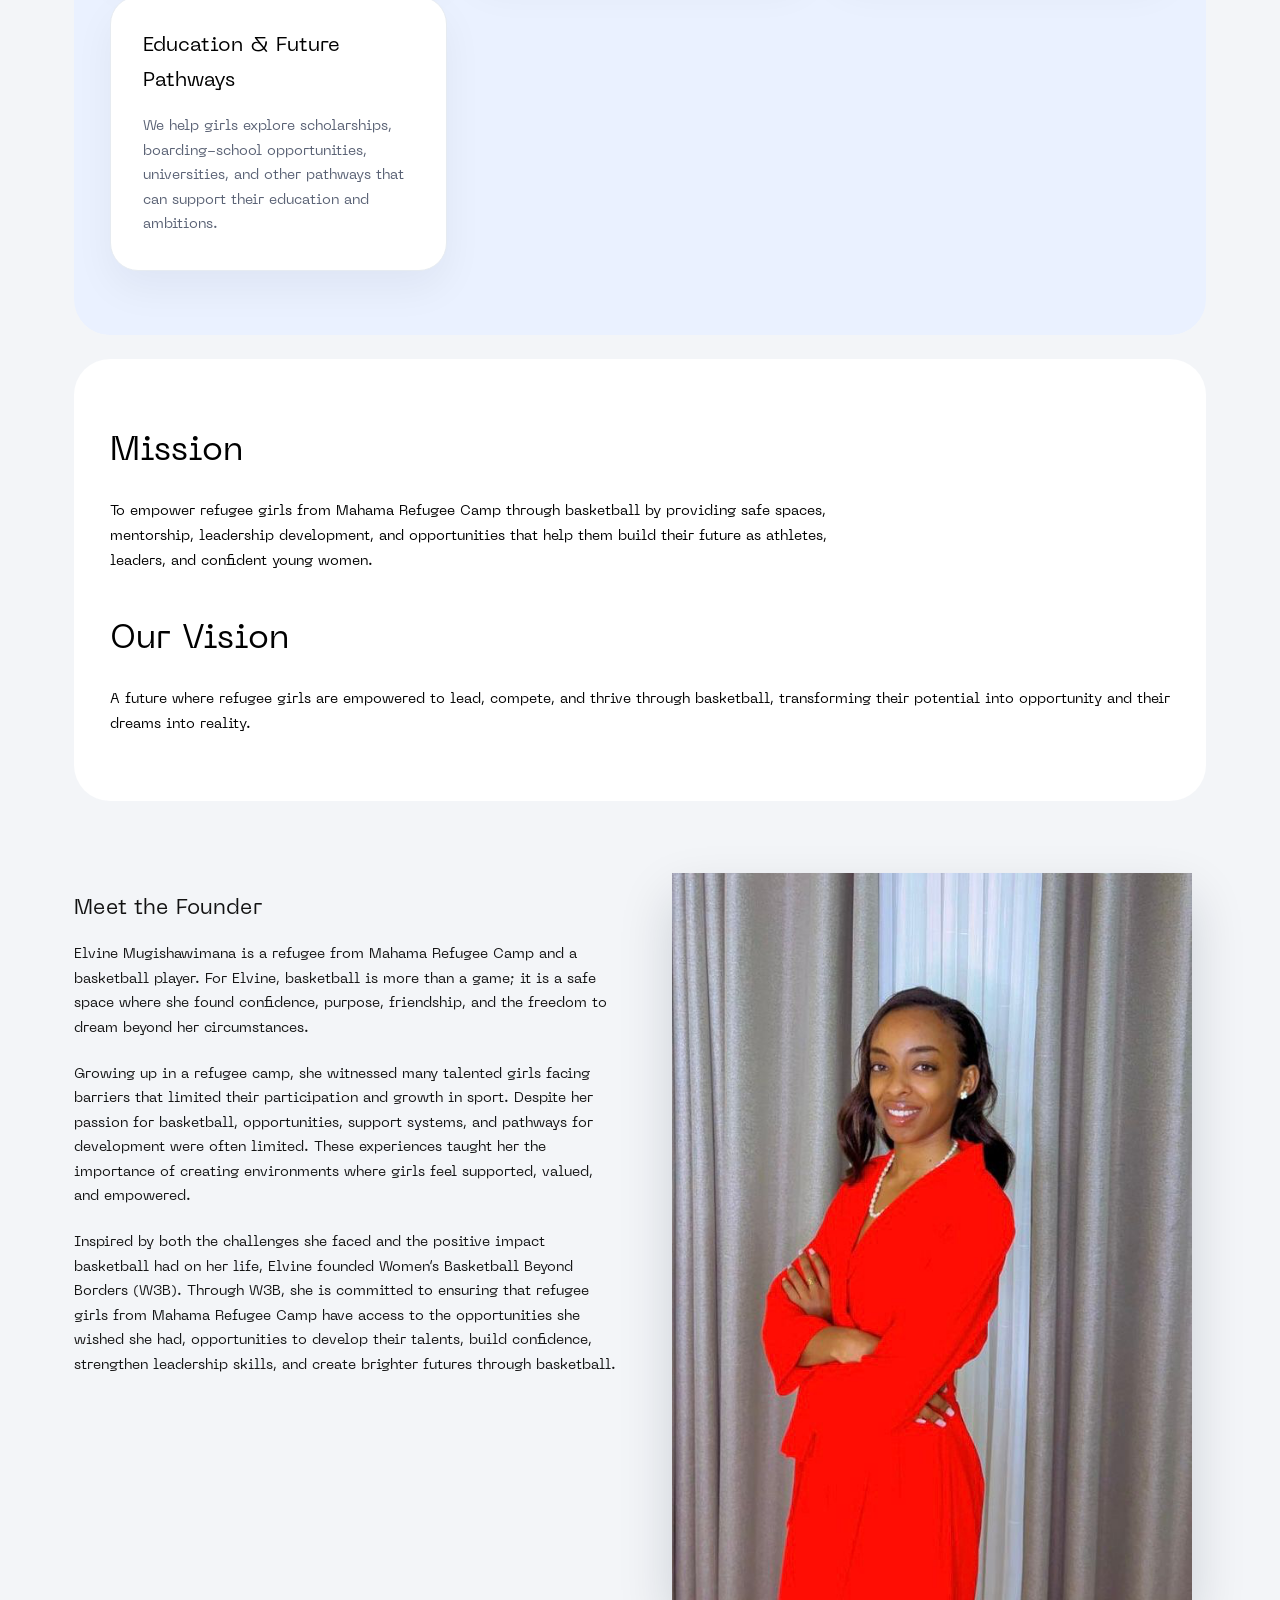
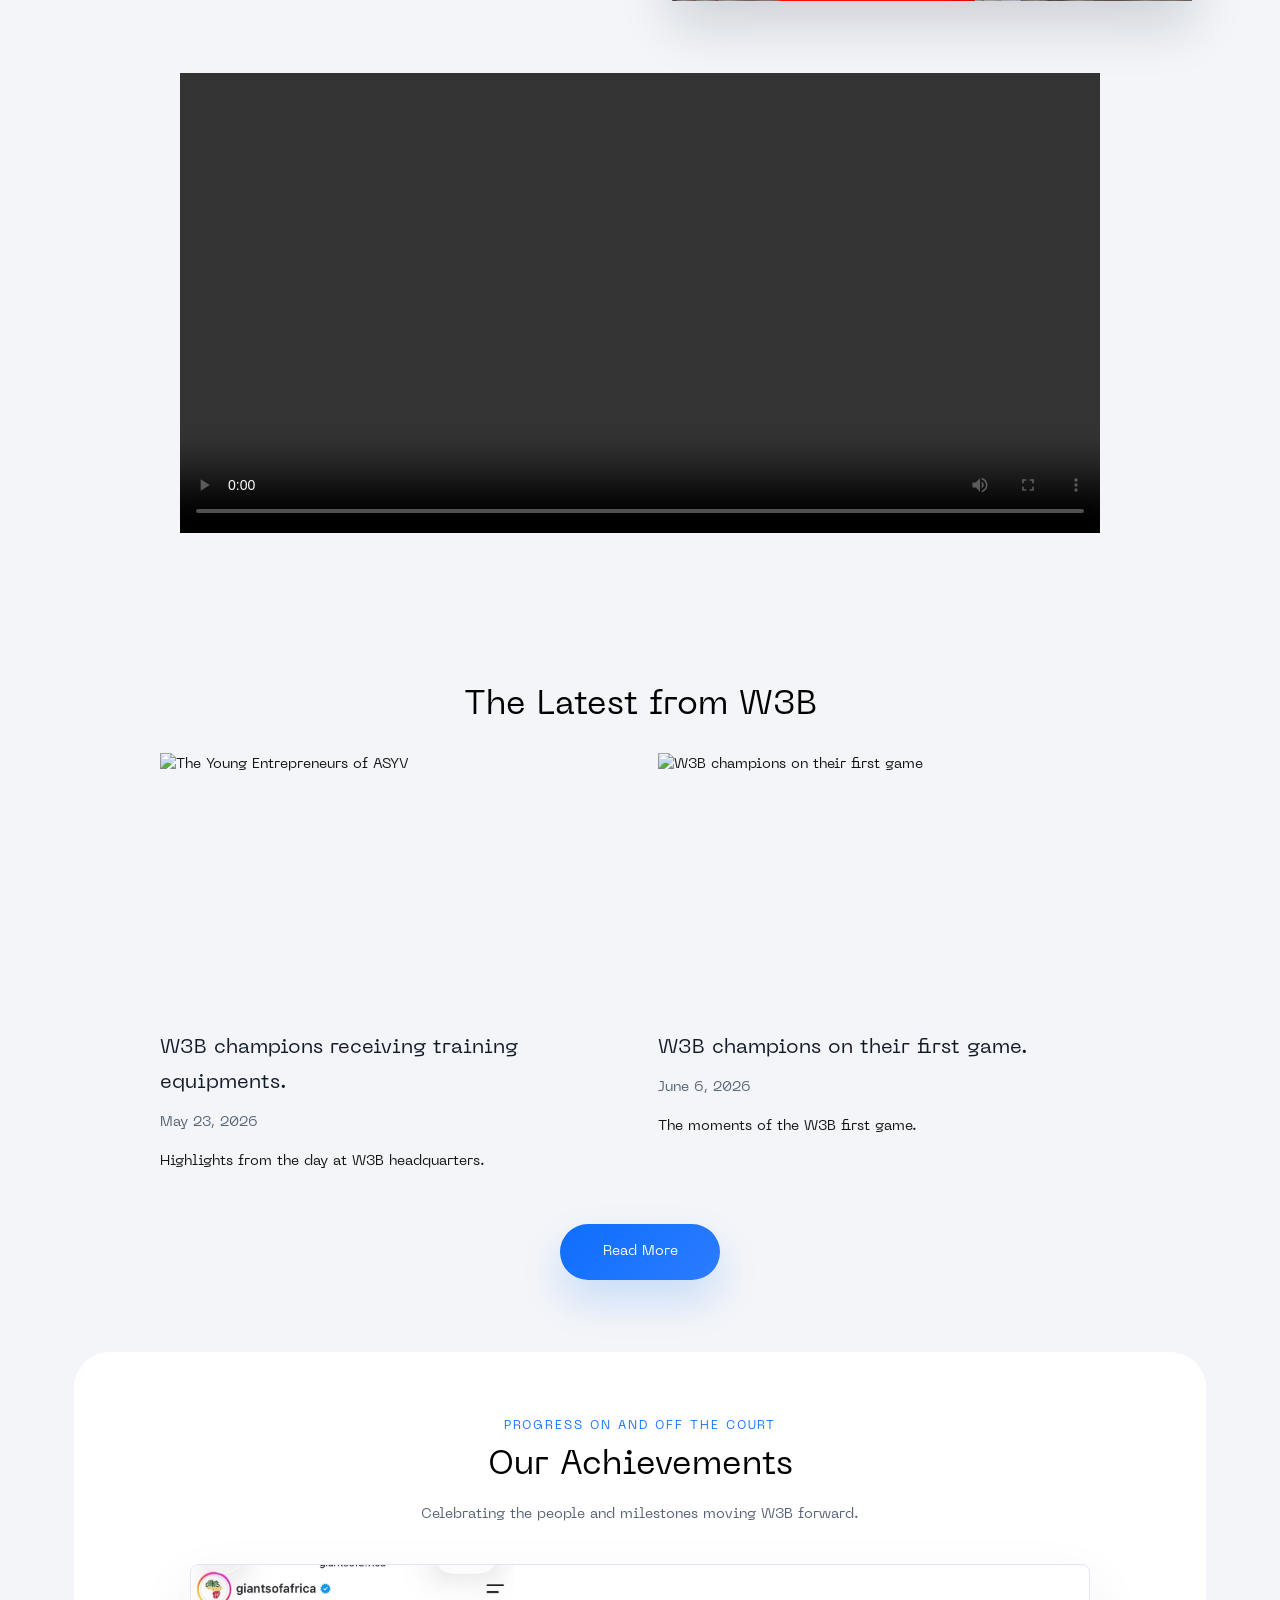
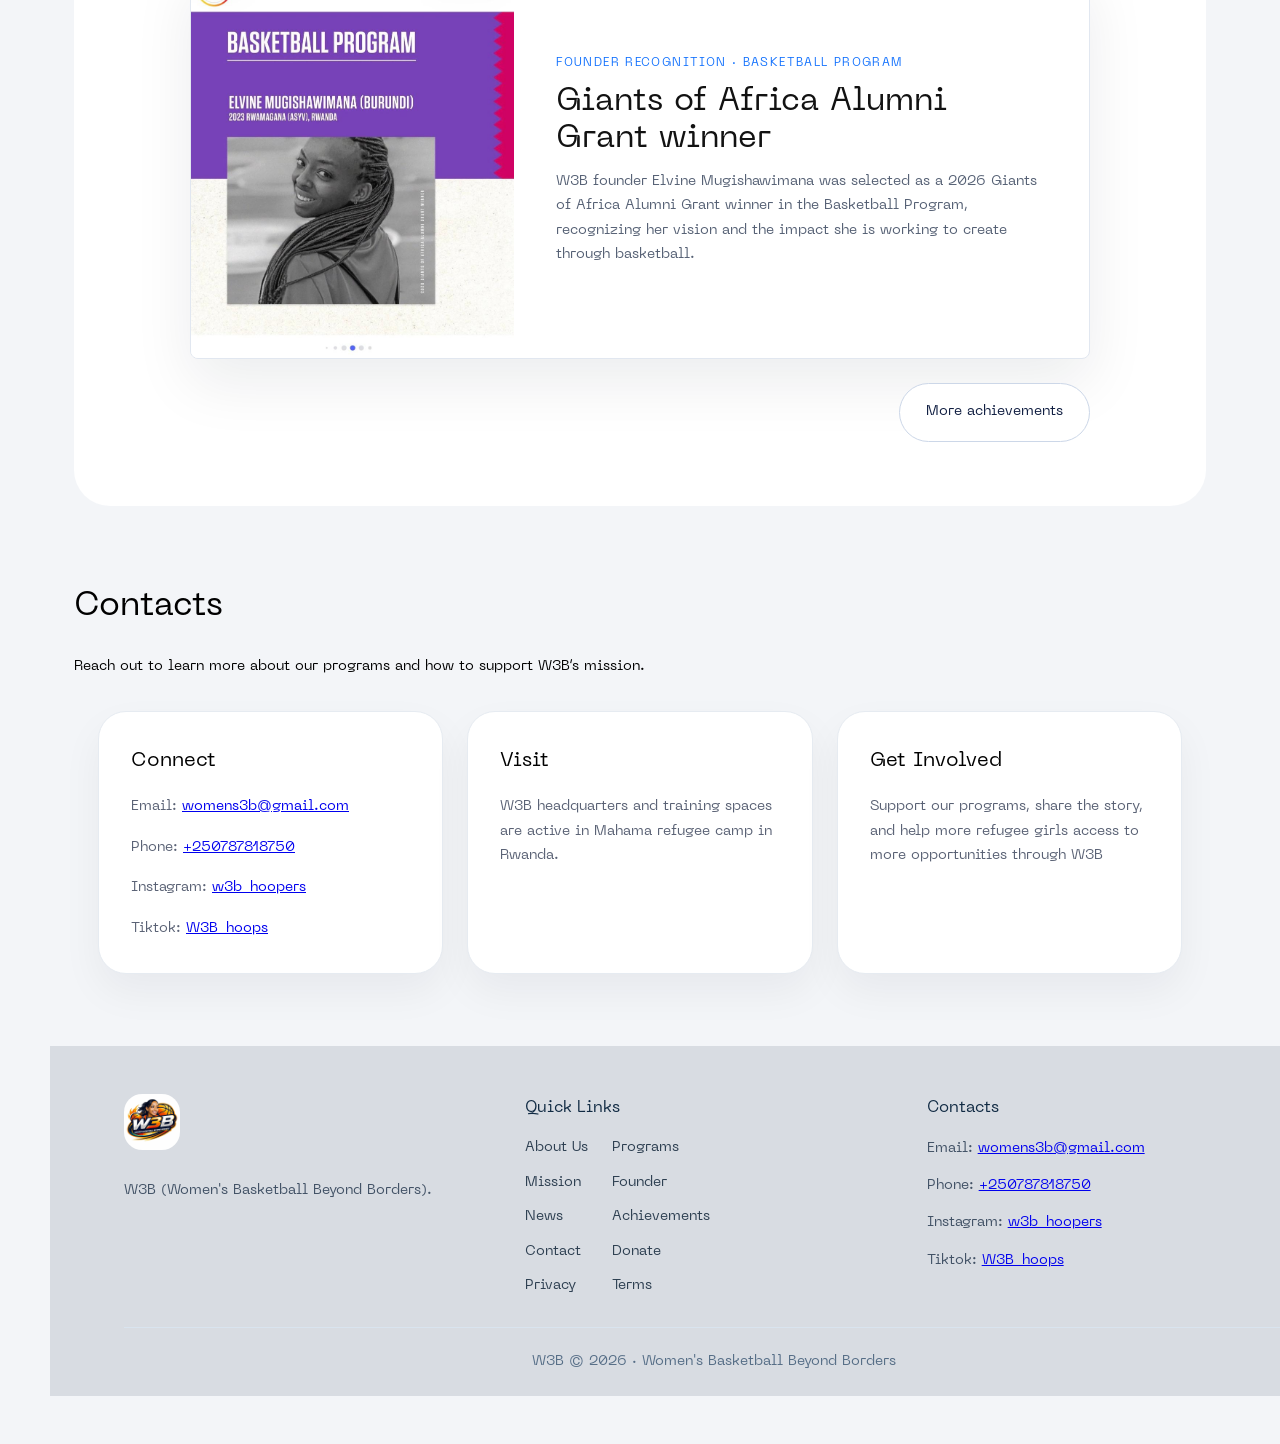
==== commit 909eb317: "Changes" ====
--- a/index.html
+++ b/index.html
@@ -15,10 +15,10 @@
         <nav class="site-nav">
           <a href="#history">About Us</a>
           <a href="#programs">Programs</a>
-          <a href="#achievements">Achievements</a>
           <a href="#mission">Mission</a>
           <a href="#founder">Founder</a>
           <a href="news.html">News</a>
+          <a href="#achievements">Achievements</a>
           <a href="#contact">Contacts</a>
           <a class="donate-link" href="donate.html">Donate</a>
         </nav>
@@ -213,9 +213,10 @@
             <nav class="footer-links">
               <a href="#history">About Us</a>
               <a href="#programs">Programs</a>
-              <a href="#achievements">Achievements</a>
               <a href="#mission">Mission</a>
               <a href="#founder">Founder</a>
+              <a href="news.html">News</a>
+              <a href="#achievements">Achievements</a>
               <a href="#contact">Contact</a>
               <a href="donate.html">Donate</a>
               <a href="privacy.html">Privacy</a>
